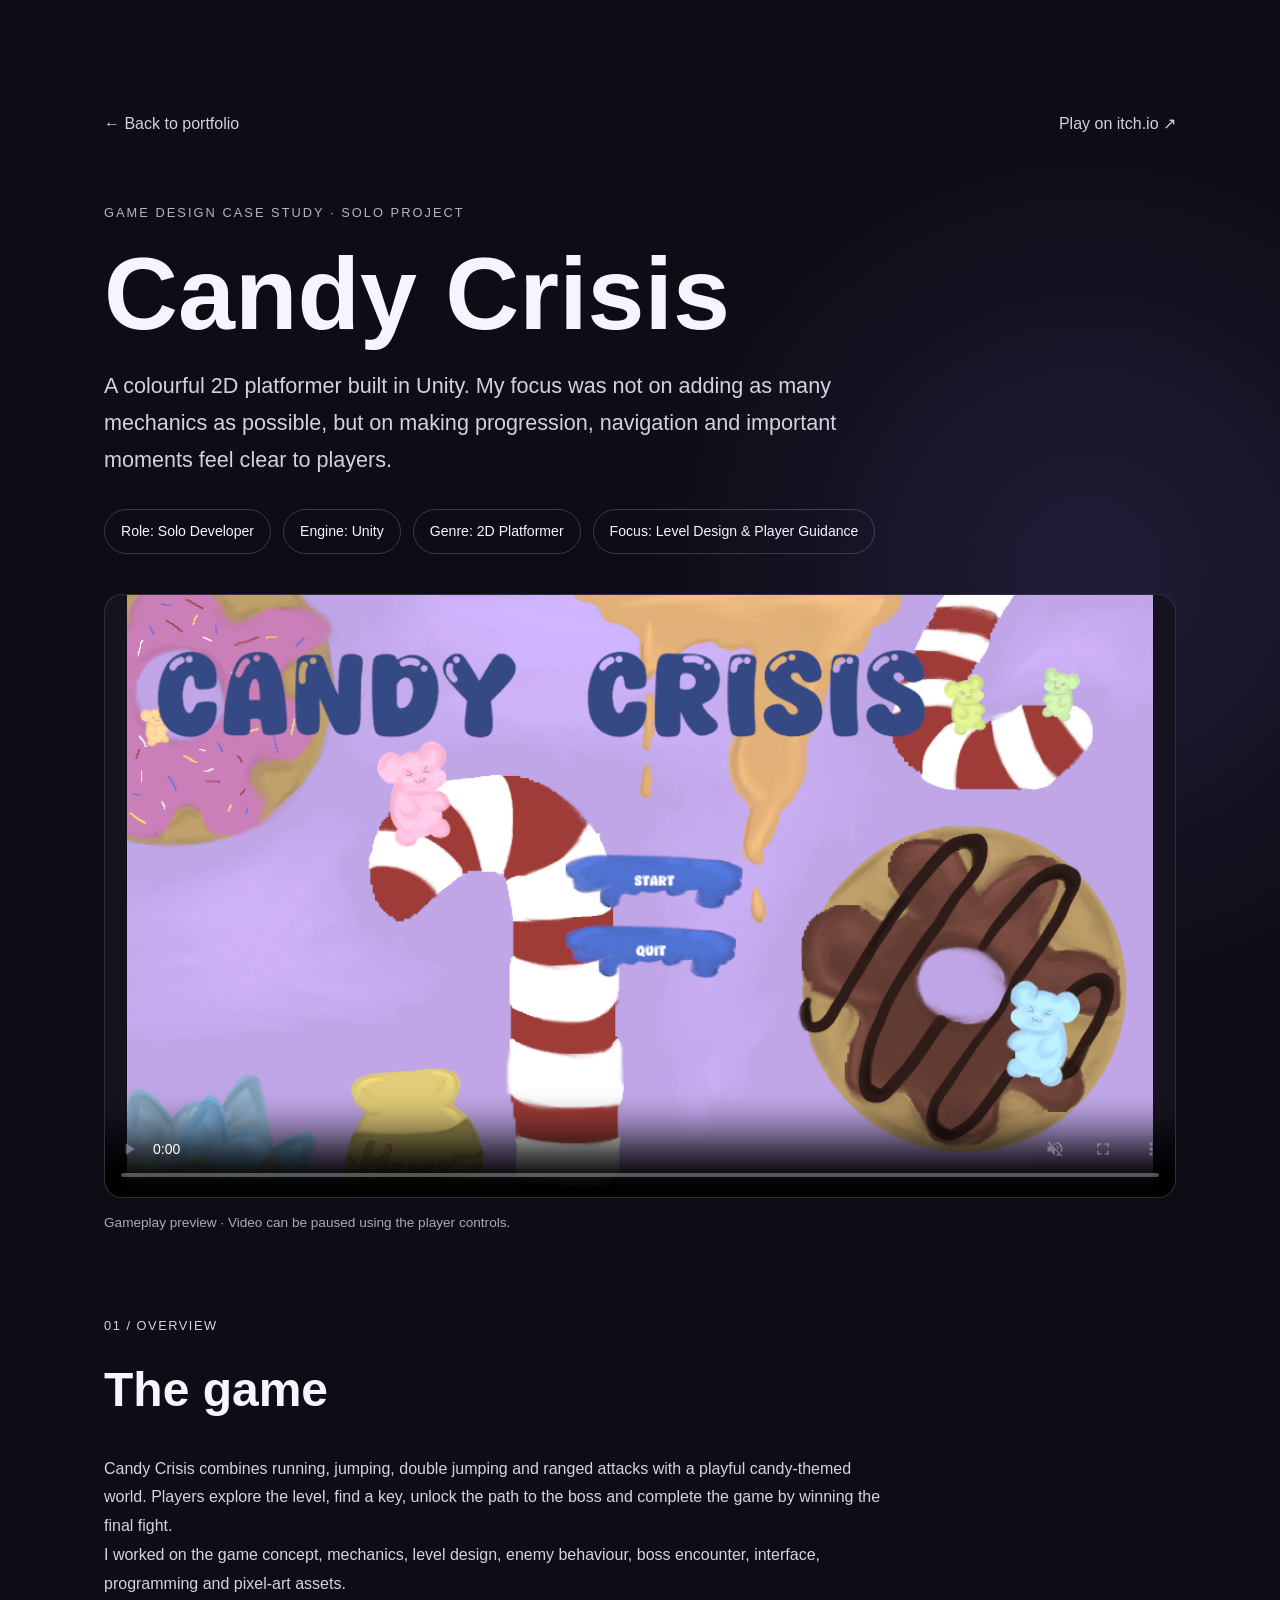
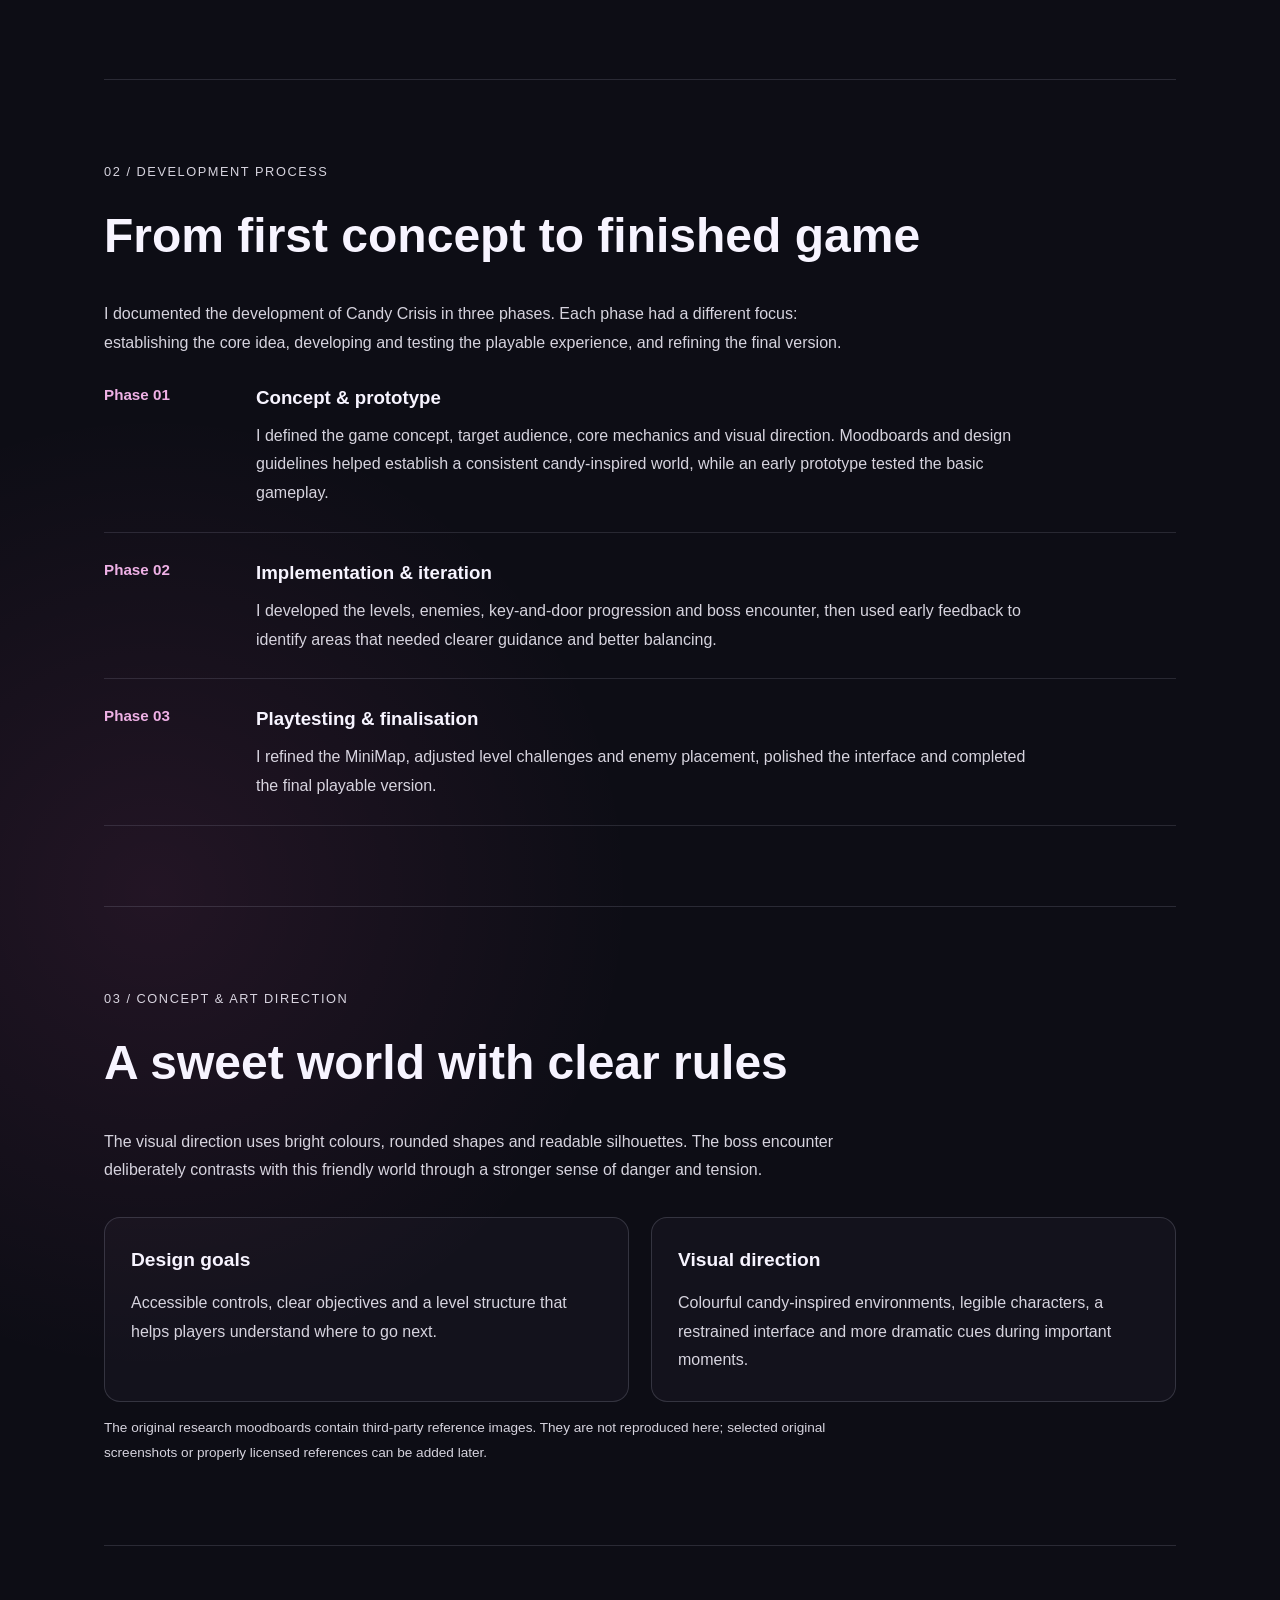
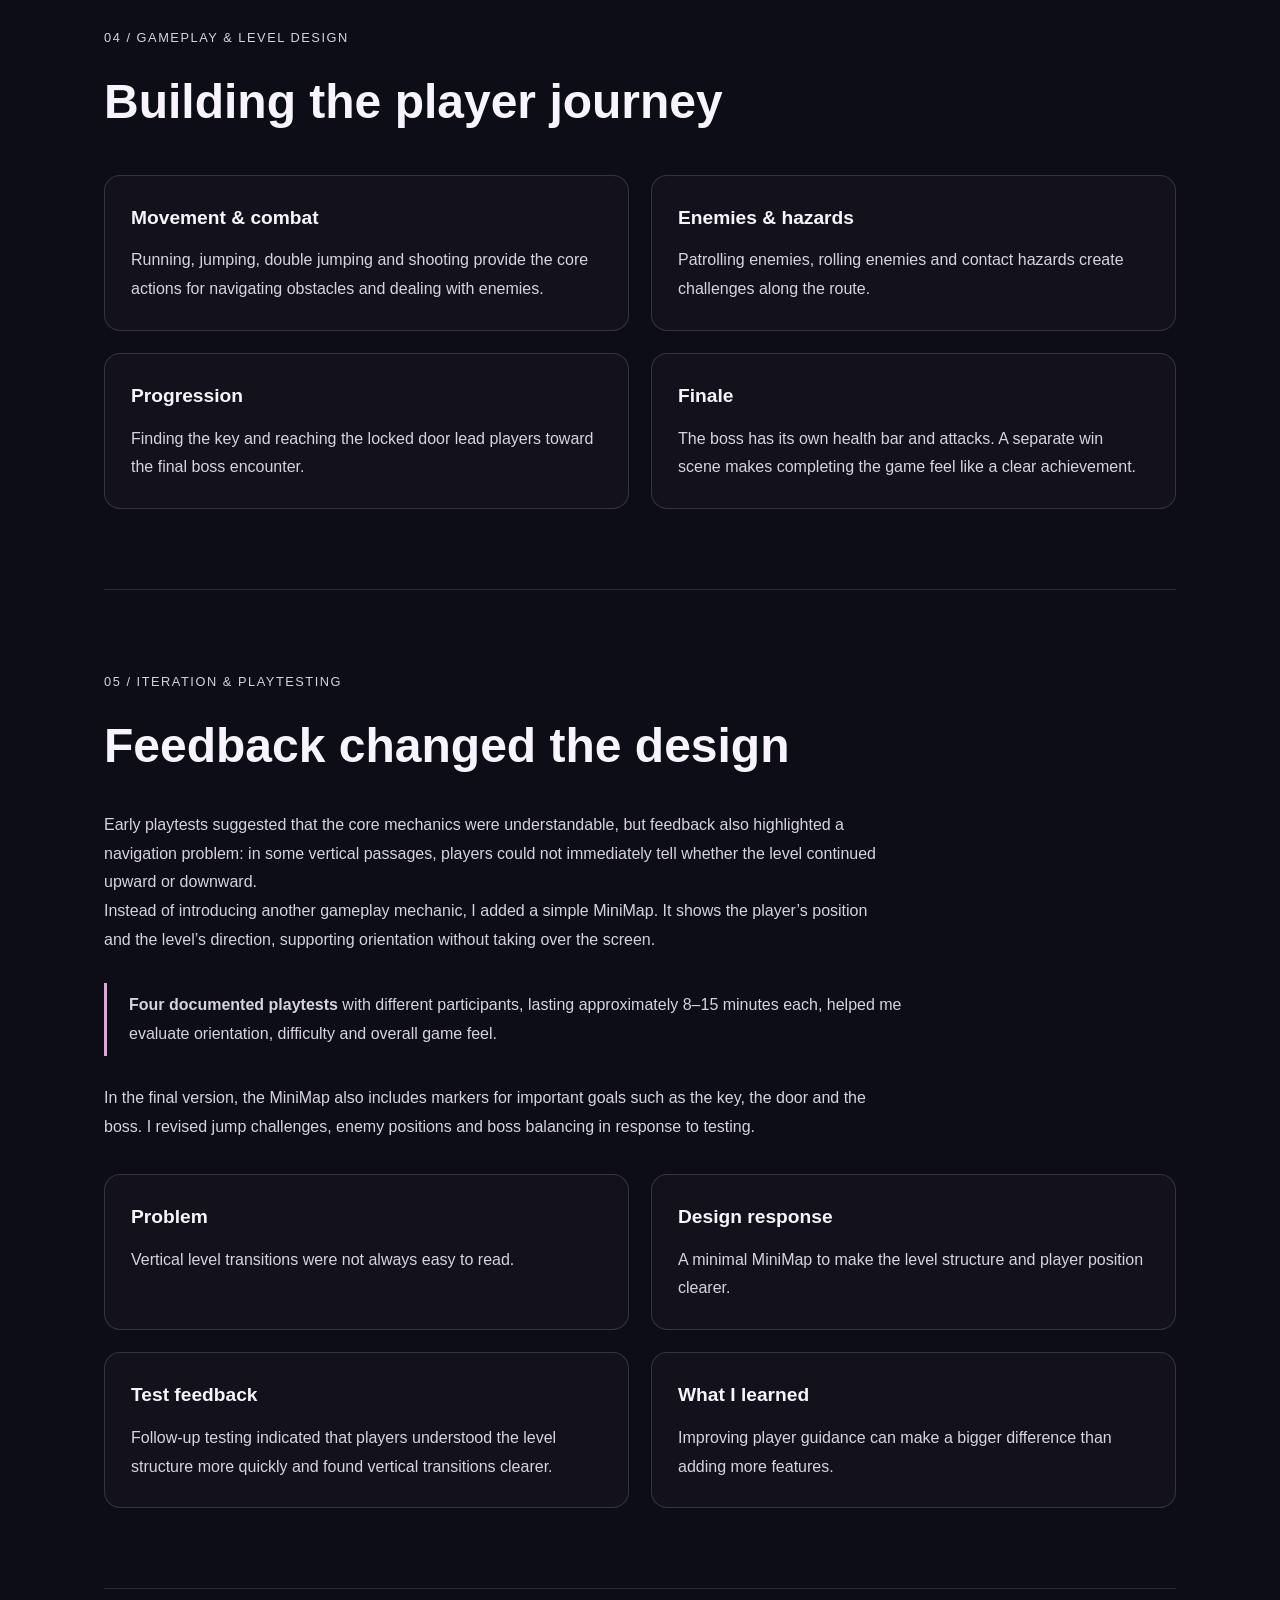
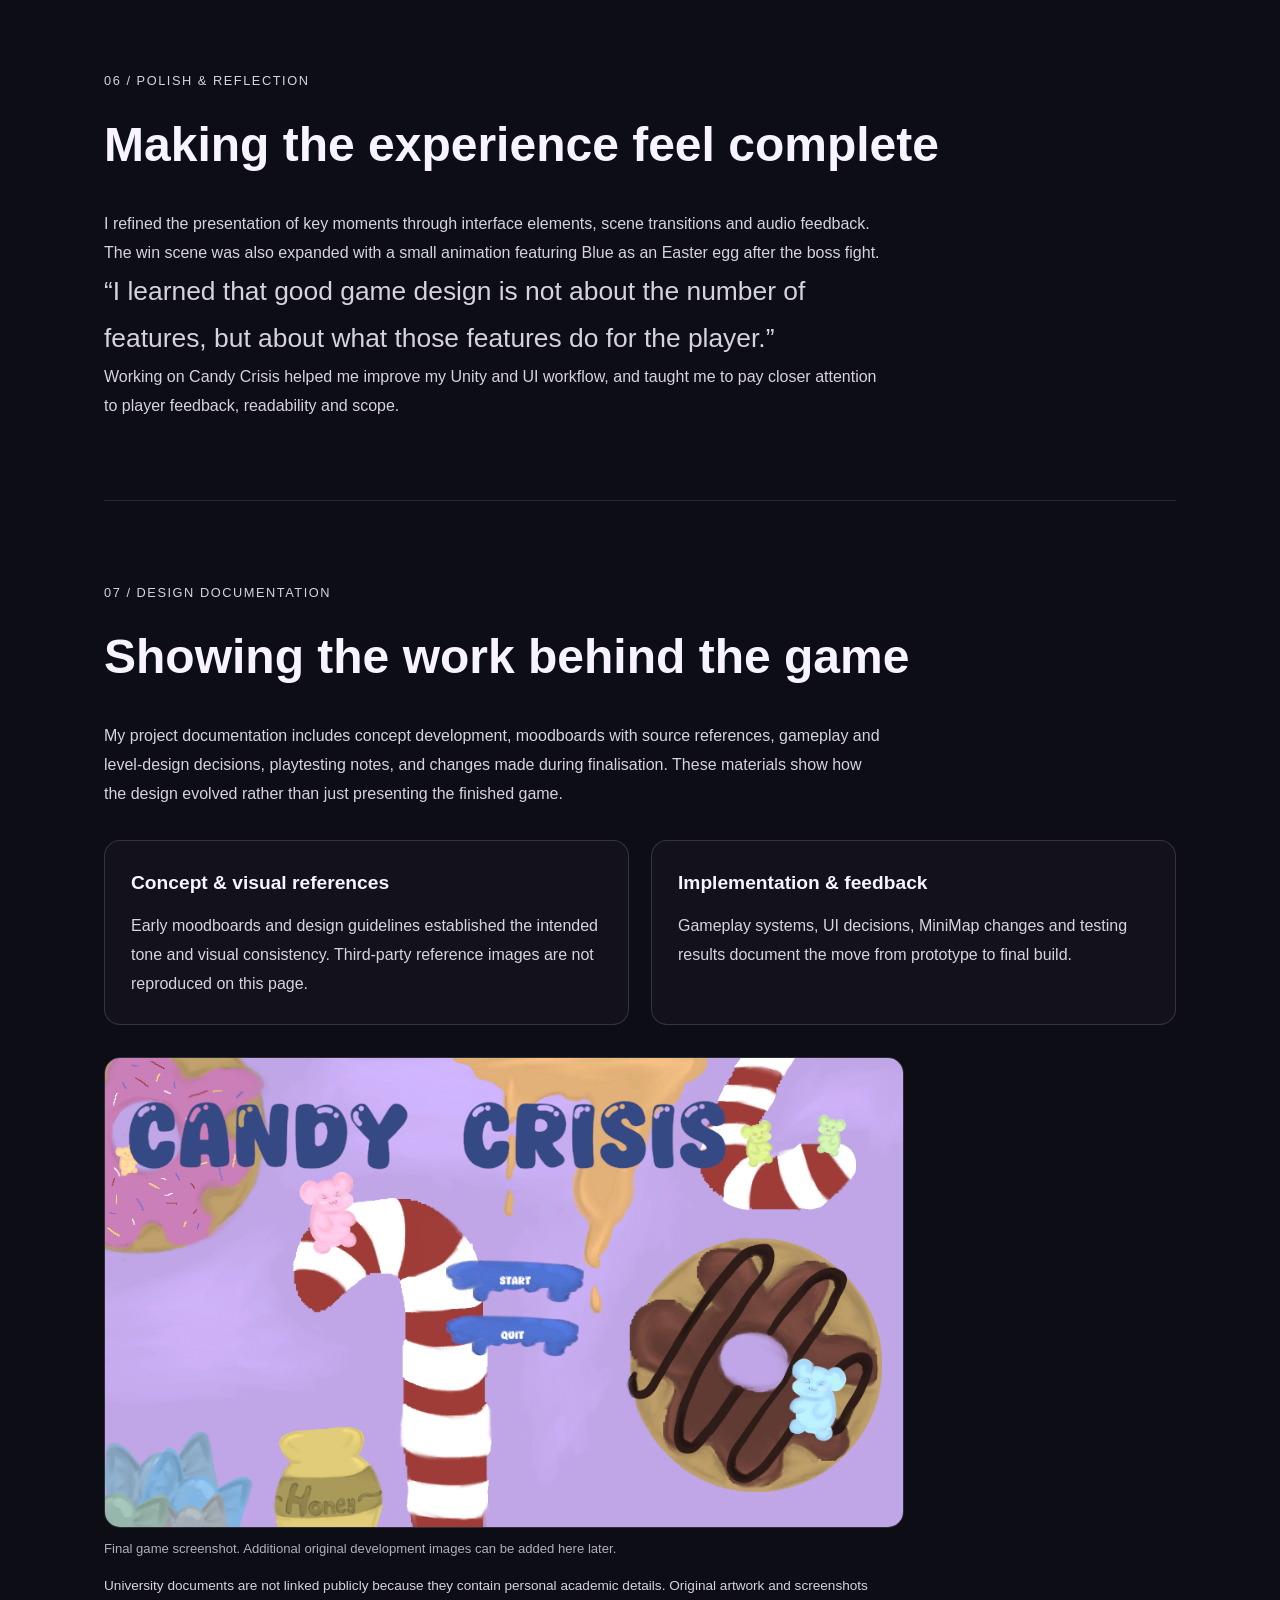
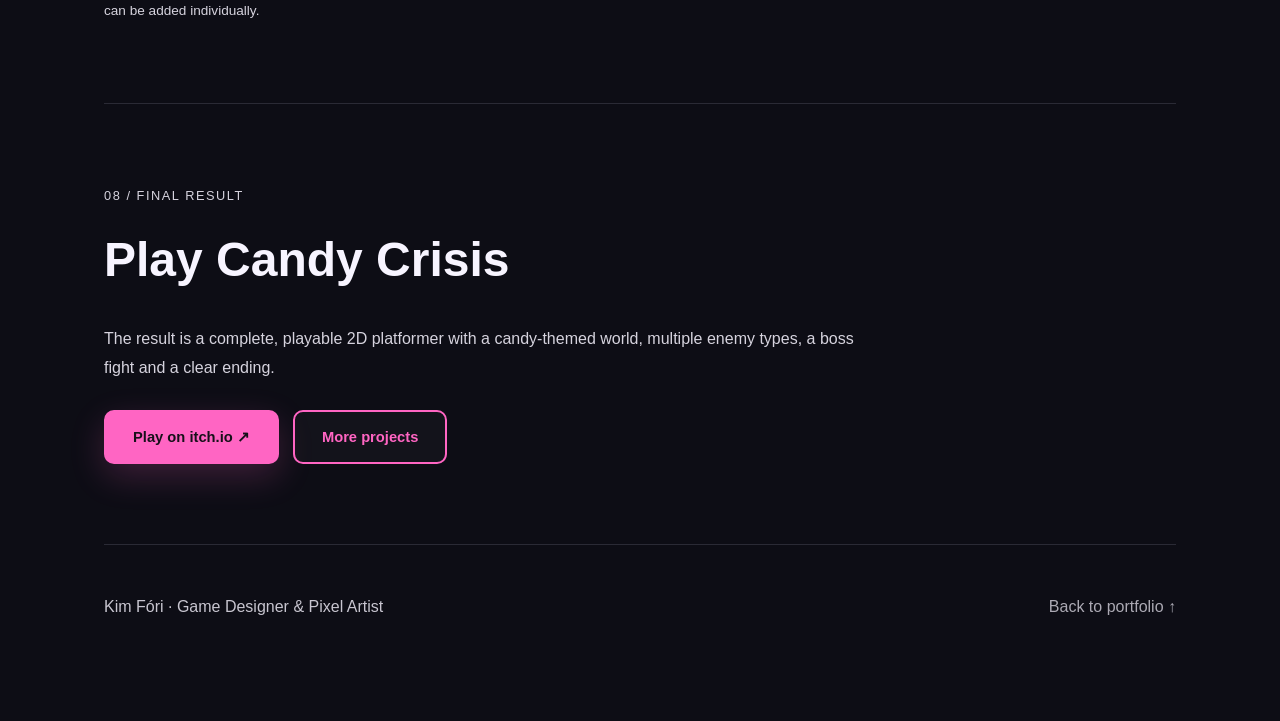
==== candy-crisis.html @ b3e6664c "Add files via upload" ====
<!DOCTYPE html>
<html lang="en">
<head>
  <meta charset="UTF-8">
  <meta name="viewport" content="width=device-width, initial-scale=1">
  <meta name="description" content="Candy Crisis: a solo-developed 2D platformer. Explore the game design process, iteration, playtesting and final result by Kim Fóri.">
  <title>Candy Crisis — Game Design Case Study | Kim Fóri</title>
  <link rel="stylesheet" href="style.css">
  <style>
    /* Scoped case-study styling; existing portfolio style.css remains unchanged. */
    .case-study{max-width:1120px;margin:0 auto;padding:110px 24px 100px}
    .case-top{display:flex;justify-content:space-between;gap:20px;align-items:center;flex-wrap:wrap;margin-bottom:65px}
    .case-back{color:inherit;text-decoration:none;opacity:.85}.case-back:hover{opacity:1}
    .case-eyebrow{text-transform:uppercase;letter-spacing:.16em;font-size:.8rem;opacity:.72;margin:0 0 18px}
    .case-title{font-size:clamp(3.2rem,8vw,6.5rem);line-height:1.02;margin:0 0 22px}
    .case-lead{font-size:clamp(1.08rem,2vw,1.35rem);max-width:760px;line-height:1.7;opacity:.85}
    .case-meta{display:flex;flex-wrap:wrap;gap:12px;margin:30px 0 40px}
    .case-meta span{padding:10px 16px;border:1px solid rgba(160,160,180,.3);border-radius:30px;font-size:.88rem}
    .case-media{border-radius:18px;overflow:hidden;border:1px solid rgba(160,160,180,.2);background:#15131f}
    .case-media video,.case-media img{display:block;width:100%;height:auto}
    .case-media video{aspect-ratio:16/9;object-fit:contain}
    .case-section{padding:80px 0;border-bottom:1px solid rgba(160,160,180,.2)}
    .case-section h2{font-size:clamp(1.9rem,4vw,3rem);margin:0 0 24px}
    .case-section p{max-width:780px;line-height:1.8;opacity:.86}
    .case-kicker{letter-spacing:.12em;text-transform:uppercase;font-size:.8rem;opacity:.65;margin-bottom:12px}
    .case-grid{display:grid;grid-template-columns:repeat(2,minmax(0,1fr));gap:22px;margin-top:32px}
    .case-panel{border:1px solid rgba(160,160,180,.24);border-radius:16px;padding:26px;background:rgba(150,140,180,.045)}
    .case-panel h3{margin:0 0 12px;font-size:1.2rem}.case-panel p{margin:0}
    .case-list{padding-left:22px;line-height:1.9;opacity:.86}
    .case-quote{font-size:clamp(1.2rem,2.5vw,1.65rem);line-height:1.5;max-width:850px}
    .case-actions{display:flex;flex-wrap:wrap;gap:14px;margin-top:28px}
    .case-note{font-size:.85rem;opacity:.68;line-height:1.6;margin-top:14px}
    .case-phase{display:grid;grid-template-columns:130px 1fr;gap:22px;padding:24px 0;border-bottom:1px solid rgba(160,160,180,.18)}
    .case-phase strong{color:#efb1e6;font-size:.95rem}.case-phase h3{margin:0 0 8px}.case-phase p{margin:0}
    .case-highlight{border-left:3px solid #e6a4dd;padding:8px 0 8px 22px;margin:28px 0}
    .case-highlight p{margin:0}.case-caption{font-size:.82rem;opacity:.7;margin:10px 0 0}
    .case-figure{margin:32px 0 0;max-width:800px}.case-figure img{width:100%;height:auto;display:block;border-radius:16px;border:1px solid rgba(160,160,180,.22)}
    .case-footer{padding:48px 0 0;display:flex;justify-content:space-between;flex-wrap:wrap;gap:16px;opacity:.8}
    @media(max-width:700px){.case-study{padding:45px 20px 70px}.case-grid{grid-template-columns:1fr}.case-section{padding:55px 0}.case-top{margin-bottom:45px}.case-phase{grid-template-columns:1fr;gap:8px}}
    @media(prefers-reduced-motion:reduce){.case-media video{display:none}.case-media{background:transparent url('images/candy-crisis.png') center/cover;aspect-ratio:16/9}}
  </style>
</head>
<body>
  <main class="case-study">
    <nav class="case-top" aria-label="Project navigation">
      <a class="case-back" href="index.html#featured">← Back to portfolio</a>
      <a class="case-back" href="https://pikakimi30.itch.io/candy-crisis" target="_blank" rel="noopener noreferrer">Play on itch.io ↗</a>
    </nav>
    <header>
      <p class="case-eyebrow">Game Design Case Study · Solo Project</p>
      <h1 class="case-title">Candy Crisis</h1>
      <p class="case-lead">A colourful 2D platformer built in Unity. My focus was not on adding as many mechanics as possible, but on making progression, navigation and important moments feel clear to players.</p>
      <div class="case-meta"><span>Role: Solo Developer</span><span>Engine: Unity</span><span>Genre: 2D Platformer</span><span>Focus: Level Design &amp; Player Guidance</span></div>
    </header>
    <div class="case-media">
      <video autoplay muted loop playsinline controls preload="metadata" poster="images/candy-crisis.png" aria-label="Candy Crisis gameplay preview">
        <source src="videos/candy-crisis-preview.mp4" type="video/mp4">
        Your browser does not support video playback.
      </video>
    </div>
    <p class="case-note">Gameplay preview · Video can be paused using the player controls.</p>

    <section class="case-section" aria-labelledby="overview">
      <p class="case-kicker">01 / Overview</p><h2 id="overview">The game</h2>
      <p>Candy Crisis combines running, jumping, double jumping and ranged attacks with a playful candy-themed world. Players explore the level, find a key, unlock the path to the boss and complete the game by winning the final fight.</p>
      <p>I worked on the game concept, mechanics, level design, enemy behaviour, boss encounter, interface, programming and pixel-art assets.</p>
    </section>

    <section class="case-section" aria-labelledby="process">
      <p class="case-kicker">02 / Development Process</p>
      <h2 id="process">From first concept to finished game</h2>
      <p>I documented the development of Candy Crisis in three phases. Each phase had a different focus: establishing the core idea, developing and testing the playable experience, and refining the final version.</p>
      <div class="case-phase"><strong>Phase 01</strong><div><h3>Concept &amp; prototype</h3><p>I defined the game concept, target audience, core mechanics and visual direction. Moodboards and design guidelines helped establish a consistent candy-inspired world, while an early prototype tested the basic gameplay.</p></div></div>
      <div class="case-phase"><strong>Phase 02</strong><div><h3>Implementation &amp; iteration</h3><p>I developed the levels, enemies, key-and-door progression and boss encounter, then used early feedback to identify areas that needed clearer guidance and better balancing.</p></div></div>
      <div class="case-phase"><strong>Phase 03</strong><div><h3>Playtesting &amp; finalisation</h3><p>I refined the MiniMap, adjusted level challenges and enemy placement, polished the interface and completed the final playable version.</p></div></div>
    </section>

    <section class="case-section" aria-labelledby="concept">
      <p class="case-kicker">03 / Concept &amp; Art Direction</p><h2 id="concept">A sweet world with clear rules</h2>
      <p>The visual direction uses bright colours, rounded shapes and readable silhouettes. The boss encounter deliberately contrasts with this friendly world through a stronger sense of danger and tension.</p>
      <div class="case-grid">
        <div class="case-panel"><h3>Design goals</h3><p>Accessible controls, clear objectives and a level structure that helps players understand where to go next.</p></div>
        <div class="case-panel"><h3>Visual direction</h3><p>Colourful candy-inspired environments, legible characters, a restrained interface and more dramatic cues during important moments.</p></div>
      </div>
      <p class="case-note">The original research moodboards contain third-party reference images. They are not reproduced here; selected original screenshots or properly licensed references can be added later.</p>
    </section>

    <section class="case-section" aria-labelledby="systems">
      <p class="case-kicker">04 / Gameplay &amp; Level Design</p><h2 id="systems">Building the player journey</h2>
      <div class="case-grid">
        <div class="case-panel"><h3>Movement &amp; combat</h3><p>Running, jumping, double jumping and shooting provide the core actions for navigating obstacles and dealing with enemies.</p></div>
        <div class="case-panel"><h3>Enemies &amp; hazards</h3><p>Patrolling enemies, rolling enemies and contact hazards create challenges along the route.</p></div>
        <div class="case-panel"><h3>Progression</h3><p>Finding the key and reaching the locked door lead players toward the final boss encounter.</p></div>
        <div class="case-panel"><h3>Finale</h3><p>The boss has its own health bar and attacks. A separate win scene makes completing the game feel like a clear achievement.</p></div>
      </div>
    </section>

    <section class="case-section" aria-labelledby="iteration">
      <p class="case-kicker">05 / Iteration &amp; Playtesting</p><h2 id="iteration">Feedback changed the design</h2>
      <p>Early playtests suggested that the core mechanics were understandable, but feedback also highlighted a navigation problem: in some vertical passages, players could not immediately tell whether the level continued upward or downward.</p>
      <p>Instead of introducing another gameplay mechanic, I added a simple MiniMap. It shows the player’s position and the level’s direction, supporting orientation without taking over the screen.</p>
      <div class="case-highlight"><p><strong>Four documented playtests</strong> with different participants, lasting approximately 8–15 minutes each, helped me evaluate orientation, difficulty and overall game feel.</p></div>
      <p>In the final version, the MiniMap also includes markers for important goals such as the key, the door and the boss. I revised jump challenges, enemy positions and boss balancing in response to testing.</p>
      <div class="case-grid">
        <div class="case-panel"><h3>Problem</h3><p>Vertical level transitions were not always easy to read.</p></div>
        <div class="case-panel"><h3>Design response</h3><p>A minimal MiniMap to make the level structure and player position clearer.</p></div>
        <div class="case-panel"><h3>Test feedback</h3><p>Follow-up testing indicated that players understood the level structure more quickly and found vertical transitions clearer.</p></div>
        <div class="case-panel"><h3>What I learned</h3><p>Improving player guidance can make a bigger difference than adding more features.</p></div>
      </div>
    </section>

    <section class="case-section" aria-labelledby="polish">
      <p class="case-kicker">06 / Polish &amp; Reflection</p><h2 id="polish">Making the experience feel complete</h2>
      <p>I refined the presentation of key moments through interface elements, scene transitions and audio feedback. The win scene was also expanded with a small animation featuring Blue as an Easter egg after the boss fight.</p>
      <p class="case-quote">“I learned that good game design is not about the number of features, but about what those features do for the player.”</p>
      <p>Working on Candy Crisis helped me improve my Unity and UI workflow, and taught me to pay closer attention to player feedback, readability and scope.</p>
    </section>

    <section class="case-section" aria-labelledby="documentation">
      <p class="case-kicker">07 / Design Documentation</p>
      <h2 id="documentation">Showing the work behind the game</h2>
      <p>My project documentation includes concept development, moodboards with source references, gameplay and level-design decisions, playtesting notes, and changes made during finalisation. These materials show how the design evolved rather than just presenting the finished game.</p>
      <div class="case-grid">
        <div class="case-panel"><h3>Concept &amp; visual references</h3><p>Early moodboards and design guidelines established the intended tone and visual consistency. Third-party reference images are not reproduced on this page.</p></div>
        <div class="case-panel"><h3>Implementation &amp; feedback</h3><p>Gameplay systems, UI decisions, MiniMap changes and testing results document the move from prototype to final build.</p></div>
      </div>
      <figure class="case-figure"><img src="images/candy-crisis.png" alt="Candy Crisis gameplay screenshot showing the final game's visual style" loading="lazy"><figcaption class="case-caption">Final game screenshot. Additional original development images can be added here later.</figcaption></figure>
      <p class="case-note">University documents are not linked publicly because they contain personal academic details. Original artwork and screenshots can be added individually.</p>
    </section>

    <section class="case-section" aria-labelledby="result">
      <p class="case-kicker">08 / Final Result</p><h2 id="result">Play Candy Crisis</h2>
      <p>The result is a complete, playable 2D platformer with a candy-themed world, multiple enemy types, a boss fight and a clear ending.</p>
      <div class="case-actions">
        <a class="button button-primary" href="https://pikakimi30.itch.io/candy-crisis" target="_blank" rel="noopener noreferrer">Play on itch.io ↗</a>
        <a class="button button-secondary" href="index.html#projects">More projects</a>
      </div>
    </section>
    <footer class="case-footer"><span>Kim Fóri · Game Designer &amp; Pixel Artist</span><a class="case-back" href="index.html">Back to portfolio ↑</a></footer>
  </main>
</body>
</html>
---- style.css ----
/* =========================================================
   ROOT VARIABLES
========================================================= */

:root {
    --background: #0d0d15;
    --background-soft: #13131e;
    --background-card: #181824;
    --background-card-hover: #1d1d2b;
    --text: #f7f4ff;
    --text-muted: #aaa6b8;
    --text-dark: #161019;
    --accent: #ff65c3;
    --accent-light: #ff9bd8;
    --accent-purple: #8c72ff;
    --border: rgba(255, 255, 255, 0.1);
    --border-accent: rgba(255, 101, 195, 0.42);
    --shadow-small: 0 12px 35px rgba(0, 0, 0, 0.22);
    --shadow-large: 0 30px 80px rgba(0, 0, 0, 0.35);
    --content-width: 1180px;
    --header-height: 76px;
    --radius-small: 10px;
    --radius-medium: 18px;
    --radius-large: 26px;
}


/* =========================================================
   RESET
========================================================= */

* {
    box-sizing: border-box;
    margin: 0;
    padding: 0;
}

html {
    scroll-behavior: smooth;
    scroll-padding-top: var(--header-height);
}

body {
    min-width: 320px;
    color: var(--text);
    background:
        radial-gradient(
            circle at 85% 8%,
            rgba(140, 114, 255, 0.15),
            transparent 28rem
        ),
        radial-gradient(
            circle at 12% 35%,
            rgba(255, 101, 195, 0.09),
            transparent 30rem
        ),
        var(--background);

    font-family: Inter, Arial, Helvetica, sans-serif;
    line-height: 1.7;
    overflow-x: hidden;
}

body.menu-open {
    overflow: hidden;
}

a {
    color: inherit;
    text-decoration: none;
}

img {
    display: block;
    max-width: 100%;
}

button {
    color: inherit;
    font: inherit;
}

ul {
    list-style: none;
}

a,
button {
    -webkit-tap-highlight-color: transparent;
}


/* =========================================================
   GENERAL UTILITIES
========================================================= */

.section {
    width: min(calc(100% - 40px), var(--content-width));
    margin: 0 auto;
    padding: 120px 0;
}

.section-heading {
    display: grid;
    grid-template-columns: 180px 1fr;
    align-items: start;
    gap: 35px;
    margin-bottom: 52px;
}

.section-heading > div {
    padding-top: 8px;
}

.section-number {
    color: var(--accent);
    font-size: 0.74rem;
    font-weight: 800;
    letter-spacing: 0.18em;
}

.section-label {
    margin-top: 4px;
    color: var(--text-muted);
    font-size: 0.76rem;
    font-weight: 700;
    letter-spacing: 0.12em;
    text-transform: uppercase;
}

.section-heading h2 {
    max-width: 850px;
    font-size: clamp(2.5rem, 6vw, 5rem);
    line-height: 1;
    letter-spacing: -0.055em;
}

.section-description {
    max-width: 720px;
    margin-top: -20px;
    margin-bottom: 46px;
    margin-left: 215px;
    color: var(--text-muted);
    font-size: 1.02rem;
}


/* =========================================================
   HEADER
========================================================= */

.header {
    position: fixed;
    z-index: 1000;
    top: 0;
    left: 0;
    width: 100%;
    border-bottom: 1px solid var(--border);
    background-color: rgba(13, 13, 21, 0.78);
    backdrop-filter: blur(18px);

    transition:
        background-color 0.25s ease,
        box-shadow 0.25s ease,
        border-color 0.25s ease;
}

.header-scrolled {
    border-bottom-color: rgba(255, 101, 195, 0.17);
    background-color: rgba(13, 13, 21, 0.95);
    box-shadow: 0 14px 35px rgba(0, 0, 0, 0.26);
}

.header-inner {
    display: flex;
    align-items: center;
    justify-content: space-between;

    width: min(calc(100% - 40px), var(--content-width));
    height: var(--header-height);
    margin: 0 auto;
}

.logo {
    position: relative;
    z-index: 1002;
    color: var(--accent);
    font-size: 1.2rem;
    font-weight: 900;
    letter-spacing: -0.04em;

    transition:
        color 0.2s ease,
        transform 0.2s ease;
}

.logo:hover {
    color: var(--accent-light);
    transform: translateY(-2px);
}

.navigation {
    display: flex;
    align-items: center;
    gap: 30px;
}

.navigation a {
    position: relative;
    color: var(--text-muted);
    font-size: 0.88rem;
    font-weight: 700;
    transition: color 0.2s ease;
}

.navigation a::after {
    position: absolute;
    bottom: -8px;
    left: 0;
    width: 0;
    height: 2px;
    background-color: var(--accent);
    content: "";
    transition: width 0.22s ease;
}

.navigation a:hover,
.navigation a.active {
    color: var(--text);
}

.navigation a:hover::after,
.navigation a.active::after {
    width: 100%;
}


/* =========================================================
   MOBILE MENU BUTTON
========================================================= */

.menu-button {
    position: relative;
    z-index: 1002;
    display: none;
    width: 42px;
    height: 42px;
    padding: 0;
    border: 1px solid var(--border);
    border-radius: var(--radius-small);
    background-color: rgba(255, 255, 255, 0.03);
    cursor: pointer;
}

.menu-button span {
    position: absolute;
    left: 10px;
    width: 20px;
    height: 2px;
    border-radius: 10px;
    background-color: var(--text);

    transition:
        top 0.25s ease,
        transform 0.25s ease,
        opacity 0.25s ease;
}

.menu-button span:nth-child(1) {
    top: 12px;
}

.menu-button span:nth-child(2) {
    top: 19px;
}

.menu-button span:nth-child(3) {
    top: 26px;
}

.menu-button.active span:nth-child(1) {
    top: 19px;
    transform: rotate(45deg);
}

.menu-button.active span:nth-child(2) {
    opacity: 0;
}

.menu-button.active span:nth-child(3) {
    top: 19px;
    transform: rotate(-45deg);
}


/* =========================================================
   HERO
========================================================= */

.hero {
    position: relative;
    display: grid;
    min-height: 100vh;
    place-items: center;
    padding: 130px 24px 90px;
    overflow: hidden;
    text-align: center;
}

.hero::before {
    position: absolute;
    inset: 0;
    opacity: 0.22;

    background-image:
        linear-gradient(
            rgba(255, 255, 255, 0.05) 1px,
            transparent 1px
        ),
        linear-gradient(
            90deg,
            rgba(255, 255, 255, 0.05) 1px,
            transparent 1px
        );

    background-size: 44px 44px;
    content: "";
    mask-image: linear-gradient(to bottom, black, transparent 88%);
}

.hero::after {
    position: absolute;
    top: 20%;
    left: 50%;
    width: 580px;
    height: 580px;
    border-radius: 50%;
    background-color: rgba(255, 101, 195, 0.08);
    content: "";
    filter: blur(110px);
    transform: translateX(-50%);
    pointer-events: none;
}

.hero-content {
    position: relative;
    z-index: 2;
    max-width: 980px;
}

.eyebrow {
    color: var(--accent);
    font-size: 0.73rem;
    font-weight: 800;
    letter-spacing: 0.2em;
    text-transform: uppercase;
}

.eyebrow span {
    display: inline-block;
    margin: 0 10px;
    color: var(--accent-purple);
}

.hero-title {
    margin-top: 22px;
    font-size: clamp(3.7rem, 10vw, 8rem);
    line-height: 0.94;
    letter-spacing: -0.075em;
}

.hero-title span {
    display: block;
    color: var(--accent);
}

.hero-description {
    max-width: 720px;
    margin: 32px auto 0;
    color: var(--text-muted);
    font-size: clamp(1rem, 2vw, 1.26rem);
}

.hero-buttons {
    display: flex;
    flex-wrap: wrap;
    justify-content: center;
    gap: 14px;
    margin-top: 40px;
}


/* =========================================================
   BUTTONS
========================================================= */

.button {
    display: inline-flex;
    align-items: center;
    justify-content: center;
    min-height: 54px;
    padding: 0 27px;
    border: 2px solid var(--accent);
    border-radius: var(--radius-small);
    font-size: 0.92rem;
    font-weight: 800;

    transition:
        color 0.2s ease,
        transform 0.2s ease,
        background-color 0.2s ease,
        box-shadow 0.2s ease;
}

.button:hover {
    transform: translateY(-3px);
}

.button-primary {
    color: var(--text-dark);
    background-color: var(--accent);
    box-shadow: 0 12px 35px rgba(255, 101, 195, 0.2);
}

.button-primary:hover {
    background-color: var(--accent-light);
    box-shadow: 0 16px 42px rgba(255, 101, 195, 0.3);
}

.button-secondary {
    color: var(--accent);
    background-color: rgba(255, 255, 255, 0.025);
}

.button-secondary:hover {
    color: var(--accent-light);
    background-color: rgba(255, 101, 195, 0.08);
}

.button-text {
    border-color: transparent;
    color: var(--text-muted);
    background-color: transparent;
}

.button-text:hover {
    color: var(--text);
    background-color: rgba(255, 255, 255, 0.03);
}

.button-text span {
    margin-left: 6px;
    transition: transform 0.2s ease;
}

.button-text:hover span {
    transform: translateX(4px);
}


/* =========================================================
   SCROLL INDICATOR
========================================================= */

.scroll-indicator {
    position: absolute;
    z-index: 3;
    bottom: 30px;
    left: 50%;
    width: 27px;
    height: 44px;
    border: 2px solid var(--accent);
    border-radius: 20px;
    transform: translateX(-50%);
}

.scroll-indicator > span {
    position: absolute;
    top: 8px;
    left: 50%;
    width: 4px;
    height: 8px;
    border-radius: 10px;
    background-color: var(--accent);
    animation: scroll-dot 1.8s infinite;
    transform: translateX(-50%);
}

@keyframes scroll-dot {
    0% {
        opacity: 0;
        transform: translate(-50%, 0);
    }

    30% {
        opacity: 1;
    }

    100% {
        opacity: 0;
        transform: translate(-50%, 15px);
    }
}


/* =========================================================
   DECORATIVE PIXELS
========================================================= */

.hero-background {
    position: absolute;
    inset: 0;
    pointer-events: none;
}

.pixel {
    position: absolute;
    width: 7px;
    height: 7px;
    background-color: var(--accent);
    box-shadow: 0 0 18px rgba(255, 101, 195, 0.8);
    animation: float-pixel 5s ease-in-out infinite;
}

.pixel-one {
    top: 24%;
    left: 14%;
}

.pixel-two {
    top: 18%;
    right: 18%;
    animation-delay: 1s;
}

.pixel-three {
    right: 13%;
    bottom: 27%;
    animation-delay: 2s;
}

.pixel-four {
    bottom: 23%;
    left: 20%;
    animation-delay: 1.4s;
}

.pixel-five {
    top: 44%;
    right: 30%;
    width: 5px;
    height: 5px;
    animation-delay: 0.5s;
}

@keyframes float-pixel {
    0%,
    100% {
        opacity: 0.35;
        transform: translateY(0) rotate(0deg);
    }

    50% {
        opacity: 1;
        transform: translateY(-18px) rotate(90deg);
    }
}


/* =========================================================
   MOUSE GLOW
========================================================= */

.mouse-glow {
    position: fixed;
    z-index: -1;
    top: 0;
    left: 0;
    width: 360px;
    height: 360px;
    border-radius: 50%;
    background-color: rgba(255, 101, 195, 0.07);
    filter: blur(80px);
    pointer-events: none;
    transform: translate(-50%, -50%);
}


/* =========================================================
   FEATURED PROJECT
========================================================= */

.featured-section {
    padding-top: 140px;
}

.featured-project {
    display: grid;
    grid-template-columns: 1.3fr 1fr;
    overflow: hidden;
    border: 1px solid var(--border);
    border-radius: var(--radius-large);
    background-color: var(--background-card);
    box-shadow: var(--shadow-large);
}

.featured-image {
    position: relative;
    display: flex;
    align-items: center;
    justify-content: center;
    min-height: 560px;
    padding: 30px;
    overflow: hidden;
    background: #11111a;
}

.featured-image img {
    width: 100%;
    height: auto;
    object-fit: contain;

    transition:
        transform 0.6s ease,
        filter 0.6s ease;
}

.featured-image::after {
    position: absolute;
    inset: 0;

    background:
        linear-gradient(
            to top,
            rgba(0, 0, 0, 0.38),
            transparent 55%
        );

    content: "";
    pointer-events: none;
}

.featured-image:hover img {
    transform: scale(1.04);
}

.featured-content {
    display: flex;
    align-items: flex-start;
    justify-content: center;
    flex-direction: column;
    padding: clamp(38px, 5vw, 68px);
}

.project-role {
    color: var(--accent);
    font-size: 0.7rem;
    font-weight: 800;
    letter-spacing: 0.15em;
    text-transform: uppercase;
}

.featured-content h3 {
    margin: 12px 0 20px;
    font-size: clamp(2rem, 4vw, 3.3rem);
    line-height: 1.08;
    letter-spacing: -0.045em;
}

.featured-content > p:not(.project-role) {
    color: var(--text-muted);
}

.featured-content > p + p {
    margin-top: 14px;
}

.project-details {
    display: grid;
    grid-template-columns: repeat(2, 1fr);
    gap: 20px;
    width: 100%;
    margin-top: 30px;
    padding: 24px 0;
    border-top: 1px solid var(--border);
    border-bottom: 1px solid var(--border);
}

.project-details div {
    display: flex;
    flex-direction: column;
}

.project-details span {
    color: var(--text-muted);
    font-size: 0.72rem;
    font-weight: 700;
    letter-spacing: 0.1em;
    text-transform: uppercase;
}

.project-details strong {
    margin-top: 3px;
    font-size: 0.96rem;
}


/* =========================================================
   PROJECT BADGES AND IMAGE ACTIONS
========================================================= */

.project-badge {
    position: absolute;
    z-index: 3;
    top: 18px;
    left: 18px;
    padding: 7px 12px;
    border: 1px solid rgba(255, 255, 255, 0.3);
    border-radius: 999px;
    color: #ffffff;
    background-color: rgba(0, 0, 0, 0.65);
    font-size: 0.67rem;
    font-weight: 800;
    letter-spacing: 0.14em;
    text-transform: uppercase;
    backdrop-filter: blur(7px);
}

.image-action {
    position: absolute;
    z-index: 3;
    right: 18px;
    bottom: 18px;
    display: inline-flex;
    align-items: center;
    gap: 5px;
    padding: 9px 13px;
    border: 1px solid rgba(255, 255, 255, 0.24);
    border-radius: 999px;
    color: var(--text);
    background-color: rgba(0, 0, 0, 0.62);
    font-size: 0.76rem;
    font-weight: 800;
    backdrop-filter: blur(7px);

    transition:
        background-color 0.2s ease,
        transform 0.2s ease;
}

.featured-image:hover .image-action,
.project-image:hover .image-action {
    background-color: rgba(255, 101, 195, 0.82);
    transform: translateY(-3px);
}


/* =========================================================
   TAGS AND PROJECT LINKS
========================================================= */

.project-tags {
    display: flex;
    flex-wrap: wrap;
    gap: 8px;
    margin: 26px 0;
}

.project-tags li {
    padding: 6px 10px;
    border: 1px solid var(--border);
    border-radius: 999px;
    color: var(--text-muted);
    background-color: rgba(255, 255, 255, 0.025);
    font-size: 0.72rem;
}

.project-link {
    display: inline-flex;
    align-items: center;
    gap: 5px;
    color: var(--accent);
    font-weight: 800;
}

.project-link span {
    display: inline-block;
    transition: transform 0.2s ease;
}

.project-link:hover {
    color: var(--accent-light);
}

.project-link:hover span {
    transform: translate(3px, -3px);
}


/* =========================================================
   ABOUT
========================================================= */

.about-layout {
    display: grid;
    grid-template-columns: 1.35fr 0.8fr;
    align-items: center;
    gap: 80px;
}

.about-text {
    color: var(--text-muted);
}

.about-text p + p {
    margin-top: 18px;
}

.about-introduction {
    color: var(--text);
    font-size: clamp(1.6rem, 3.2vw, 2.4rem);
    font-weight: 800;
    line-height: 1.35;
    letter-spacing: -0.03em;
}

.about-buttons {
    display: flex;
    flex-wrap: wrap;
    gap: 14px;
    margin-top: 32px;
}

.profile-card {
    padding: 18px;
    border: 1px solid var(--border);
    border-radius: var(--radius-medium);
    background-color: var(--background-card);
    box-shadow: var(--shadow-large);
    transform: rotate(2deg);

    transition:
        border-color 0.3s ease,
        transform 0.3s ease;
}

.profile-card:hover {
    border-color: var(--border-accent);
    transform: rotate(0deg) translateY(-5px);
}

.profile-image {
    position: relative;
    min-height: 360px;
    overflow: hidden;
    border-radius: 13px;
    background-color: #11111a;
}

.profile-image img {
    width: 100%;
    height: 100%;
    min-height: 360px;
    object-fit: cover;
    object-position: center top;
    transition: transform 0.45s ease;
}

.profile-card:hover .profile-image img {
    transform: scale(1.04);
}

.profile-card figcaption {
    display: flex;
    flex-direction: column;
    padding-top: 16px;
}

.profile-card figcaption strong {
    font-size: 1.17rem;
}

.profile-card figcaption span {
    color: var(--text-muted);
    font-size: 0.88rem;
}


/* =========================================================
   INKTOBER 2026
========================================================= */

.inktober-section {
    position: relative;
}

.inktober-section::before {
    position: absolute;
    top: 160px;
    left: -180px;
    width: 360px;
    height: 360px;
    border-radius: 50%;
    background-color: rgba(255, 101, 195, 0.06);
    content: "";
    filter: blur(100px);
    pointer-events: none;
}

.inktober-intro {
    display: grid;
    grid-template-columns: 1.25fr 0.75fr;
    gap: 60px;
    margin-bottom: 65px;
    padding: 38px;
    border: 1px solid var(--border);
    border-radius: var(--radius-medium);

    background:
        linear-gradient(
            145deg,
            rgba(255, 101, 195, 0.045),
            rgba(140, 114, 255, 0.04)
        ),
        var(--background-card);

    box-shadow: var(--shadow-small);
}

.inktober-intro-text {
    color: var(--text-muted);
    font-size: 1rem;
}

.inktober-intro-text p + p {
    margin-top: 18px;
}

.inktober-facts {
    display: grid;
    grid-template-columns: repeat(2, 1fr);
    gap: 12px;
}

.inktober-fact {
    display: flex;
    flex-direction: column;
    justify-content: center;
    min-height: 100px;
    padding: 18px;
    border: 1px solid var(--border);
    border-radius: var(--radius-small);
    background-color: rgba(255, 255, 255, 0.025);
}

.inktober-fact span {
    margin-bottom: 4px;
    color: var(--text-muted);
    font-size: 0.67rem;
    font-weight: 800;
    letter-spacing: 0.11em;
    text-transform: uppercase;
}

.inktober-fact strong {
    color: var(--text);
    font-size: 0.94rem;
}

.inktober-gallery {
    display: grid;
    grid-template-columns: repeat(2, minmax(0, 1fr));
    gap: 25px;
}

.inktober-day {
    min-width: 0;
    overflow: hidden;
    border: 1px solid var(--border);
    border-radius: var(--radius-medium);
    background-color: var(--background-card);
    box-shadow: var(--shadow-small);

    transition:
        border-color 0.25s ease,
        background-color 0.25s ease,
        box-shadow 0.25s ease,
        transform 0.25s ease;
}

.inktober-day:hover {
    border-color: var(--border-accent);
    background-color: var(--background-card-hover);
    box-shadow: var(--shadow-large);
    transform: translateY(-6px);
}

.inktober-day-header {
    padding: 24px 26px 20px;
    border-bottom: 1px solid var(--border);
}

.inktober-day-header span {
    display: block;
    margin-bottom: 5px;
    color: var(--accent);
    font-size: 0.68rem;
    font-weight: 800;
    letter-spacing: 0.14em;
    text-transform: uppercase;
}

.inktober-day-header h3 {
    font-size: 1.55rem;
    line-height: 1.15;
    letter-spacing: -0.03em;
}

.inktober-comparison {
    display: grid;
    grid-template-columns: repeat(2, minmax(0, 1fr));
    gap: 1px;
    background-color: var(--border);
}

.inktober-comparison figure {
    display: flex;
    flex-direction: column;
    min-width: 0;
    background-color: var(--background-card);
}

.inktober-image {
    display: flex;
    align-items: center;
    justify-content: center;
    aspect-ratio: 1 / 1;
    overflow: hidden;
    padding: 14px;
    background-color: #11111a;
}

.inktober-image img {
    width: 100%;
    height: 100%;
    object-fit: contain;
    transition: transform 0.4s ease;
}

.inktober-day:hover .inktober-image img {
    transform: scale(1.025);
}

.pixel-image {
    padding: 24px;

    background:
        linear-gradient(
            rgba(255, 255, 255, 0.025),
            rgba(255, 255, 255, 0.025)
        ),
        #11111a;
}

.pixel-image img {
    object-fit: contain;
    image-rendering: pixelated;
}

.inktober-comparison figcaption {
    padding: 12px 15px;
    border-top: 1px solid var(--border);
    color: var(--text-muted);
    background-color: var(--background-card);
    font-size: 0.72rem;
    font-weight: 700;
    text-align: center;
}


/* =========================================================
   PROJECT GRID
========================================================= */

.project-grid {
    display: grid;
    grid-template-columns: repeat(2, minmax(0, 1fr));
    gap: 25px;
}

.project-card {
    display: flex;
    min-width: 0;
    flex-direction: column;
    overflow: hidden;
    border: 1px solid var(--border);
    border-radius: var(--radius-medium);
    background-color: var(--background-card);

    transition:
        border-color 0.25s ease,
        background-color 0.25s ease,
        box-shadow 0.25s ease,
        transform 0.25s ease;
}

.project-card:hover {
    border-color: var(--border-accent);
    background-color: var(--background-card-hover);
    box-shadow: var(--shadow-large);
    transform: translateY(-7px);
}

.project-image {
    position: relative;
    min-height: 310px;
    overflow: hidden;
    background-color: #11111a;
}

.project-image img {
    width: 100%;
    height: 100%;
    object-fit: cover;
    object-position: center;
    transition: transform 0.5s ease;
}

.project-image::after {
    position: absolute;
    inset: 0;

    background:
        linear-gradient(
            to top,
            rgba(0, 0, 0, 0.38),
            transparent 58%
        );

    content: "";
    pointer-events: none;
}

.project-card:hover .project-image img {
    transform: scale(1.05);
}

.project-content {
    display: flex;
    align-items: flex-start;
    flex-direction: column;
    height: 100%;
    padding: 32px;
}

.project-content h3 {
    margin: 8px 0 15px;
    font-size: clamp(1.7rem, 3vw, 2.4rem);
    line-height: 1.12;
    letter-spacing: -0.035em;
}

.project-content > p:not(.project-role) {
    color: var(--text-muted);
}

.project-content > p + p {
    margin-top: 12px;
}

.project-content .project-link {
    margin-top: auto;
}


/* =========================================================
   BACHELOR THESIS
========================================================= */

#thesis {
    position: relative;
}

#thesis::before {
    position: absolute;
    top: 150px;
    right: -190px;
    width: 380px;
    height: 380px;
    border-radius: 50%;
    background-color: rgba(140, 114, 255, 0.07);
    content: "";
    filter: blur(110px);
    pointer-events: none;
}

#thesis .resume-column {
    position: relative;
    overflow: hidden;

    transition:
        border-color 0.25s ease,
        transform 0.25s ease,
        box-shadow 0.25s ease;
}

#thesis .resume-column:hover {
    border-color: rgba(255, 101, 195, 0.45);
    box-shadow: 0 24px 60px rgba(0, 0, 0, 0.3);
    transform: translateY(-5px);
}

#thesis .resume-column::before {
    position: absolute;
    top: 0;
    left: 0;
    width: 100%;
    height: 3px;

    background:
        linear-gradient(
            90deg,
            var(--accent),
            var(--accent-purple)
        );

    content: "";
}

#thesis .resume-column > h3 {
    display: flex;
    align-items: center;
    gap: 10px;
}

#thesis .resume-column > h3::before {
    display: inline-block;
    width: 10px;
    height: 10px;
    border-radius: 2px;
    background-color: var(--accent);
    box-shadow: 0 0 12px rgba(255, 101, 195, 0.45);
    content: "";
}

#thesis .resume-entry {
    border-left-color: rgba(140, 114, 255, 0.32);
}

#thesis .resume-entry::before {
    background-color: var(--accent-purple);
}

#thesis .resume-date {
    color: var(--accent-light);
}

#thesis .resume-place {
    color: var(--accent-light);
}

#thesis .resume-entry p:not(.resume-place) {
    color: var(--text-muted);
}

#thesis .resume-entry h4 {
    color: var(--text);
    font-size: 1.22rem;
}

#thesis .resume-entry p {
    max-width: 540px;
}


/* =========================================================
   RESUME
========================================================= */

.resume-grid {
    display: grid;
    grid-template-columns: repeat(2, 1fr);
    gap: 28px;
}

.resume-column {
    padding: 38px;
    border: 1px solid var(--border);
    border-radius: var(--radius-medium);
    background-color: var(--background-card);
    box-shadow: var(--shadow-small);
}

.resume-column > h3 {
    margin-bottom: 32px;
    color: var(--accent);
    font-size: 1.4rem;
}

.resume-entry {
    position: relative;
    padding-bottom: 38px;
    padding-left: 27px;
    border-left: 2px solid rgba(255, 101, 195, 0.22);
}

.resume-entry:last-child {
    padding-bottom: 0;
}

.resume-entry::before {
    position: absolute;
    top: 7px;
    left: -7px;
    width: 12px;
    height: 12px;
    border: 3px solid var(--background-card);
    border-radius: 50%;
    background-color: var(--accent);
    content: "";
}

.resume-date {
    display: inline-block;
    margin-bottom: 6px;
    color: var(--accent-light);
    font-size: 0.72rem;
    font-weight: 800;
    letter-spacing: 0.11em;
    text-transform: uppercase;
}

.resume-entry h4 {
    margin-bottom: 3px;
    font-size: 1.14rem;
    line-height: 1.35;
}

.resume-place {
    margin-bottom: 10px;
    color: var(--text);
    font-size: 0.87rem;
    font-weight: 700;
}

.resume-entry p:not(.resume-place) {
    color: var(--text-muted);
    font-size: 0.94rem;
}

.resume-downloads {
    display: flex;
    flex-wrap: wrap;
    justify-content: center;
    gap: 15px;
    margin-top: 40px;
}


/* =========================================================
   SKILLS
========================================================= */

.skills-grid {
    display: grid;
    grid-template-columns: repeat(3, 1fr);
    gap: 22px;
}

.skill-card {
    padding: 31px;
    border: 1px solid var(--border);
    border-radius: var(--radius-medium);
    background-color: rgba(255, 255, 255, 0.025);

    transition:
        border-color 0.2s ease,
        background-color 0.2s ease,
        transform 0.2s ease;
}

.skill-card:hover {
    border-color: var(--border-accent);
    background-color: rgba(255, 101, 195, 0.035);
    transform: translateY(-5px);
}

.skill-number {
    display: inline-flex;
    align-items: center;
    justify-content: center;
    width: 43px;
    height: 43px;
    margin-bottom: 20px;
    border: 1px solid rgba(255, 101, 195, 0.35);
    border-radius: var(--radius-small);
    color: var(--accent);
    background-color: rgba(255, 101, 195, 0.08);
    font-size: 0.75rem;
    font-weight: 800;
}

.skill-card h3 {
    margin-bottom: 9px;
    font-size: 1.22rem;
}

.skill-card p {
    color: var(--text-muted);
}

.tool-list {
    display: flex;
    flex-wrap: wrap;
    gap: 12px;
    margin-top: 42px;
}

.tool-list span {
    padding: 10px 16px;
    border: 1px solid var(--border);
    border-radius: 999px;
    color: var(--text-muted);
    background-color: var(--background-card);

    transition:
        color 0.2s ease,
        border-color 0.2s ease,
        transform 0.2s ease;
}

.tool-list span:hover {
    border-color: var(--border-accent);
    color: var(--text);
    transform: translateY(-2px);
}


/* =========================================================
   CONTACT
========================================================= */

.contact-box {
    padding: clamp(42px, 8vw, 90px);
    border: 1px solid var(--border);
    border-radius: var(--radius-large);

    background:
        linear-gradient(
            135deg,
            rgba(255, 101, 195, 0.13),
            rgba(140, 114, 255, 0.09)
        ),
        var(--background-card);

    box-shadow: var(--shadow-large);
    text-align: center;
}

.contact-box .section-number,
.contact-box .section-label {
    display: block;
}

.contact-box h2 {
    max-width: 830px;
    margin: 14px auto 22px;
    font-size: clamp(2.6rem, 6.5vw, 5.1rem);
    line-height: 1;
    letter-spacing: -0.06em;
}

.contact-box > p:not(.section-number):not(.section-label) {
    max-width: 640px;
    margin: 0 auto;
    color: var(--text-muted);
}

.contact-buttons {
    display: flex;
    flex-wrap: wrap;
    justify-content: center;
    gap: 15px;
    margin-top: 36px;
}


/* =========================================================
   FOOTER
========================================================= */

.footer {
    display: grid;
    grid-template-columns: 1fr auto;
    align-items: end;
    gap: 30px;

    width: min(
        calc(100% - 40px),
        var(--content-width)
    );

    margin: 0 auto;
    padding: 38px 0 42px;
    border-top: 1px solid var(--border);
    color: var(--text-muted);
    font-size: 0.85rem;
}

.footer-logo {
    color: var(--accent);
    font-size: 1.18rem;
    font-weight: 900;
}

.footer > div:first-child p {
    margin-top: 3px;
}

.footer-links {
    display: flex;
    flex-wrap: wrap;
    justify-content: flex-end;
    gap: 22px;
}

.footer-links a {
    transition: color 0.2s ease;
}

.footer-links a:hover {
    color: var(--accent);
}

.copyright {
    grid-column: 1 / -1;
    padding-top: 20px;
    border-top: 1px solid var(--border);
    font-size: 0.78rem;
}


/* =========================================================
   SCROLL REVEAL
========================================================= */

.reveal {
    opacity: 0;
    transform: translateY(30px);

    transition:
        opacity 0.75s ease,
        transform 0.75s ease;
}

.reveal-visible {
    opacity: 1;
    transform: translateY(0);
}


/* =========================================================
   TABLET
========================================================= */

@media (max-width: 980px) {

    .section-heading {
        grid-template-columns: 140px 1fr;
    }

    .section-description {
        margin-left: 175px;
    }

    .featured-project {
        grid-template-columns: 1fr;
    }

    .featured-image {
        min-height: 500px;
    }

    .about-layout {
        grid-template-columns: 1fr;
    }

    .profile-card {
        width: min(100%, 470px);
        margin: 0 auto;
    }

    .inktober-intro {
        grid-template-columns: 1fr;
        gap: 32px;
    }

    .resume-grid {
        grid-template-columns: 1fr;
    }

    .skills-grid {
        grid-template-columns: repeat(2, 1fr);
    }
}


/* =========================================================
   MOBILE NAVIGATION
========================================================= */

@media (max-width: 780px) {

    html {
        scroll-padding-top: 72px;
    }

    .header-inner {
        height: 72px;
    }

    .menu-button {
        display: block;
    }

    .navigation {
        position: fixed;
        z-index: 1001;
        inset: 0;

        display: flex;
        align-items: center;
        justify-content: center;
        flex-direction: column;

        gap: 24px;
        padding: 90px 24px 40px;

        background-color: rgba(13, 13, 21, 0.98);

        opacity: 0;
        pointer-events: none;
        transform: translateY(-18px);

        transition:
            opacity 0.25s ease,
            transform 0.25s ease;
    }

    .navigation.open {
        opacity: 1;
        pointer-events: auto;
        transform: translateY(0);
    }

    .navigation a {
        font-size: 1.45rem;
    }

    .navigation a::after {
        bottom: -5px;
    }

    .hero {
        min-height: 100svh;
    }

    .section {
        width: min(
            calc(100% - 28px),
            var(--content-width)
        );

        padding: 90px 0;
    }

    .section-heading {
        display: block;
        margin-bottom: 38px;
    }

    .section-heading > div {
        margin-bottom: 12px;
    }

    .section-description {
        margin-top: -12px;
        margin-left: 0;
    }

    .featured-image {
        min-height: 400px;
    }

    .inktober-gallery {
        grid-template-columns: 1fr;
    }

    .project-grid {
        grid-template-columns: 1fr;
    }

    .project-image {
        min-height: 330px;
    }

    .skills-grid {
        grid-template-columns: 1fr;
    }

    .footer {
        grid-template-columns: 1fr;
        align-items: start;
    }

    .footer-links {
        justify-content: flex-start;
    }

    .copyright {
        grid-column: auto;
    }
}


/* =========================================================
   SMALL MOBILE
========================================================= */

@media (max-width: 560px) {

    .hero {
        padding: 110px 18px 85px;
    }

    .eyebrow {
        line-height: 2;
    }

    .eyebrow span {
        margin: 0 4px;
    }

    .hero-title {
        font-size: clamp(3.4rem, 18vw, 5.6rem);
    }

    .hero-buttons,
    .about-buttons,
    .resume-downloads,
    .contact-buttons {
        width: 100%;
        flex-direction: column;
    }

    .button {
        width: 100%;
    }

    .featured-image {
        min-height: 300px;
    }

    .featured-content {
        padding: 30px 24px;
    }

    .project-details {
        grid-template-columns: 1fr;
        gap: 14px;
    }

    .inktober-intro {
        padding: 25px;
    }

    .inktober-facts {
        grid-template-columns: 1fr;
    }

    .inktober-comparison {
        grid-template-columns: 1fr 1fr;
    }

    .inktober-day-header {
        padding: 21px 22px 17px;
    }

    .inktober-image {
        padding: 8px;
    }

    .pixel-image {
        padding: 15px;
    }

    .inktober-comparison figcaption {
        padding: 10px 6px;
        font-size: 0.65rem;
    }

    .project-image {
        min-height: 260px;
    }

    .project-content {
        padding: 25px;
    }

    .resume-column {
        padding: 28px 24px;
    }

    .profile-image,
    .profile-image img {
        min-height: 310px;
    }

    .contact-box {
        padding: 42px 24px;
    }

    .footer-links {
        gap: 15px;
    }

    .mouse-glow {
        display: none;
    }
}


/* =========================================================
   REDUCED MOTION
========================================================= */

@media (prefers-reduced-motion: reduce) {

    html {
        scroll-behavior: auto;
    }

    *,
    *::before,
    *::after {
        animation-duration: 0.01ms !important;
        animation-iteration-count: 1 !important;
        transition-duration: 0.01ms !important;
    }

    .reveal {
        opacity: 1;
        transform: none;
    }
}

/* =========================================================
   HERO CORE SKILLS
========================================================= */

.hero-skills {
    display: flex;
    flex-wrap: wrap;
    gap: 10px;
    margin-top: 24px;
    margin-bottom: 28px;
}

.hero-skills span {
    display: inline-flex;
    align-items: center;
    padding: 9px 15px;
    border: 1px solid rgba(255, 255, 255, 0.16);
    border-radius: 999px;
    background: rgba(255, 255, 255, 0.05);
    color: inherit;
    font-size: 0.85rem;
    font-weight: 500;
    line-height: 1.3;
}

@media (max-width: 600px) {
    .hero-skills {
        gap: 8px;
        margin-top: 20px;
        margin-bottom: 24px;
    }

    .hero-skills span {
        padding: 7px 11px;
        font-size: 0.78rem;
    }
}


/* =========================================================
   CANDY CRISIS GAMEPLAY VIDEO
========================================================= */

.featured-image {
    position: relative;
    overflow: hidden;
}

.featured-video {
    display: block;
    width: 100%;
    height: 100%;
    object-fit: cover;
    image-rendering: auto;
}

/* Keep badges and links above the video */

.featured-image .project-badge,
.featured-image .image-action {
    position: absolute;
    z-index: 2;
}

/* Accessibility: reduced motion */

@media (prefers-reduced-motion: reduce) {
    .featured-video {
        display: none;
    }

    .featured-image {
        background-image: url("images/candy-crisis.png");
        background-size: cover;
        background-position: center;
    }
}
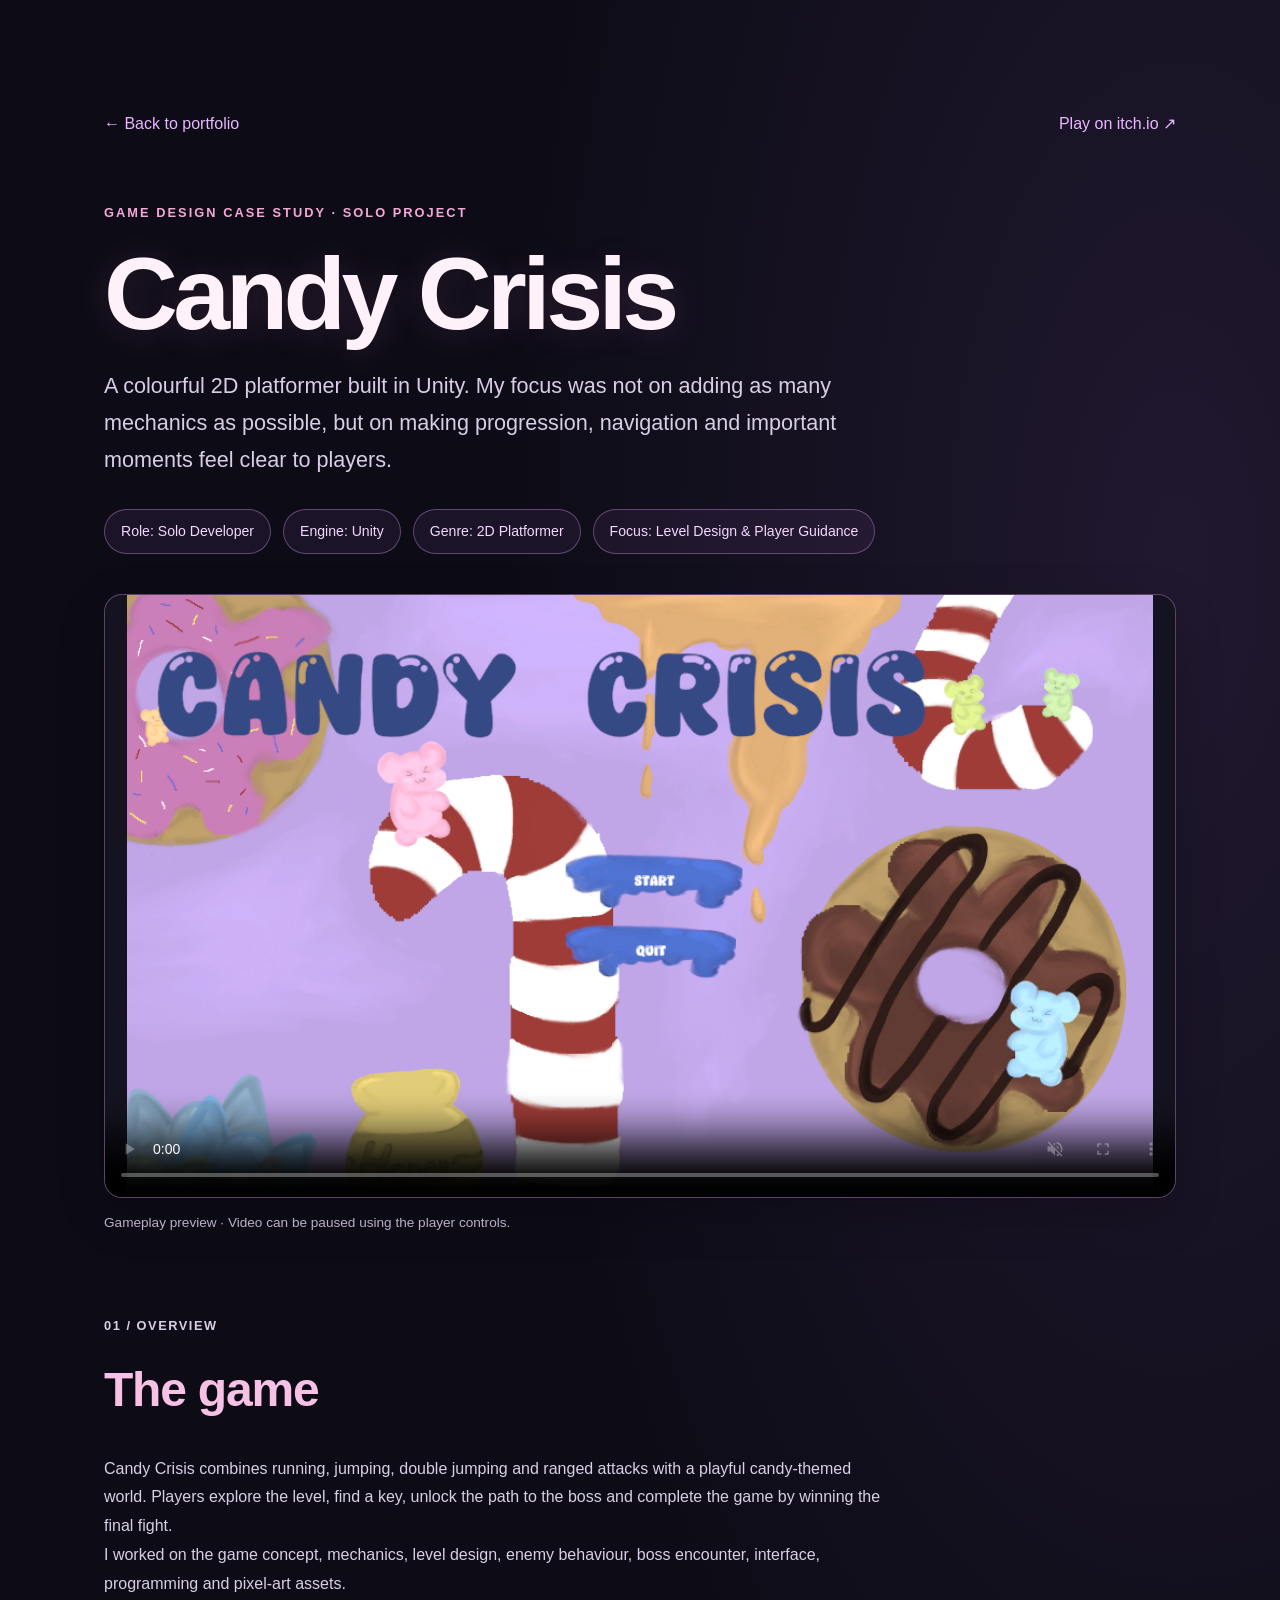
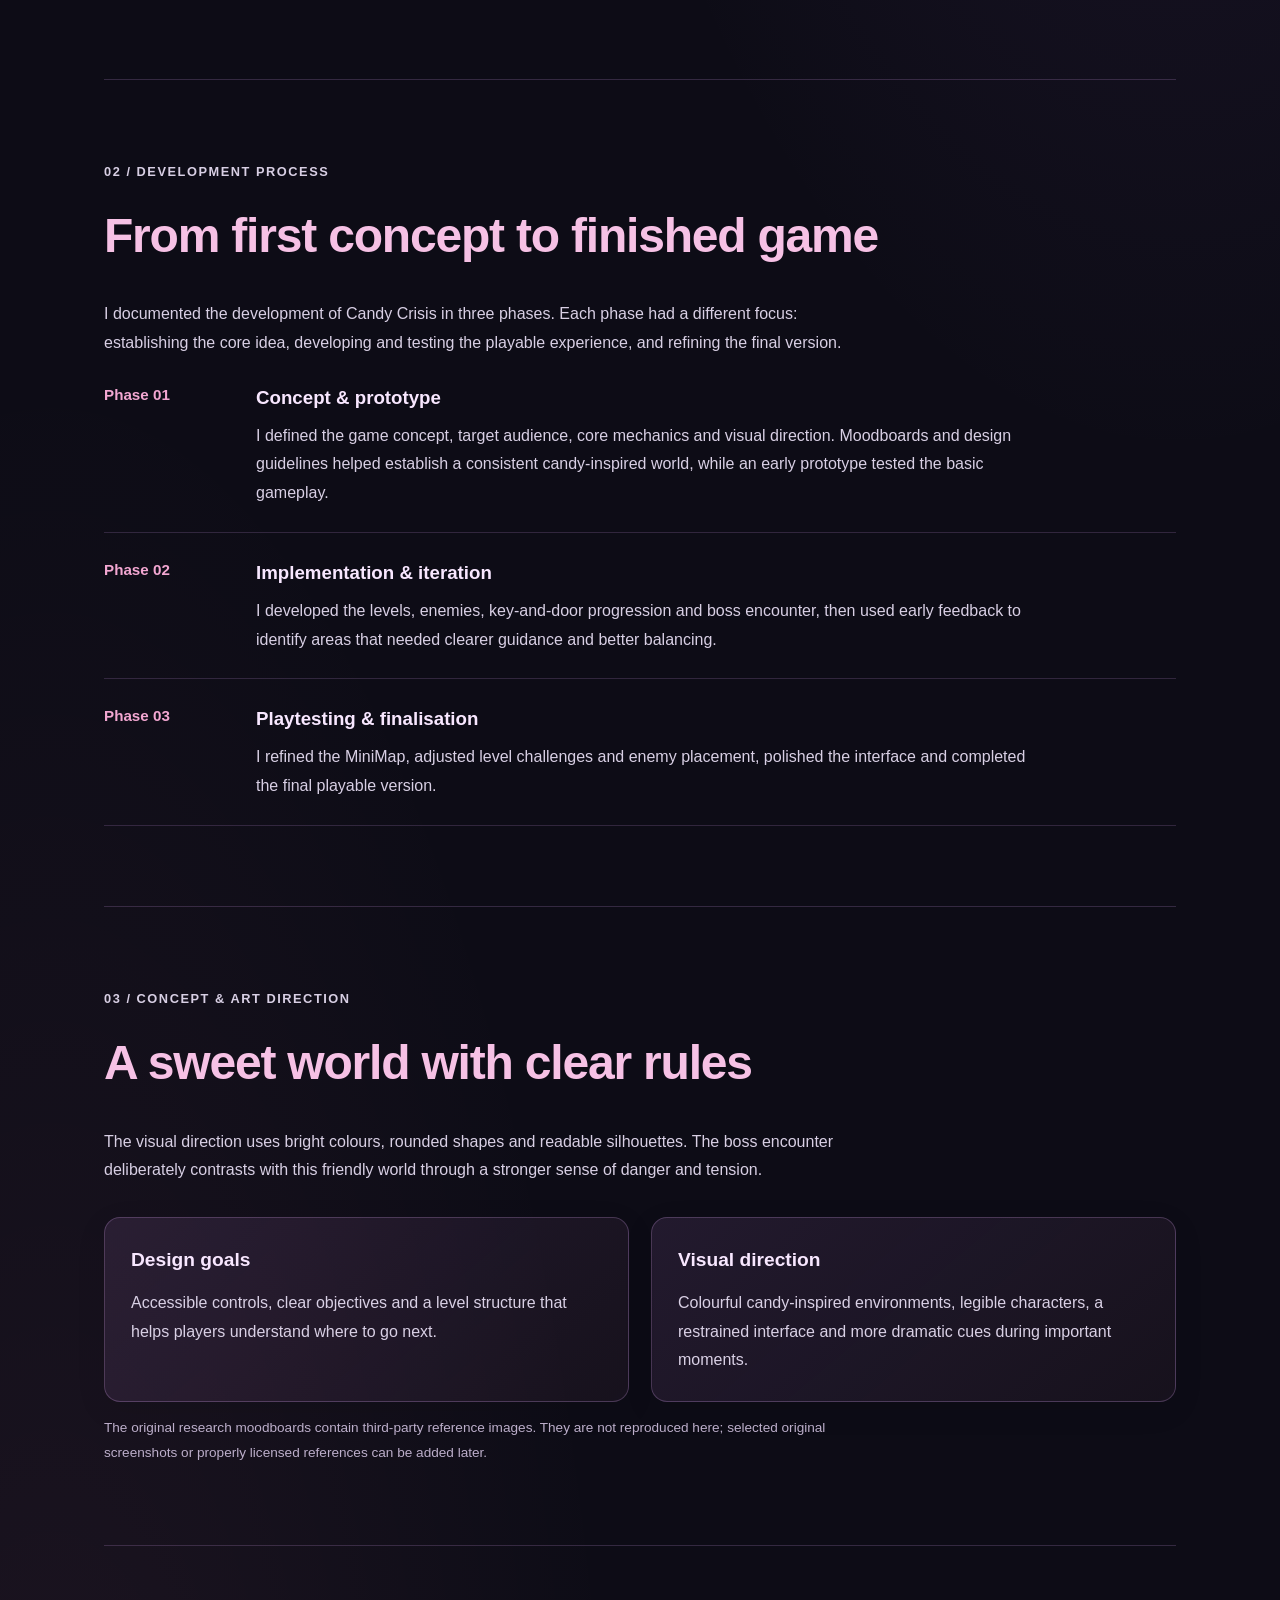
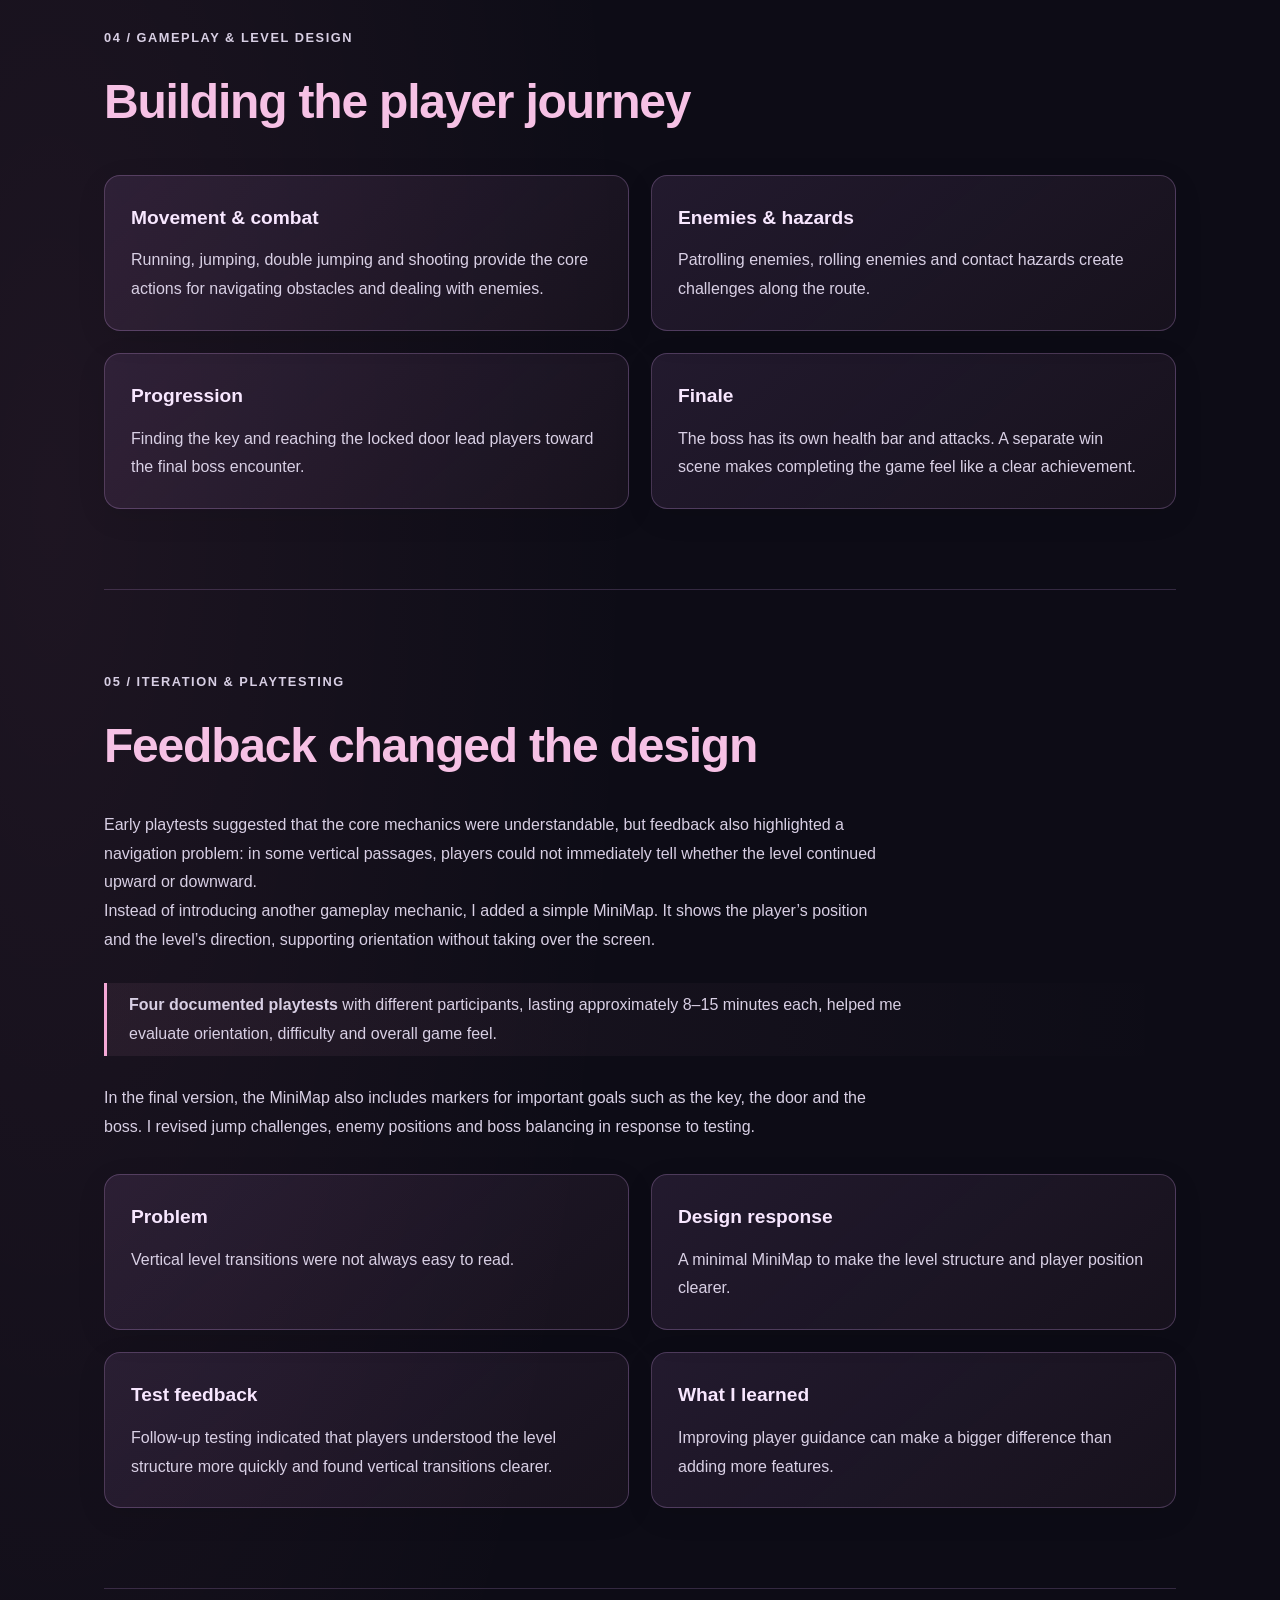
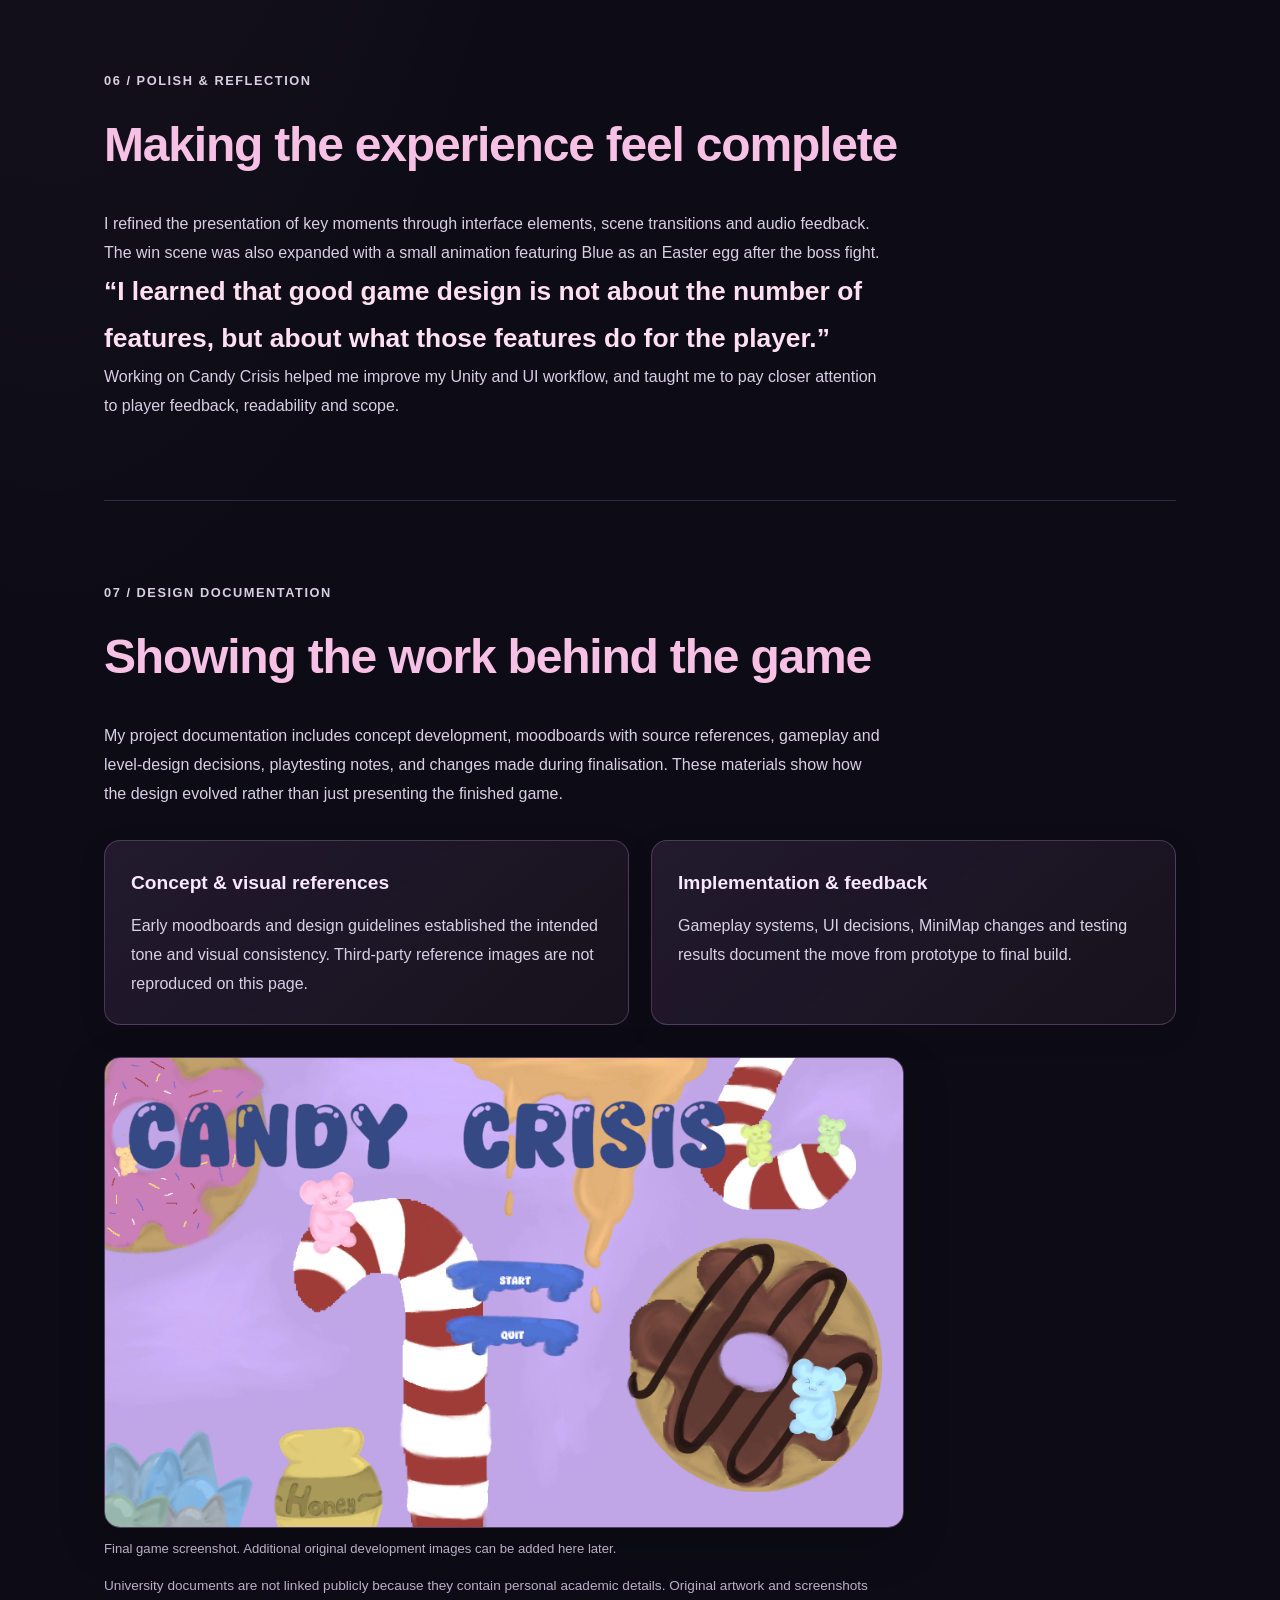
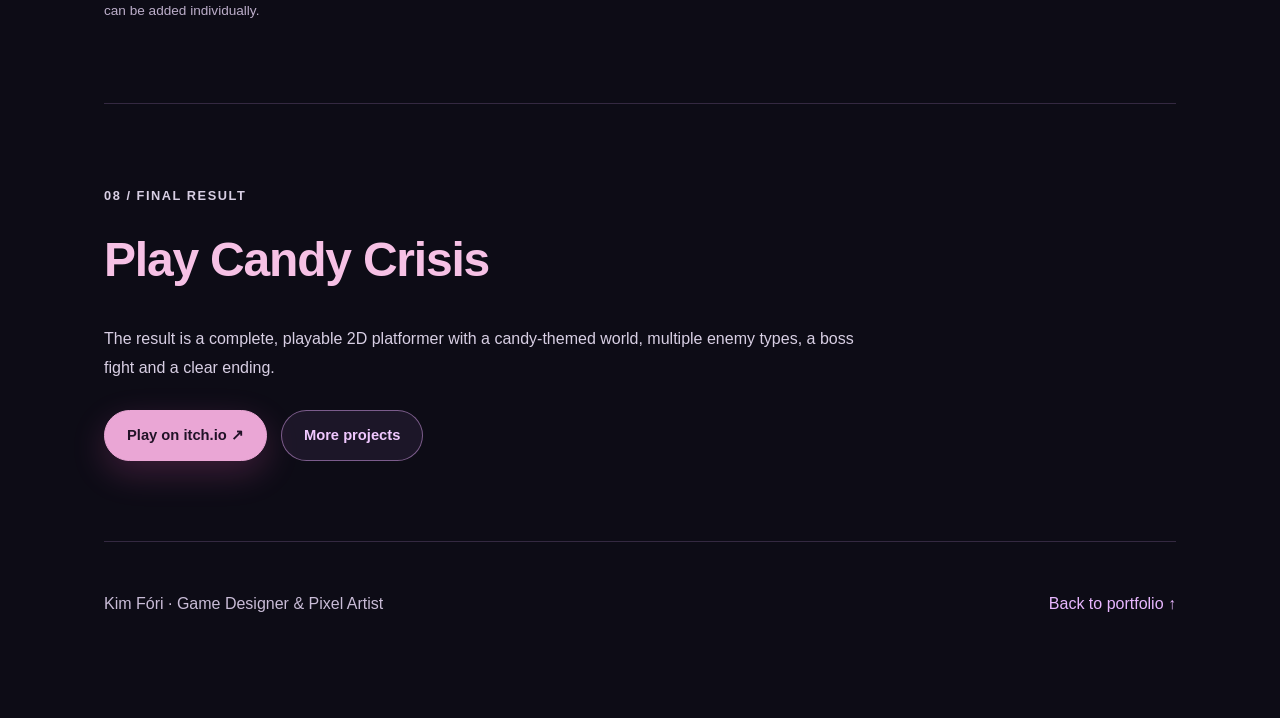
==== commit 1089efb3: "Add files via upload" ====
--- a/candy-crisis.html
+++ b/candy-crisis.html
@@ -38,6 +38,38 @@
     .case-footer{padding:48px 0 0;display:flex;justify-content:space-between;flex-wrap:wrap;gap:16px;opacity:.8}
     @media(max-width:700px){.case-study{padding:45px 20px 70px}.case-grid{grid-template-columns:1fr}.case-section{padding:55px 0}.case-top{margin-bottom:45px}.case-phase{grid-template-columns:1fr;gap:8px}}
     @media(prefers-reduced-motion:reduce){.case-media video{display:none}.case-media{background:transparent url('images/candy-crisis.png') center/cover;aspect-ratio:16/9}}
+
+    /* Candy-inspired colour refresh: layout and content remain unchanged. */
+    body{background:radial-gradient(ellipse 75% 30% at 92% 8%,rgba(164,105,218,.13),transparent 70%),radial-gradient(ellipse 65% 35% at 4% 52%,rgba(255,142,194,.07),transparent 70%),#0d0c16;color:#f7f2fc}
+    .case-study{color:#e6dfee}
+    .case-back{color:#e8b7ff;opacity:1;transition:color .2s ease}
+    .case-back:hover{color:#ffc0db}
+    .case-eyebrow,.case-kicker{color:#f5a8d6;opacity:1;font-weight:700}
+    .case-title{color:#fff1fa;letter-spacing:-.045em;text-shadow:0 3px 34px rgba(242,137,207,.15)}
+    .case-lead{color:#d8cde5;opacity:1}
+    .case-meta span{color:#f2d8ff;border-color:rgba(218,165,247,.36);background:rgba(183,111,219,.085)}
+    .case-section{border-bottom-color:rgba(207,157,235,.2)}
+    .case-section h2{color:#f6c1e5;letter-spacing:-.025em}
+    .case-section p{color:#d8cfe4;opacity:1}
+    .case-section h3{color:#f8e7ff}
+    .case-panel{background:linear-gradient(140deg,rgba(193,130,222,.12),rgba(251,150,198,.045));border-color:rgba(214,165,238,.25);box-shadow:0 8px 30px rgba(0,0,0,.09)}
+    .case-panel p{color:#d9d0e5}
+    .case-phase{border-bottom-color:rgba(207,157,235,.18)}
+    .case-phase strong{color:#f3a7d2}
+    .case-list{color:#d9d0e5;opacity:1}
+    .case-highlight{border-left-color:#f5a8d6;background:linear-gradient(90deg,rgba(243,160,209,.07),transparent)}
+    .case-quote{color:#ffe0f1!important;font-weight:600}
+    .case-note,.case-caption{color:#bcaeca!important;opacity:1}
+    .case-media,.case-figure img{border-color:rgba(220,162,232,.35);box-shadow:0 16px 48px rgba(0,0,0,.2)}
+    .case-actions .button{display:inline-flex;align-items:center;justify-content:center;min-height:46px;padding:12px 22px;border-radius:999px;text-decoration:none;font-weight:700;transition:transform .2s ease,background .2s ease}
+    .case-actions .button:hover{transform:translateY(-2px)}
+    .case-actions .button-primary{background:#eaa6d5;color:#211227;border:1px solid #eaa6d5}
+    .case-actions .button-primary:hover{background:#ffc3e6;color:#211227}
+    .case-actions .button-secondary{background:rgba(184,129,222,.09);color:#f0c8ff;border:1px solid rgba(219,162,240,.5)}
+    .case-actions .button-secondary:hover{background:rgba(184,129,222,.2)}
+    .case-footer{color:#c9bcd7;opacity:1}
+    a:focus-visible{outline:3px solid #f3a7d2;outline-offset:4px}
+    @media(prefers-reduced-motion:reduce){.case-back,.case-actions .button{transition:none}.case-actions .button:hover{transform:none}}
   </style>
 </head>
 <body>
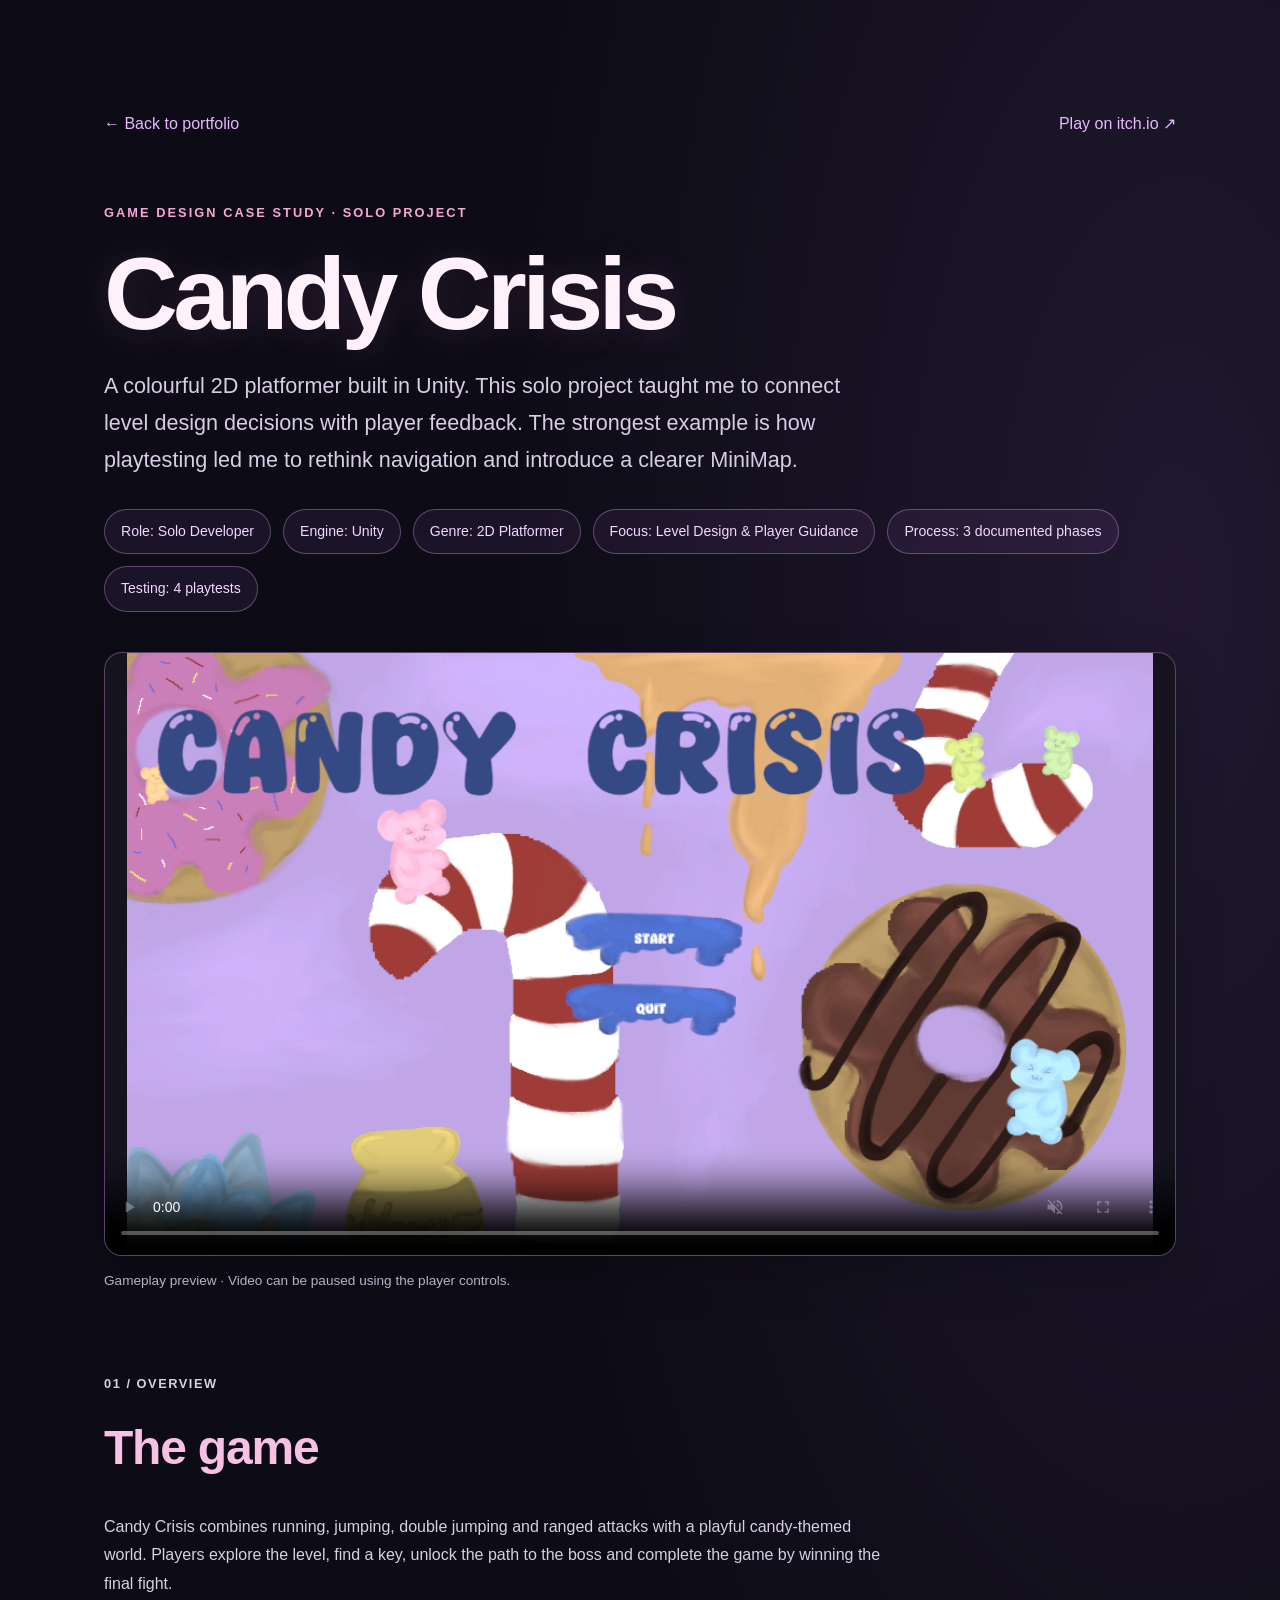
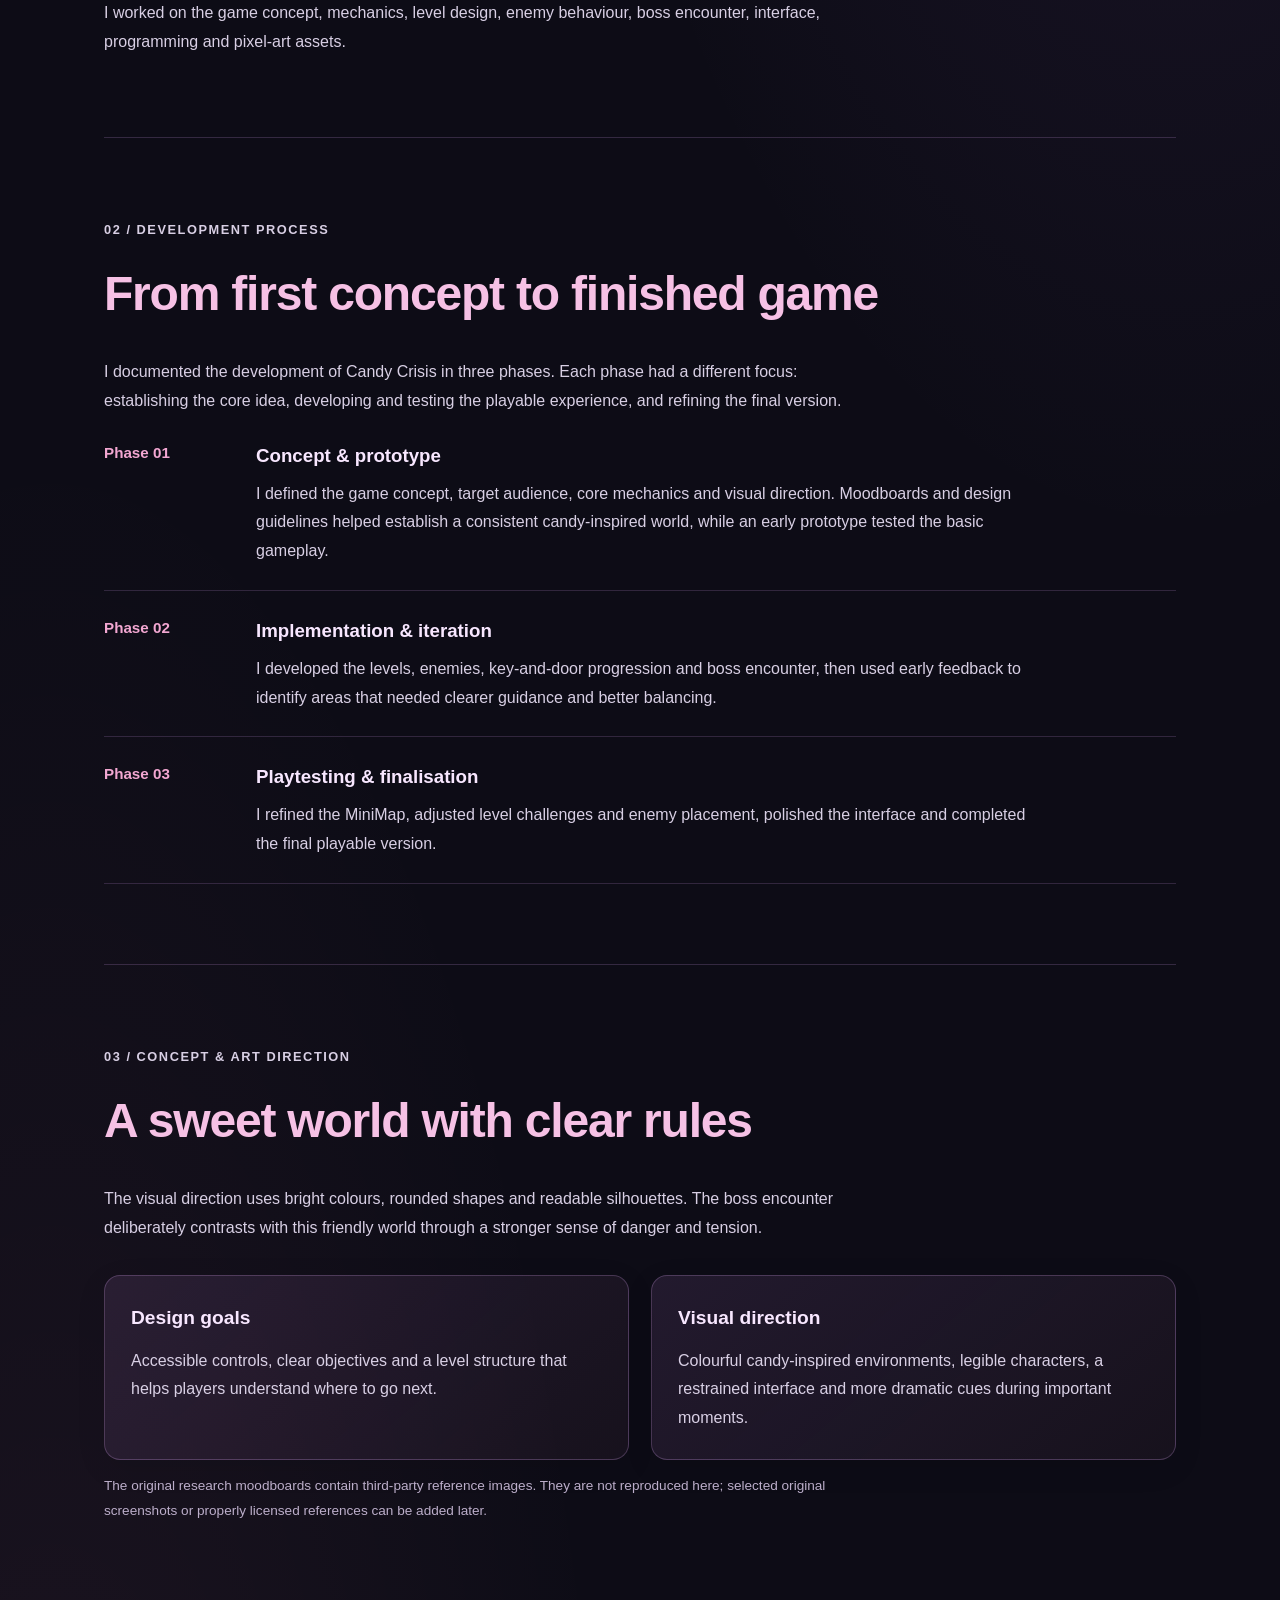
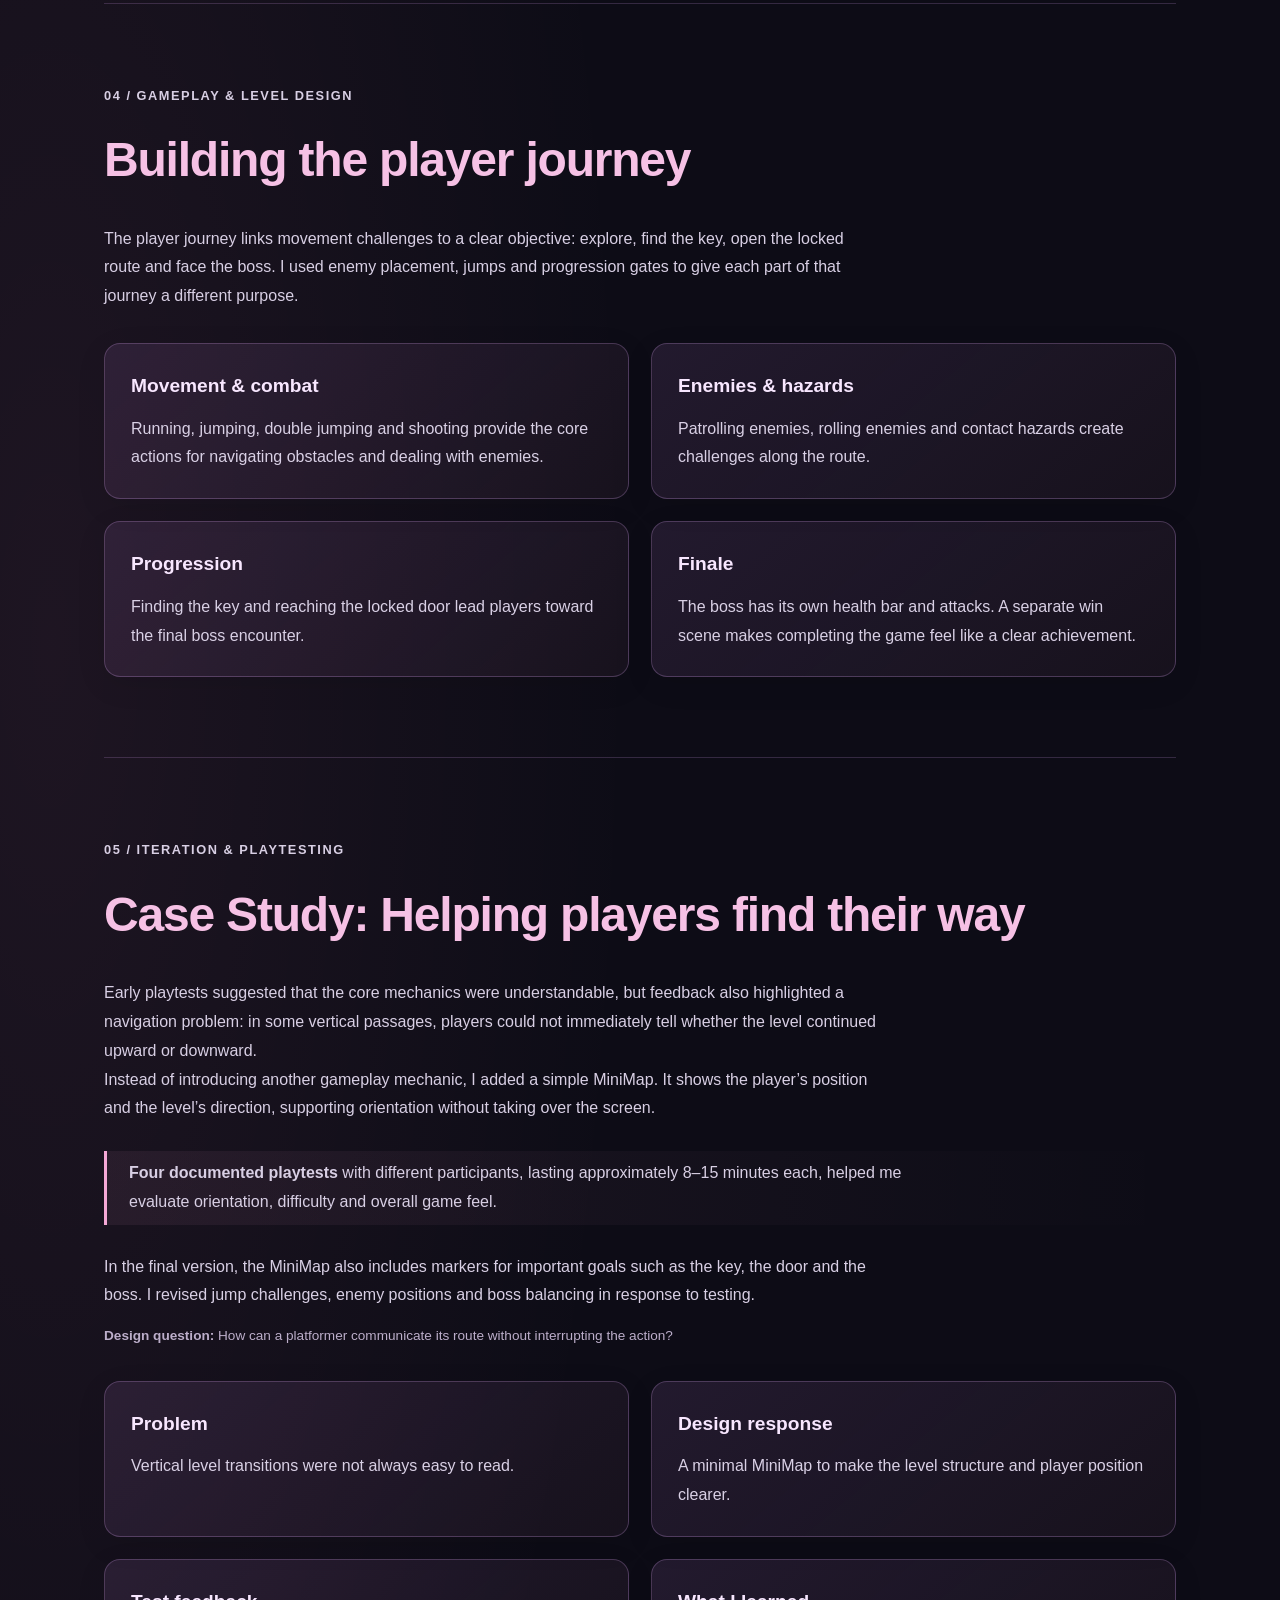
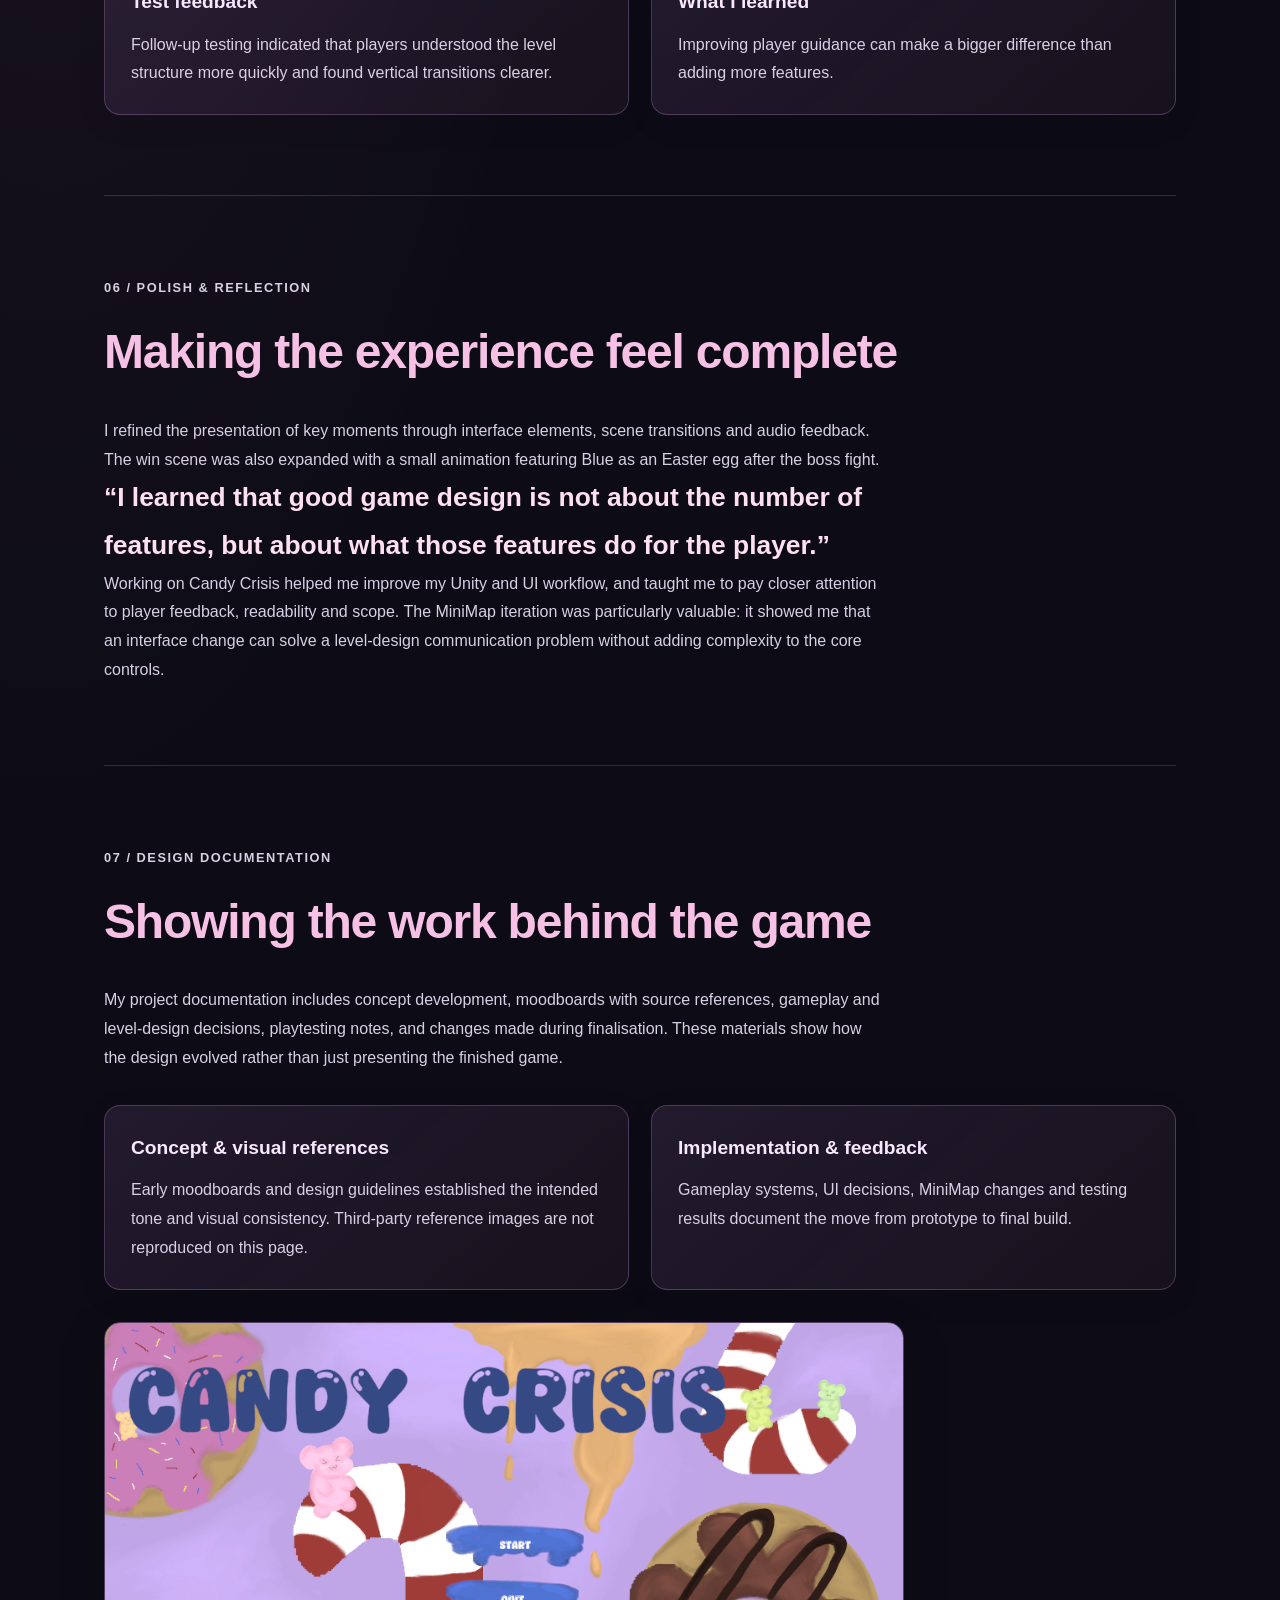
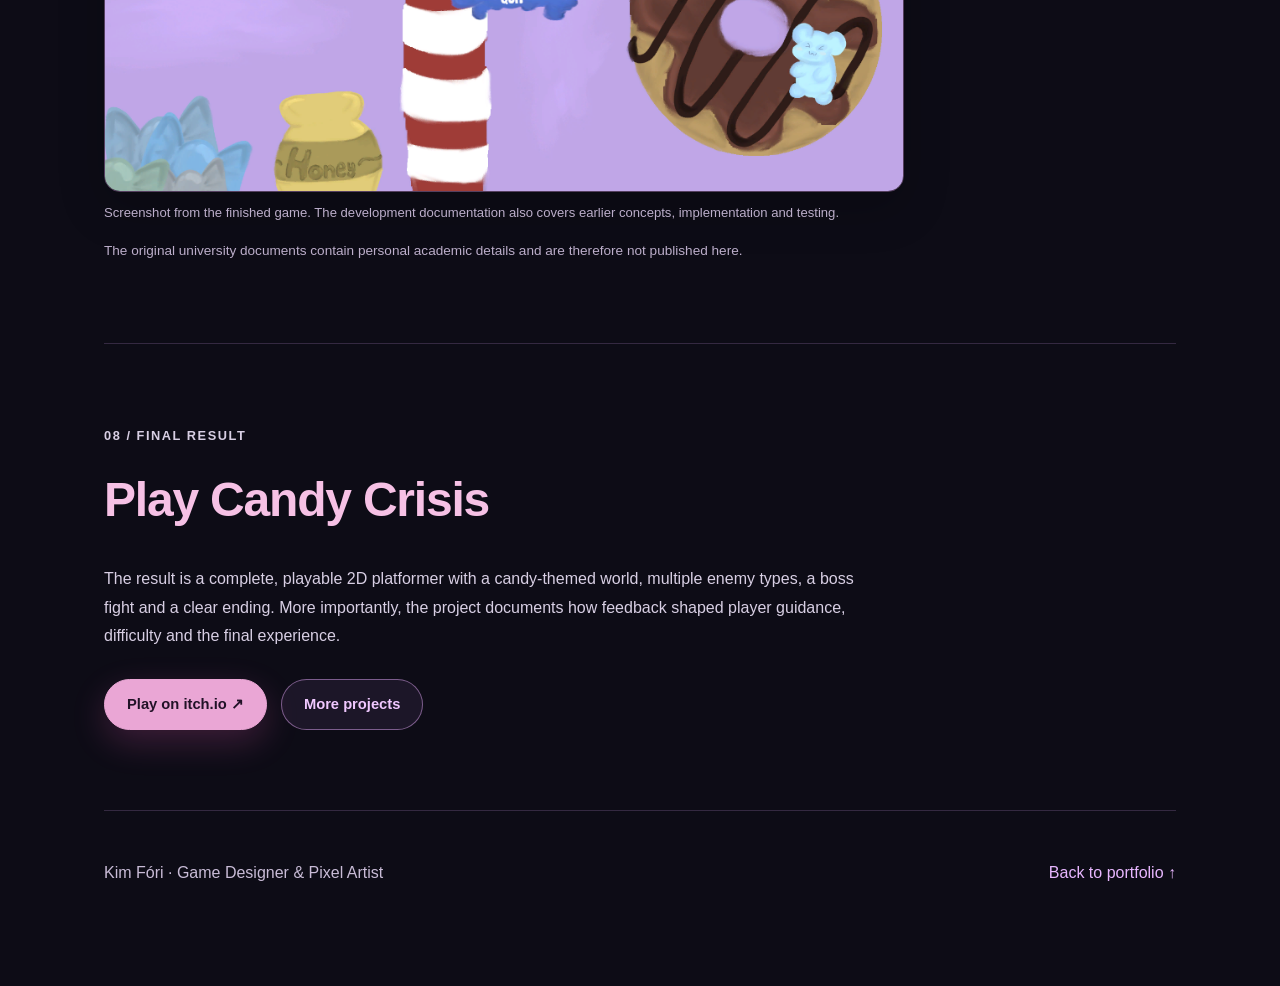
==== commit e86f8b10: "Add files via upload" ====
--- a/candy-crisis.html
+++ b/candy-crisis.html
@@ -81,8 +81,8 @@
     <header>
       <p class="case-eyebrow">Game Design Case Study · Solo Project</p>
       <h1 class="case-title">Candy Crisis</h1>
-      <p class="case-lead">A colourful 2D platformer built in Unity. My focus was not on adding as many mechanics as possible, but on making progression, navigation and important moments feel clear to players.</p>
-      <div class="case-meta"><span>Role: Solo Developer</span><span>Engine: Unity</span><span>Genre: 2D Platformer</span><span>Focus: Level Design &amp; Player Guidance</span></div>
+      <p class="case-lead">A colourful 2D platformer built in Unity. This solo project taught me to connect level design decisions with player feedback. The strongest example is how playtesting led me to rethink navigation and introduce a clearer MiniMap.</p>
+      <div class="case-meta"><span>Role: Solo Developer</span><span>Engine: Unity</span><span>Genre: 2D Platformer</span><span>Focus: Level Design &amp; Player Guidance</span><span>Process: 3 documented phases</span><span>Testing: 4 playtests</span></div>
     </header>
     <div class="case-media">
       <video autoplay muted loop playsinline controls preload="metadata" poster="images/candy-crisis.png" aria-label="Candy Crisis gameplay preview">
@@ -119,6 +119,7 @@
 
     <section class="case-section" aria-labelledby="systems">
       <p class="case-kicker">04 / Gameplay &amp; Level Design</p><h2 id="systems">Building the player journey</h2>
+      <p>The player journey links movement challenges to a clear objective: explore, find the key, open the locked route and face the boss. I used enemy placement, jumps and progression gates to give each part of that journey a different purpose.</p>
       <div class="case-grid">
         <div class="case-panel"><h3>Movement &amp; combat</h3><p>Running, jumping, double jumping and shooting provide the core actions for navigating obstacles and dealing with enemies.</p></div>
         <div class="case-panel"><h3>Enemies &amp; hazards</h3><p>Patrolling enemies, rolling enemies and contact hazards create challenges along the route.</p></div>
@@ -128,11 +129,12 @@
     </section>
 
     <section class="case-section" aria-labelledby="iteration">
-      <p class="case-kicker">05 / Iteration &amp; Playtesting</p><h2 id="iteration">Feedback changed the design</h2>
+      <p class="case-kicker">05 / Iteration &amp; Playtesting</p><h2 id="iteration">Case Study: Helping players find their way</h2>
       <p>Early playtests suggested that the core mechanics were understandable, but feedback also highlighted a navigation problem: in some vertical passages, players could not immediately tell whether the level continued upward or downward.</p>
       <p>Instead of introducing another gameplay mechanic, I added a simple MiniMap. It shows the player’s position and the level’s direction, supporting orientation without taking over the screen.</p>
       <div class="case-highlight"><p><strong>Four documented playtests</strong> with different participants, lasting approximately 8–15 minutes each, helped me evaluate orientation, difficulty and overall game feel.</p></div>
       <p>In the final version, the MiniMap also includes markers for important goals such as the key, the door and the boss. I revised jump challenges, enemy positions and boss balancing in response to testing.</p>
+      <p class="case-note"><strong>Design question:</strong> How can a platformer communicate its route without interrupting the action?</p>
       <div class="case-grid">
         <div class="case-panel"><h3>Problem</h3><p>Vertical level transitions were not always easy to read.</p></div>
         <div class="case-panel"><h3>Design response</h3><p>A minimal MiniMap to make the level structure and player position clearer.</p></div>
@@ -145,7 +147,7 @@
       <p class="case-kicker">06 / Polish &amp; Reflection</p><h2 id="polish">Making the experience feel complete</h2>
       <p>I refined the presentation of key moments through interface elements, scene transitions and audio feedback. The win scene was also expanded with a small animation featuring Blue as an Easter egg after the boss fight.</p>
       <p class="case-quote">“I learned that good game design is not about the number of features, but about what those features do for the player.”</p>
-      <p>Working on Candy Crisis helped me improve my Unity and UI workflow, and taught me to pay closer attention to player feedback, readability and scope.</p>
+      <p>Working on Candy Crisis helped me improve my Unity and UI workflow, and taught me to pay closer attention to player feedback, readability and scope. The MiniMap iteration was particularly valuable: it showed me that an interface change can solve a level-design communication problem without adding complexity to the core controls.</p>
     </section>
 
     <section class="case-section" aria-labelledby="documentation">
@@ -156,13 +158,13 @@
         <div class="case-panel"><h3>Concept &amp; visual references</h3><p>Early moodboards and design guidelines established the intended tone and visual consistency. Third-party reference images are not reproduced on this page.</p></div>
         <div class="case-panel"><h3>Implementation &amp; feedback</h3><p>Gameplay systems, UI decisions, MiniMap changes and testing results document the move from prototype to final build.</p></div>
       </div>
-      <figure class="case-figure"><img src="images/candy-crisis.png" alt="Candy Crisis gameplay screenshot showing the final game's visual style" loading="lazy"><figcaption class="case-caption">Final game screenshot. Additional original development images can be added here later.</figcaption></figure>
-      <p class="case-note">University documents are not linked publicly because they contain personal academic details. Original artwork and screenshots can be added individually.</p>
+      <figure class="case-figure"><img src="images/candy-crisis.png" alt="Candy Crisis gameplay screenshot showing the final game's visual style" loading="lazy"><figcaption class="case-caption">Screenshot from the finished game. The development documentation also covers earlier concepts, implementation and testing.</figcaption></figure>
+      <p class="case-note">The original university documents contain personal academic details and are therefore not published here.</p>
     </section>
 
     <section class="case-section" aria-labelledby="result">
       <p class="case-kicker">08 / Final Result</p><h2 id="result">Play Candy Crisis</h2>
-      <p>The result is a complete, playable 2D platformer with a candy-themed world, multiple enemy types, a boss fight and a clear ending.</p>
+      <p>The result is a complete, playable 2D platformer with a candy-themed world, multiple enemy types, a boss fight and a clear ending. More importantly, the project documents how feedback shaped player guidance, difficulty and the final experience.</p>
       <div class="case-actions">
         <a class="button button-primary" href="https://pikakimi30.itch.io/candy-crisis" target="_blank" rel="noopener noreferrer">Play on itch.io ↗</a>
         <a class="button button-secondary" href="index.html#projects">More projects</a>
--- a/style.css
+++ b/style.css
@@ -1,3 +1,4 @@
+
 /* =========================================================
    ROOT VARIABLES
 ========================================================= */
@@ -24,7 +25,6 @@
     --radius-large: 26px;
 }
 
-
 /* =========================================================
    RESET
 ========================================================= */
@@ -89,7 +89,6 @@
     -webkit-tap-highlight-color: transparent;
 }
 
-
 /* =========================================================
    GENERAL UTILITIES
 ========================================================= */
@@ -143,7 +142,6 @@
     color: var(--text-muted);
     font-size: 1.02rem;
 }
-
 
 /* =========================================================
    HEADER
@@ -233,7 +231,6 @@
 .navigation a.active::after {
     width: 100%;
 }
-
 
 /* =========================================================
    MOBILE MENU BUTTON
@@ -291,7 +288,6 @@
     top: 19px;
     transform: rotate(-45deg);
 }
-
 
 /* =========================================================
    HERO
@@ -389,7 +385,6 @@
     margin-top: 40px;
 }
 
-
 /* =========================================================
    BUTTONS
 ========================================================= */
@@ -502,7 +497,6 @@
     }
 }
 
-
 /* =========================================================
    DECORATIVE PIXELS
 ========================================================= */
@@ -565,7 +559,6 @@
         transform: translateY(-18px) rotate(90deg);
     }
 }
-
 
 /* =========================================================
    MOUSE GLOW
@@ -585,7 +578,6 @@
     transform: translate(-50%, -50%);
 }
 
-
 /* =========================================================
    FEATURED PROJECT
 ========================================================= */
@@ -703,7 +695,6 @@
     margin-top: 3px;
     font-size: 0.96rem;
 }
-
 
 /* =========================================================
    PROJECT BADGES AND IMAGE ACTIONS
@@ -754,7 +745,6 @@
     transform: translateY(-3px);
 }
 
-
 /* =========================================================
    TAGS AND PROJECT LINKS
 ========================================================= */
@@ -796,7 +786,6 @@
     transform: translate(3px, -3px);
 }
 
-
 /* =========================================================
    ABOUT
 ========================================================= */
@@ -884,7 +873,6 @@
     color: var(--text-muted);
     font-size: 0.88rem;
 }
-
 
 /* =========================================================
    INKTOBER 2026
@@ -1172,7 +1160,6 @@
     margin-top: auto;
 }
 
-
 /* =========================================================
    BACHELOR THESIS
 ========================================================= */
@@ -1272,7 +1259,6 @@
     max-width: 540px;
 }
 
-
 /* =========================================================
    RESUME
 ========================================================= */
@@ -1355,7 +1341,6 @@
     gap: 15px;
     margin-top: 40px;
 }
-
 
 /* =========================================================
    SKILLS
@@ -1440,40 +1425,48 @@
    CONTACT
 ========================================================= */
 
-.contact-box {
-    padding: clamp(42px, 8vw, 90px);
-    border: 1px solid var(--border);
-    border-radius: var(--radius-large);
-
-    background:
-        linear-gradient(
-            135deg,
-            rgba(255, 101, 195, 0.13),
-            rgba(140, 114, 255, 0.09)
-        ),
-        var(--background-card);
-
-    box-shadow: var(--shadow-large);
+.contact-section {
+    position: relative;
     text-align: center;
 }
 
-.contact-box .section-number,
-.contact-box .section-label {
-    display: block;
-}
-
-.contact-box h2 {
-    max-width: 830px;
-    margin: 14px auto 22px;
-    font-size: clamp(2.6rem, 6.5vw, 5.1rem);
-    line-height: 1;
+.contact-section::before {
+    position: absolute;
+    top: 15%;
+    left: 50%;
+    width: 500px;
+    height: 400px;
+    border-radius: 50%;
+    background: rgba(255, 101, 195, 0.08);
+    content: "";
+    filter: blur(110px);
+    transform: translateX(-50%);
+    pointer-events: none;
+}
+
+.contact-content {
+    position: relative;
+    z-index: 1;
+    max-width: 780px;
+    margin: 0 auto;
+}
+
+.contact-content h2 {
+    margin-bottom: 24px;
+    font-size: clamp(2.8rem, 7vw, 5.8rem);
+    line-height: 1.05;
     letter-spacing: -0.06em;
 }
 
-.contact-box > p:not(.section-number):not(.section-label) {
-    max-width: 640px;
+.contact-content h2 span {
+    color: var(--accent);
+}
+
+.contact-content p {
+    max-width: 650px;
     margin: 0 auto;
     color: var(--text-muted);
+    font-size: 1.05rem;
 }
 
 .contact-buttons {
@@ -1481,50 +1474,61 @@
     flex-wrap: wrap;
     justify-content: center;
     gap: 15px;
-    margin-top: 36px;
-}
-
+    margin-top: 38px;
+}
+
+.social-links {
+    display: flex;
+    flex-wrap: wrap;
+    justify-content: center;
+    gap: 25px;
+    margin-top: 38px;
+}
+
+.social-links a {
+    color: var(--text-muted);
+    font-size: 0.88rem;
+    font-weight: 700;
+    transition: color 0.2s ease;
+}
+
+.social-links a:hover {
+    color: var(--accent);
+}
 
 /* =========================================================
    FOOTER
 ========================================================= */
 
 .footer {
-    display: grid;
-    grid-template-columns: 1fr auto;
-    align-items: end;
-    gap: 30px;
-
-    width: min(
-        calc(100% - 40px),
-        var(--content-width)
-    );
-
+    padding: 35px 20px;
+    border-top: 1px solid var(--border);
+    background-color: var(--background);
+}
+
+.footer-inner {
+    display: flex;
+    align-items: center;
+    justify-content: space-between;
+    gap: 20px;
+    width: min(100%, var(--content-width));
     margin: 0 auto;
-    padding: 38px 0 42px;
-    border-top: 1px solid var(--border);
+}
+
+.footer p {
     color: var(--text-muted);
-    font-size: 0.85rem;
-}
-
-.footer-logo {
-    color: var(--accent);
-    font-size: 1.18rem;
-    font-weight: 900;
-}
-
-.footer > div:first-child p {
-    margin-top: 3px;
+    font-size: 0.8rem;
 }
 
 .footer-links {
     display: flex;
     flex-wrap: wrap;
-    justify-content: flex-end;
-    gap: 22px;
+    gap: 20px;
 }
 
 .footer-links a {
+    color: var(--text-muted);
+    font-size: 0.8rem;
     transition: color 0.2s ease;
 }
 
@@ -1532,45 +1536,91 @@
     color: var(--accent);
 }
 
-.copyright {
-    grid-column: 1 / -1;
-    padding-top: 20px;
-    border-top: 1px solid var(--border);
-    font-size: 0.78rem;
-}
-
-
-/* =========================================================
-   SCROLL REVEAL
+/* =========================================================
+   REVEAL ANIMATIONS
 ========================================================= */
 
 .reveal {
     opacity: 0;
-    transform: translateY(30px);
-
+    transform: translateY(35px);
     transition:
-        opacity 0.75s ease,
-        transform 0.75s ease;
-}
-
-.reveal-visible {
+        opacity 0.7s ease,
+        transform 0.7s ease;
+}
+
+.reveal.visible {
     opacity: 1;
     transform: translateY(0);
 }
 
+.reveal-delay-1 {
+    transition-delay: 0.1s;
+}
+
+.reveal-delay-2 {
+    transition-delay: 0.2s;
+}
+
+.reveal-delay-3 {
+    transition-delay: 0.3s;
+}
 
 /* =========================================================
    TABLET
 ========================================================= */
 
-@media (max-width: 980px) {
+@media (max-width: 1100px) {
+
+    .navigation {
+        gap: 19px;
+    }
+
+    .navigation a {
+        font-size: 0.82rem;
+    }
+
+    .featured-project {
+        grid-template-columns: 1.1fr 1fr;
+    }
+
+    .featured-image {
+        min-height: 470px;
+    }
+
+    .featured-content {
+        padding: 38px;
+    }
+
+    .about-layout {
+        gap: 45px;
+    }
+
+    .skills-grid {
+        grid-template-columns: repeat(2, 1fr);
+    }
+
+    .inktober-intro {
+        gap: 30px;
+    }
+}
+
+/* =========================================================
+   SMALL TABLET
+========================================================= */
+
+@media (max-width: 900px) {
+
+    .section {
+        padding: 95px 0;
+    }
 
     .section-heading {
-        grid-template-columns: 140px 1fr;
+        grid-template-columns: 1fr;
+        gap: 15px;
     }
 
     .section-description {
-        margin-left: 175px;
+        margin-left: 0;
     }
 
     .featured-project {
@@ -1578,7 +1628,11 @@
     }
 
     .featured-image {
-        min-height: 500px;
+        min-height: 380px;
+    }
+
+    .featured-content {
+        padding: 38px;
     }
 
     .about-layout {
@@ -1586,24 +1640,18 @@
     }
 
     .profile-card {
-        width: min(100%, 470px);
+        max-width: 440px;
         margin: 0 auto;
     }
 
     .inktober-intro {
         grid-template-columns: 1fr;
-        gap: 32px;
     }
 
     .resume-grid {
         grid-template-columns: 1fr;
     }
-
-    .skills-grid {
-        grid-template-columns: repeat(2, 1fr);
-    }
-}
-
+}
 
 /* =========================================================
    MOBILE NAVIGATION
@@ -1611,12 +1659,20 @@
 
 @media (max-width: 780px) {
 
-    html {
-        scroll-padding-top: 72px;
+    :root {
+        --header-height: 70px;
+    }
+
+    .header {
+        position: fixed;
+        top: 0;
+        left: 0;
+        right: 0;
+        z-index: 1000;
     }
 
     .header-inner {
-        height: 72px;
+        height: var(--header-height);
     }
 
     .menu-button {
@@ -1624,225 +1680,304 @@
     }
 
     .navigation {
-        position: fixed;
+        position: absolute;
+        top: 100%;
+        left: 0;
+        right: 0;
+
+        display: flex;
+        flex-direction: column;
+        align-items: center;
+        justify-content: flex-start;
+        gap: 0;
+
+        width: 100%;
+        height: calc(100vh - var(--header-height));
+        height: calc(100dvh - var(--header-height));
+
+        padding: 24px 20px 48px;
+
+        border-top: 1px solid var(--border);
+        background: #0d0d15;
+
+        overflow-x: hidden;
+        overflow-y: auto;
+        overscroll-behavior: contain;
+
+        opacity: 0;
+        visibility: hidden;
+        pointer-events: none;
+
+        transform: none;
+
+        transition:
+            opacity 0.2s ease,
+            visibility 0.2s ease;
+
         z-index: 1001;
-        inset: 0;
-
-        display: flex;
-        align-items: center;
-        justify-content: center;
-        flex-direction: column;
-
-        gap: 24px;
-        padding: 90px 24px 40px;
-
-        background-color: rgba(13, 13, 21, 0.98);
-
-        opacity: 0;
-        pointer-events: none;
-        transform: translateY(-18px);
-
-        transition:
-            opacity 0.25s ease,
-            transform 0.25s ease;
     }
 
     .navigation.open {
         opacity: 1;
+        visibility: visible;
         pointer-events: auto;
-        transform: translateY(0);
+        transform: none;
     }
 
     .navigation a {
-        font-size: 1.45rem;
+        display: block;
+        width: 100%;
+        max-width: 360px;
+        padding: 14px 20px;
+
+        border-bottom: 1px solid rgba(255,255,255,0.06);
+
+        color: var(--text-muted);
+        font-size: 1.1rem;
+        font-weight: 700;
+        line-height: 1.4;
+        text-align: center;
+    }
+
+    .navigation a:hover,
+    .navigation a.active {
+        color: var(--accent);
     }
 
     .navigation a::after {
-        bottom: -5px;
-    }
+        display: none;
+    }
+
+    .menu-button {
+        position: relative;
+        z-index: 1002;
+    }
+
+    body.menu-open {
+        overflow: hidden;
+    }
+
+    /* Hero */
 
     .hero {
         min-height: 100svh;
-    }
+        padding: 120px 20px 95px;
+    }
+
+    .hero-title {
+        font-size: clamp(3rem, 12vw, 5.5rem);
+    }
+
+    .hero-description {
+        font-size: 1rem;
+    }
+
+    .hero-buttons {
+        gap: 12px;
+    }
+
+    /* Sections */
 
     .section {
-        width: min(
-            calc(100% - 28px),
-            var(--content-width)
-        );
-
-        padding: 90px 0;
+        width: min(calc(100% - 32px), var(--content-width));
+        padding: 80px 0;
     }
 
     .section-heading {
-        display: block;
-        margin-bottom: 38px;
-    }
-
-    .section-heading > div {
-        margin-bottom: 12px;
-    }
-
-    .section-description {
-        margin-top: -12px;
-        margin-left: 0;
-    }
+        margin-bottom: 35px;
+    }
+
+    .section-heading h2 {
+        font-size: clamp(2.4rem, 9vw, 4rem);
+    }
+
+    /* Featured project */
 
     .featured-image {
-        min-height: 400px;
-    }
-
-    .inktober-gallery {
-        grid-template-columns: 1fr;
-    }
+        min-height: 280px;
+        padding: 15px;
+    }
+
+    .featured-content {
+        padding: 28px;
+    }
+
+    .featured-content h3 {
+        font-size: 2.2rem;
+    }
+
+    /* Project cards */
 
     .project-grid {
         grid-template-columns: 1fr;
     }
 
     .project-image {
-        min-height: 330px;
-    }
+        min-height: 250px;
+    }
+
+    .project-content {
+        padding: 25px;
+    }
+
+    /* Inktober */
+
+    .inktober-intro {
+        padding: 24px;
+    }
+
+    .inktober-gallery {
+        grid-template-columns: repeat(2, minmax(0, 1fr));
+        gap: 14px;
+    }
+
+    .inktober-day-header {
+        padding: 16px;
+    }
+
+    .inktober-day-header h3 {
+        font-size: 1.1rem;
+    }
+
+    .inktober-image {
+        padding: 8px;
+    }
+
+    .pixel-image {
+        padding: 10px;
+    }
+
+    .inktober-comparison figcaption {
+        padding: 8px 5px;
+        font-size: 0.65rem;
+    }
+
+    /* Resume */
+
+    .resume-column {
+        padding: 28px;
+    }
+
+    /* Skills */
 
     .skills-grid {
         grid-template-columns: 1fr;
     }
 
-    .footer {
-        grid-template-columns: 1fr;
-        align-items: start;
+    /* Footer */
+
+    .footer-inner {
+        flex-direction: column;
+        text-align: center;
     }
 
     .footer-links {
-        justify-content: flex-start;
-    }
-
-    .copyright {
-        grid-column: auto;
-    }
-}
-
-
-/* =========================================================
-   SMALL MOBILE
-========================================================= */
-
-@media (max-width: 560px) {
-
-    .hero {
-        padding: 110px 18px 85px;
-    }
-
-    .eyebrow {
-        line-height: 2;
-    }
-
-    .eyebrow span {
-        margin: 0 4px;
-    }
+        justify-content: center;
+    }
+}
+
+/* =========================================================
+   SMALL PHONES
+========================================================= */
+
+@media (max-width: 480px) {
 
     .hero-title {
-        font-size: clamp(3.4rem, 18vw, 5.6rem);
-    }
-
-    .hero-buttons,
-    .about-buttons,
-    .resume-downloads,
+        font-size: clamp(2.8rem, 13vw, 4rem);
+    }
+
+    .hero-buttons {
+        flex-direction: column;
+        align-items: stretch;
+    }
+
+    .hero-buttons .button {
+        width: 100%;
+    }
+
+    .section {
+        padding: 70px 0;
+    }
+
+    .featured-image {
+        min-height: 220px;
+    }
+
+    .featured-content {
+        padding: 23px;
+    }
+
+    .project-details {
+        gap: 12px;
+    }
+
+    .project-image {
+        min-height: 200px;
+    }
+
+    .project-content {
+        padding: 20px;
+    }
+
+    .inktober-gallery {
+        gap: 10px;
+    }
+
+    .inktober-day-header {
+        padding: 12px;
+    }
+
+    .inktober-day-header h3 {
+        font-size: 0.95rem;
+    }
+
+    .inktober-day-header span {
+        font-size: 0.6rem;
+    }
+
+    .inktober-image {
+        padding: 5px;
+    }
+
+    .pixel-image {
+        padding: 6px;
+    }
+
+    .inktober-comparison figcaption {
+        font-size: 0.58rem;
+    }
+
+    .resume-column {
+        padding: 22px;
+    }
+
+    .skill-card {
+        padding: 24px;
+    }
+
+    .contact-content h2 {
+        font-size: 2.8rem;
+    }
+
     .contact-buttons {
+        flex-direction: column;
+    }
+
+    .contact-buttons .button {
         width: 100%;
-        flex-direction: column;
-    }
-
-    .button {
-        width: 100%;
-    }
-
-    .featured-image {
-        min-height: 300px;
-    }
-
-    .featured-content {
-        padding: 30px 24px;
-    }
-
-    .project-details {
-        grid-template-columns: 1fr;
-        gap: 14px;
-    }
-
-    .inktober-intro {
-        padding: 25px;
-    }
-
-    .inktober-facts {
-        grid-template-columns: 1fr;
-    }
-
-    .inktober-comparison {
-        grid-template-columns: 1fr 1fr;
-    }
-
-    .inktober-day-header {
-        padding: 21px 22px 17px;
-    }
-
-    .inktober-image {
-        padding: 8px;
-    }
-
-    .pixel-image {
-        padding: 15px;
-    }
-
-    .inktober-comparison figcaption {
-        padding: 10px 6px;
-        font-size: 0.65rem;
-    }
-
-    .project-image {
-        min-height: 260px;
-    }
-
-    .project-content {
-        padding: 25px;
-    }
-
-    .resume-column {
-        padding: 28px 24px;
-    }
-
-    .profile-image,
-    .profile-image img {
-        min-height: 310px;
-    }
-
-    .contact-box {
-        padding: 42px 24px;
-    }
-
-    .footer-links {
-        gap: 15px;
-    }
-
-    .mouse-glow {
-        display: none;
-    }
-}
-
-
-/* =========================================================
-   REDUCED MOTION
+    }
+}
+
+/* =========================================================
+   ACCESSIBILITY
 ========================================================= */
 
 @media (prefers-reduced-motion: reduce) {
-
-    html {
-        scroll-behavior: auto;
-    }
 
     *,
     *::before,
     *::after {
+        scroll-behavior: auto !important;
         animation-duration: 0.01ms !important;
         animation-iteration-count: 1 !important;
         transition-duration: 0.01ms !important;
@@ -1854,82 +1989,190 @@
     }
 }
 
-/* =========================================================
-   HERO CORE SKILLS
-========================================================= */
-
-.hero-skills {
-    display: flex;
-    flex-wrap: wrap;
-    gap: 10px;
-    margin-top: 24px;
-    margin-bottom: 28px;
-}
-
-.hero-skills span {
-    display: inline-flex;
-    align-items: center;
-    padding: 9px 15px;
-    border: 1px solid rgba(255, 255, 255, 0.16);
-    border-radius: 999px;
-    background: rgba(255, 255, 255, 0.05);
-    color: inherit;
-    font-size: 0.85rem;
-    font-weight: 500;
-    line-height: 1.3;
-}
-
-@media (max-width: 600px) {
-    .hero-skills {
-        gap: 8px;
-        margin-top: 20px;
-        margin-bottom: 24px;
-    }
-
-    .hero-skills span {
-        padding: 7px 11px;
-        font-size: 0.78rem;
-    }
-}
-
-
-/* =========================================================
-   CANDY CRISIS GAMEPLAY VIDEO
-========================================================= */
-
-.featured-image {
-    position: relative;
-    overflow: hidden;
-}
-
-.featured-video {
-    display: block;
+
+/* ==========================================
+   FIX: INVISIBLE SECTIONS
+   ========================================== */
+
+.reveal.visible,
+.reveal.reveal-visible {
+    opacity: 1;
+    transform: translateY(0);
+}
+
+
+/* ==========================================
+   SCROLL ANIMATIONS
+   ========================================== */
+
+.reveal {
+    opacity: 1;
+    transform: none;
+}
+
+.js-ready .reveal:not(.visible):not(.reveal-visible) {
+    opacity: 0;
+    transform: translateY(35px);
+}
+
+.js-ready .reveal.visible,
+.js-ready .reveal.reveal-visible {
+    opacity: 1;
+    transform: translateY(0);
+}
+
+@media (prefers-reduced-motion: no-preference) {
+    .js-ready .reveal {
+        transition: opacity 0.7s ease, transform 0.7s ease;
+    }
+}
+
+
+/* ==========================================
+   MOBILE HORIZONTAL SCROLL FIX
+   ========================================== */
+
+html,
+body {
     width: 100%;
-    height: 100%;
-    object-fit: cover;
-    image-rendering: auto;
-}
-
-/* Keep badges and links above the video */
-
-.featured-image .project-badge,
-.featured-image .image-action {
-    position: absolute;
-    z-index: 2;
-}
-
-/* Accessibility: reduced motion */
+    max-width: 100%;
+    overflow-x: clip;
+}
+
+.section,
+.hero,
+.header,
+.footer {
+    max-width: 100%;
+}
+
+img,
+video,
+iframe {
+    max-width: 100%;
+}
+
+@media (max-width: 780px) {
+    .featured-project,
+    .project-grid,
+    .inktober-gallery,
+    .about-layout,
+    .resume-grid,
+    .skills-grid {
+        min-width: 0;
+    }
+
+    .featured-project > *,
+    .project-grid > *,
+    .inktober-gallery > *,
+    .about-layout > *,
+    .resume-grid > *,
+    .skills-grid > * {
+        min-width: 0;
+    }
+}
+
+
+
+/* ==========================================
+   MOBILE HEADER FIX
+   ========================================== */
+
+@media (max-width: 780px) {
+
+    .header {
+        position: fixed;
+        top: 0;
+        left: 0;
+        right: 0;
+        width: 100%;
+        max-width: 100%;
+        box-sizing: border-box;
+    }
+
+    .header-inner {
+        display: flex;
+        align-items: center;
+        justify-content: space-between;
+        width: calc(100% - 32px);
+        max-width: 100%;
+        margin: 0 auto;
+        min-width: 0;
+    }
+
+    .logo {
+        min-width: 0;
+        max-width: calc(100% - 60px);
+        overflow-wrap: anywhere;
+    }
+
+    .navigation {
+        position: absolute;
+        top: 100%;
+        left: 0;
+        right: 0;
+        width: 100%;
+        max-width: 100%;
+        box-sizing: border-box;
+        overflow-x: hidden;
+    }
+
+    .navigation a {
+        box-sizing: border-box;
+        max-width: 100%;
+    }
+
+    .menu-button {
+        flex-shrink: 0;
+    }
+}
+
+
+/* ==========================================
+   FINAL SCROLL REVEAL FIX
+   ========================================== */
+
+.reveal {
+    opacity: 1;
+    transform: none;
+}
+
+@media (prefers-reduced-motion: no-preference) {
+
+    html.js-ready .reveal:not(.reveal-visible) {
+        opacity: 0;
+        transform: translateY(35px);
+    }
+
+    html.js-ready .reveal.reveal-visible {
+        opacity: 1;
+        transform: translateY(0);
+    }
+
+    html.js-ready .reveal {
+        transition:
+            opacity 0.7s ease,
+            transform 0.7s ease;
+    }
+
+    html.js-ready .reveal-delay-1 {
+        transition-delay: 0.1s;
+    }
+
+    html.js-ready .reveal-delay-2 {
+        transition-delay: 0.2s;
+    }
+
+    html.js-ready .reveal-delay-3 {
+        transition-delay: 0.3s;
+    }
+}
 
 @media (prefers-reduced-motion: reduce) {
-    .featured-video {
-        display: none;
-    }
-
-    .featured-image {
-        background-image: url("images/candy-crisis.png");
-        background-size: cover;
-        background-position: center;
-    }
-}
-
-
+
+    .reveal {
+        opacity: 1 !important;
+        transform: none !important;
+        transition: none !important;
+    }
+}
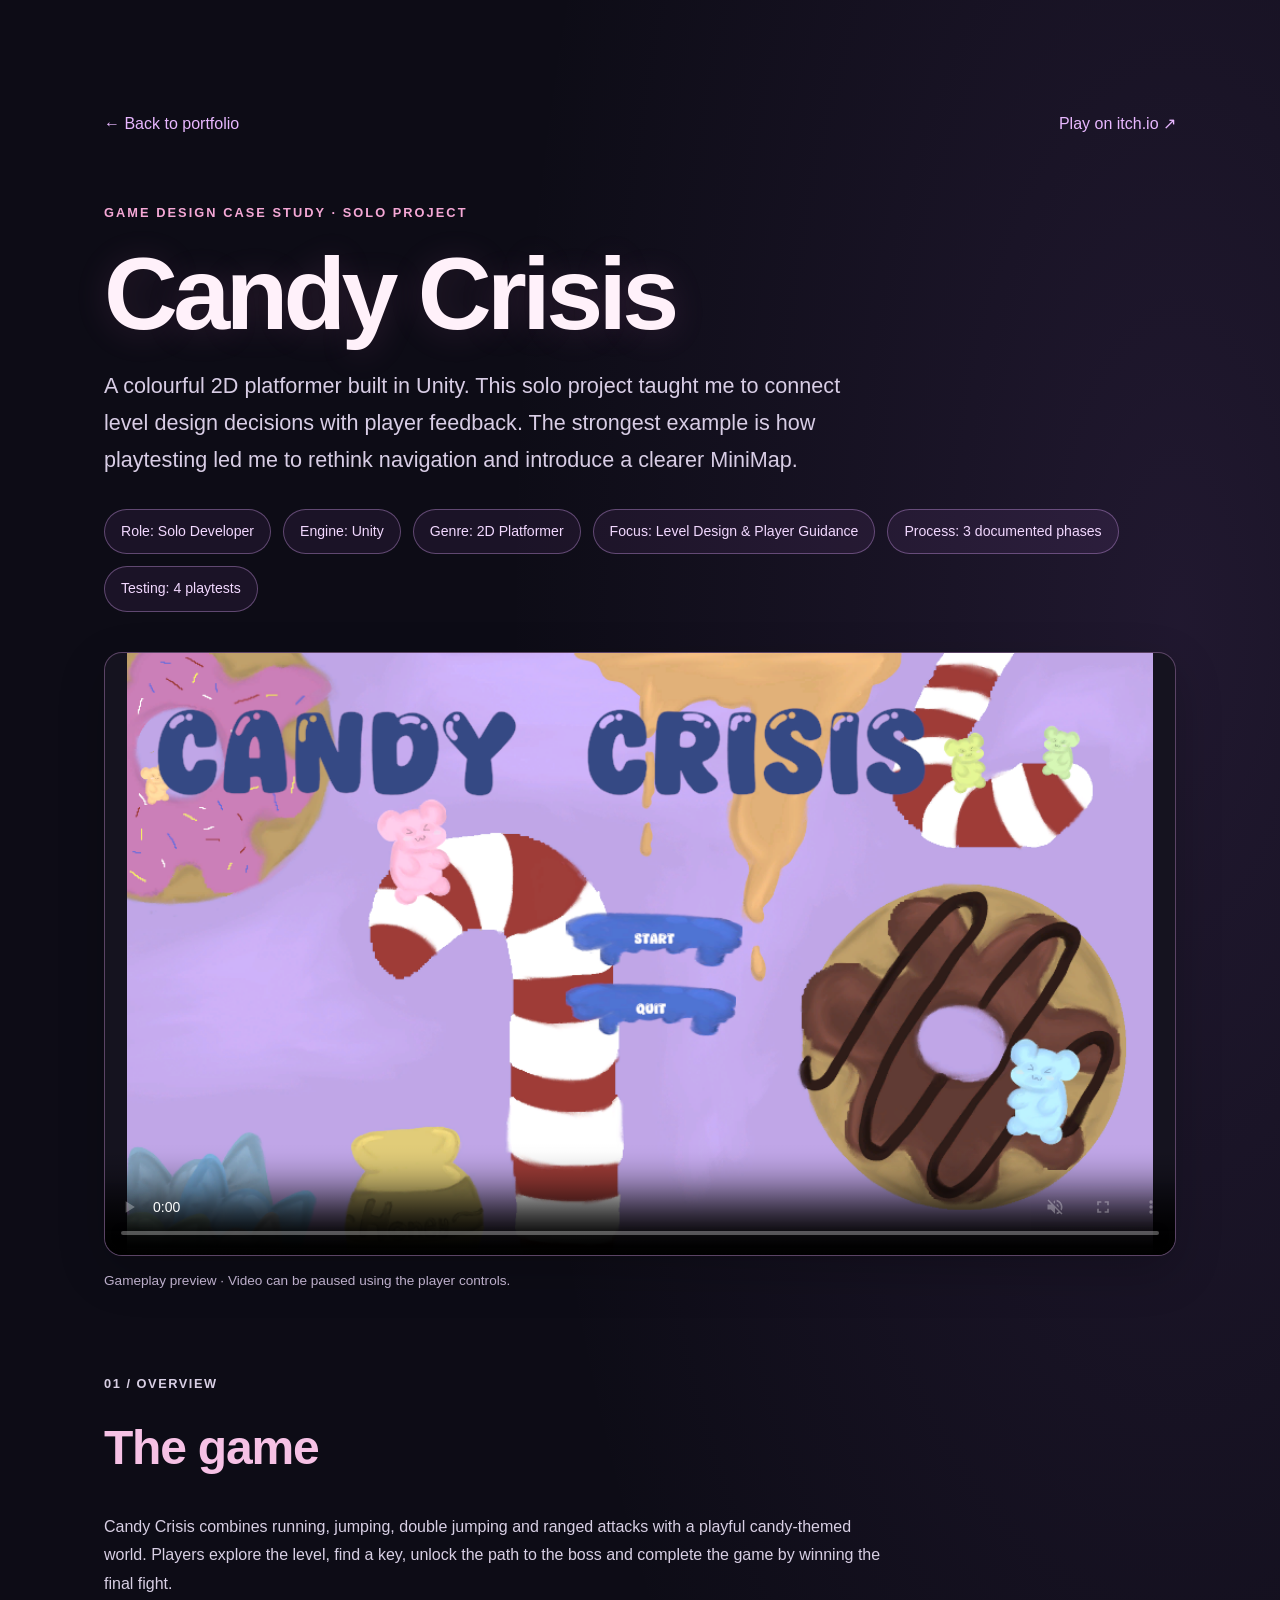
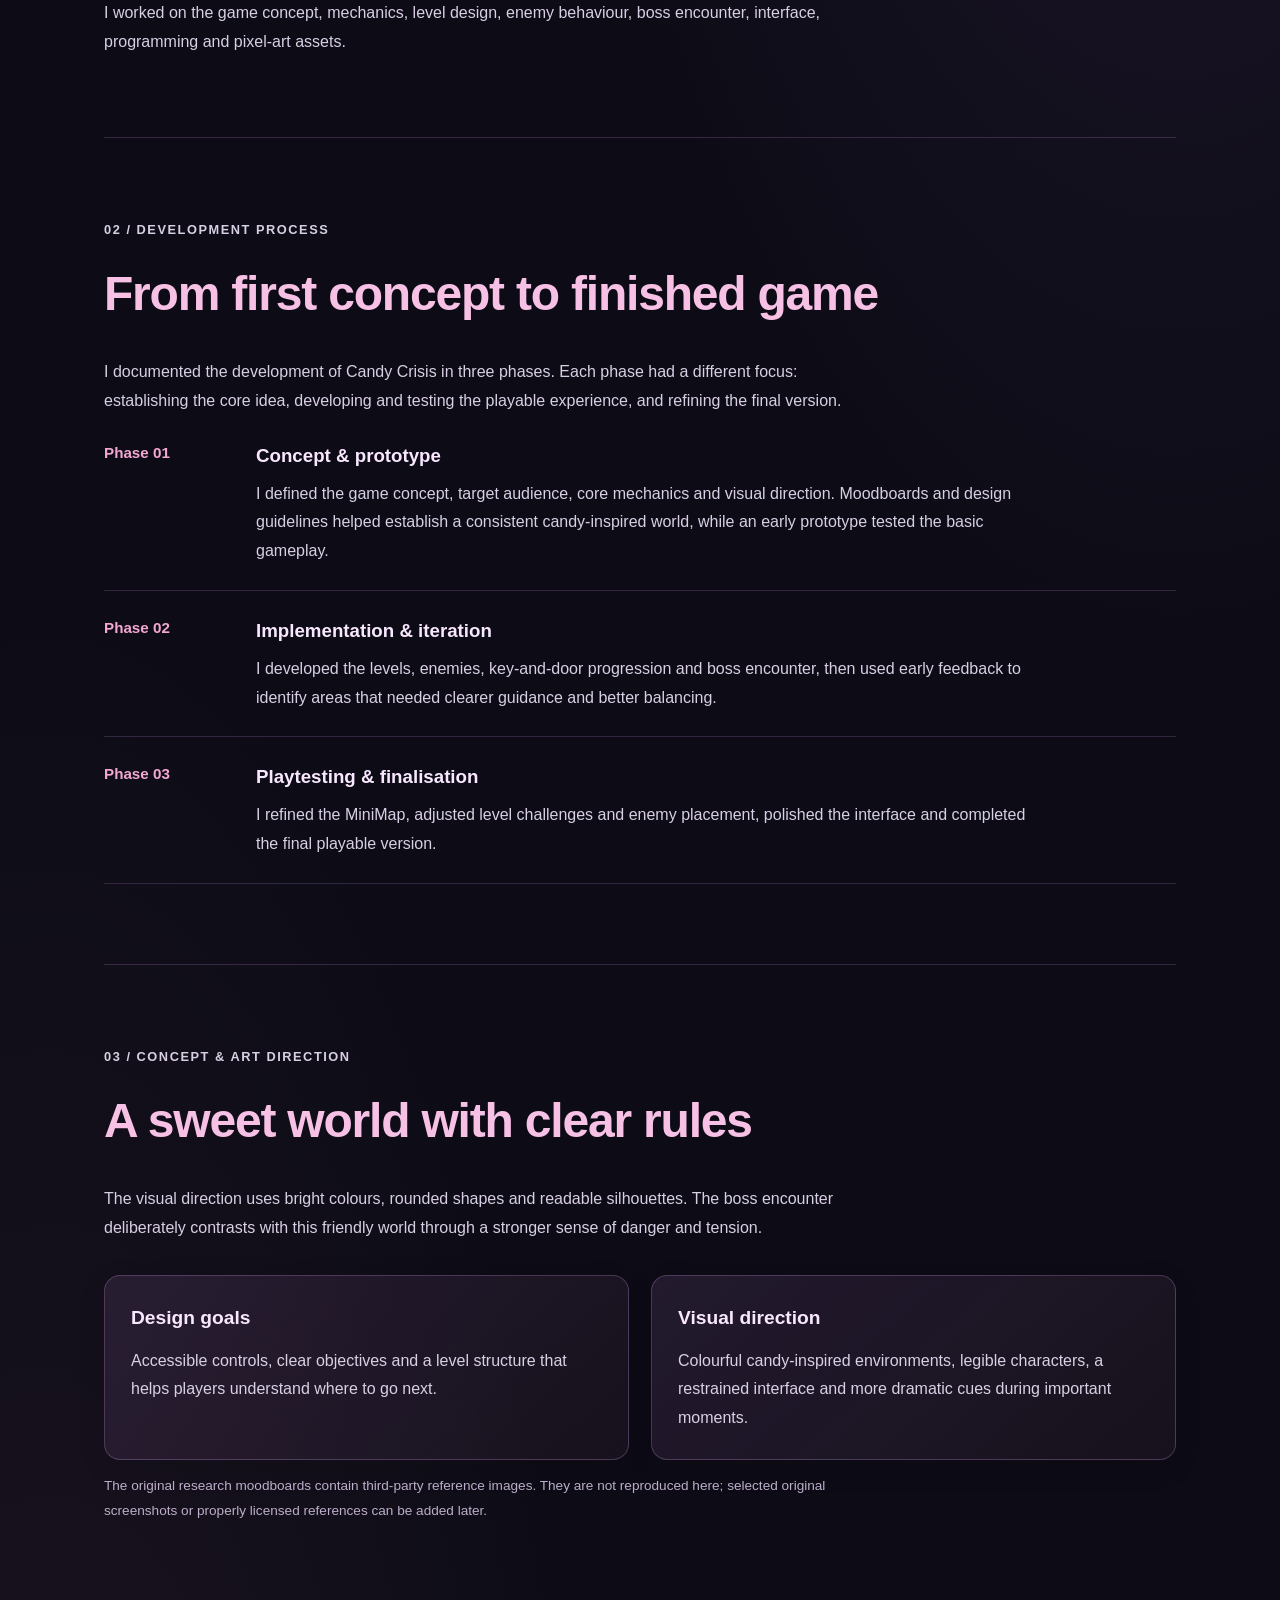
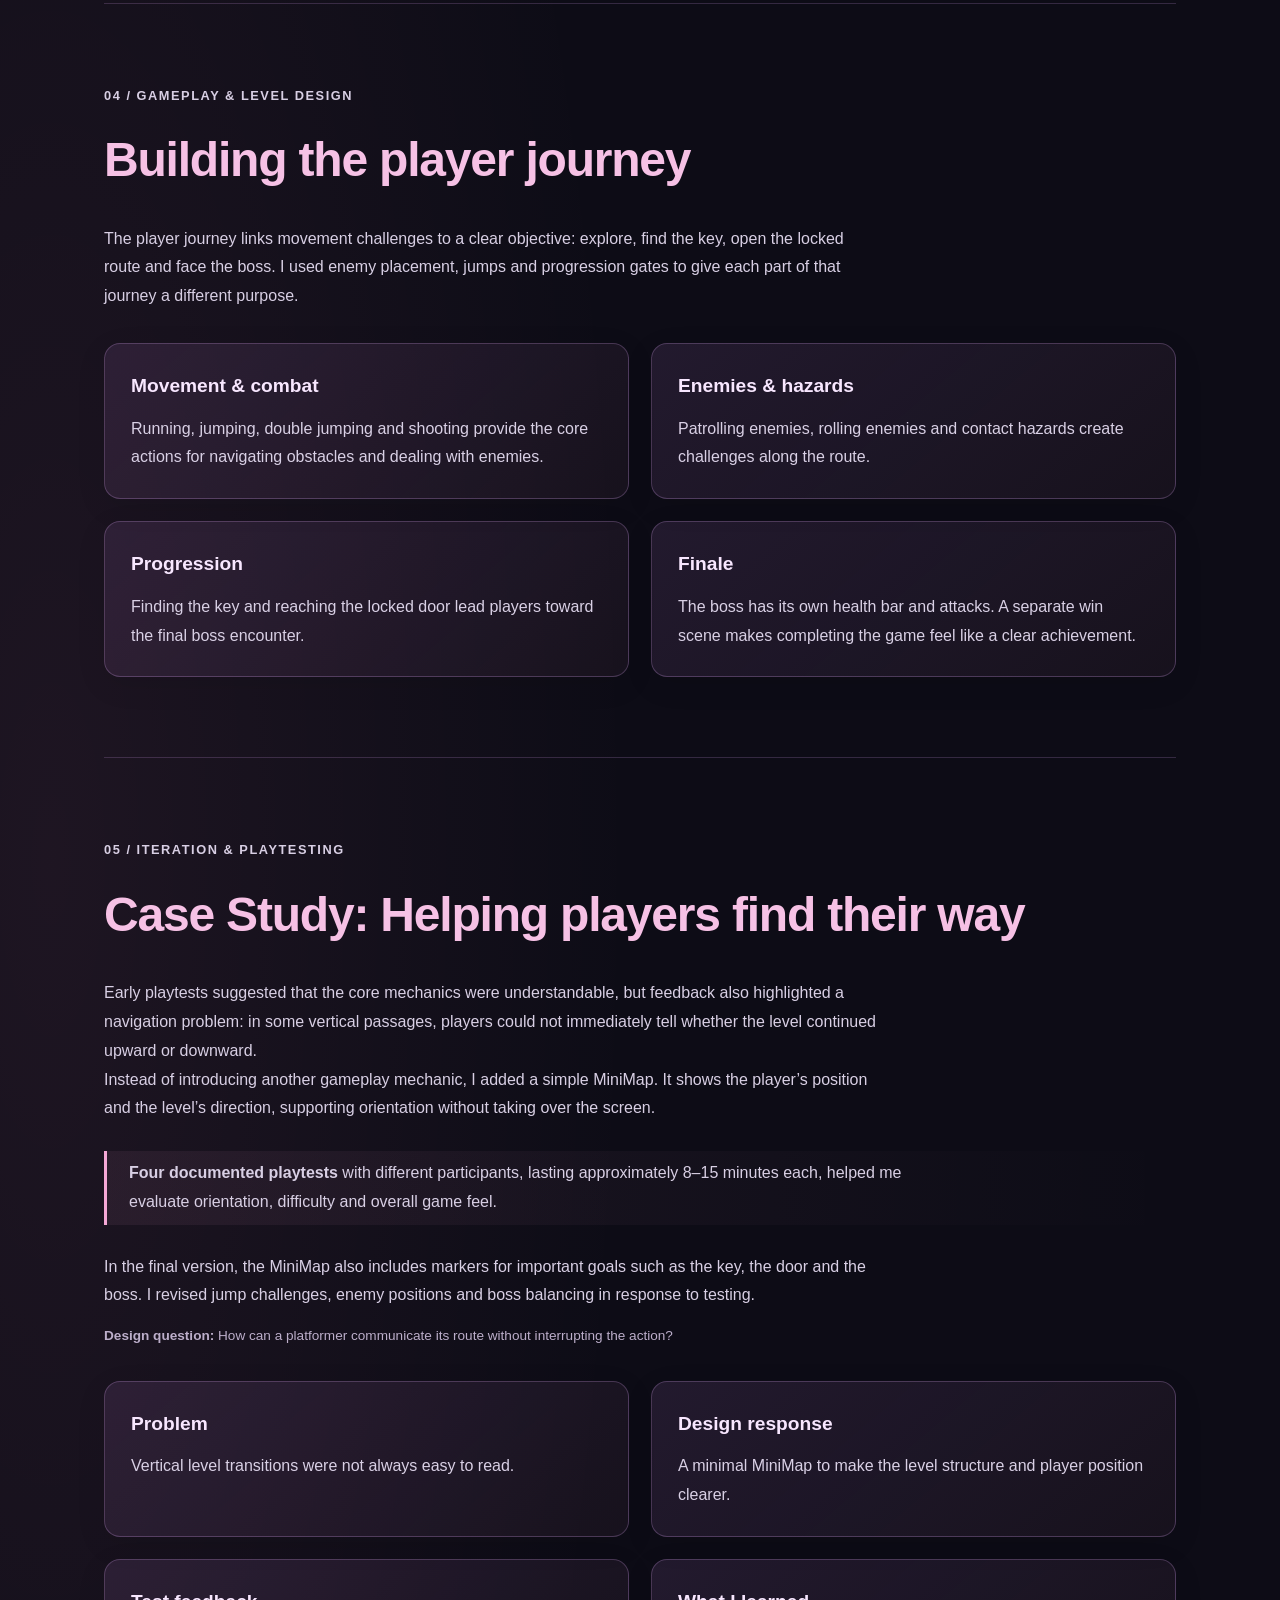
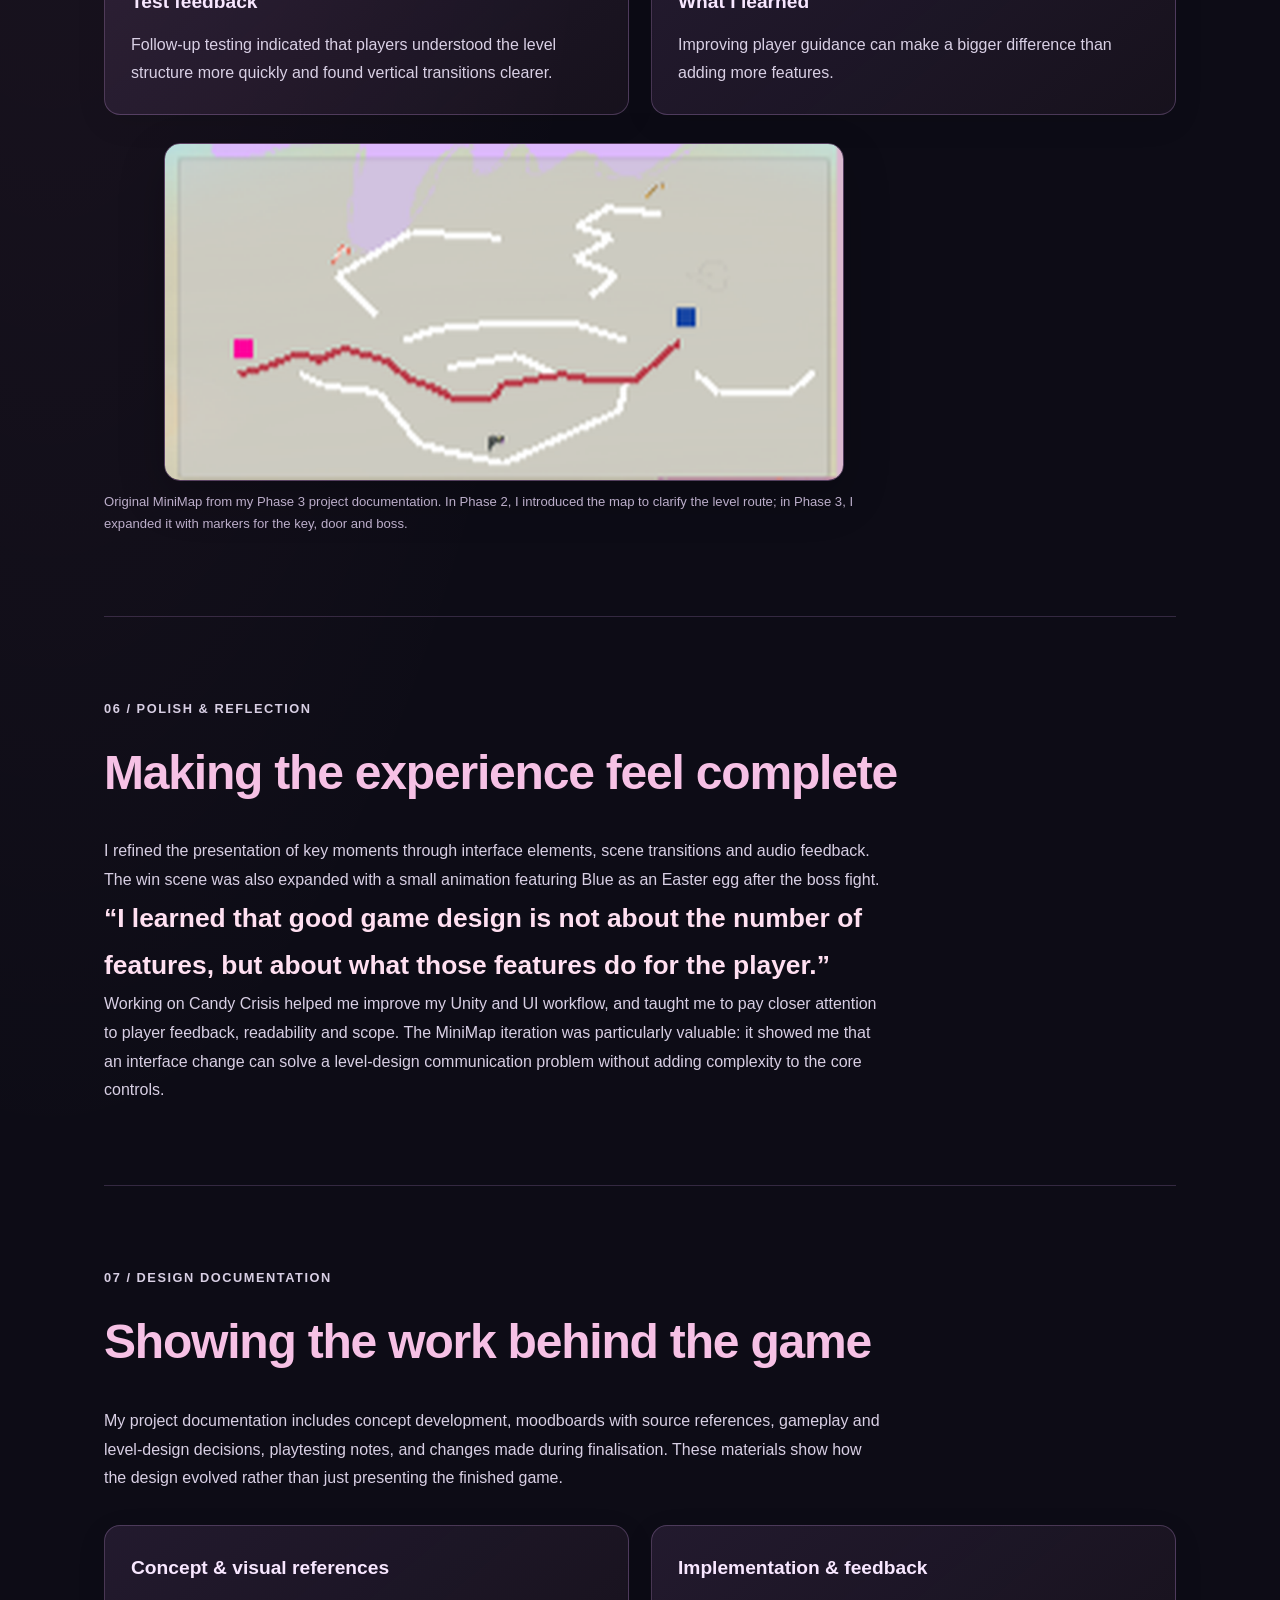
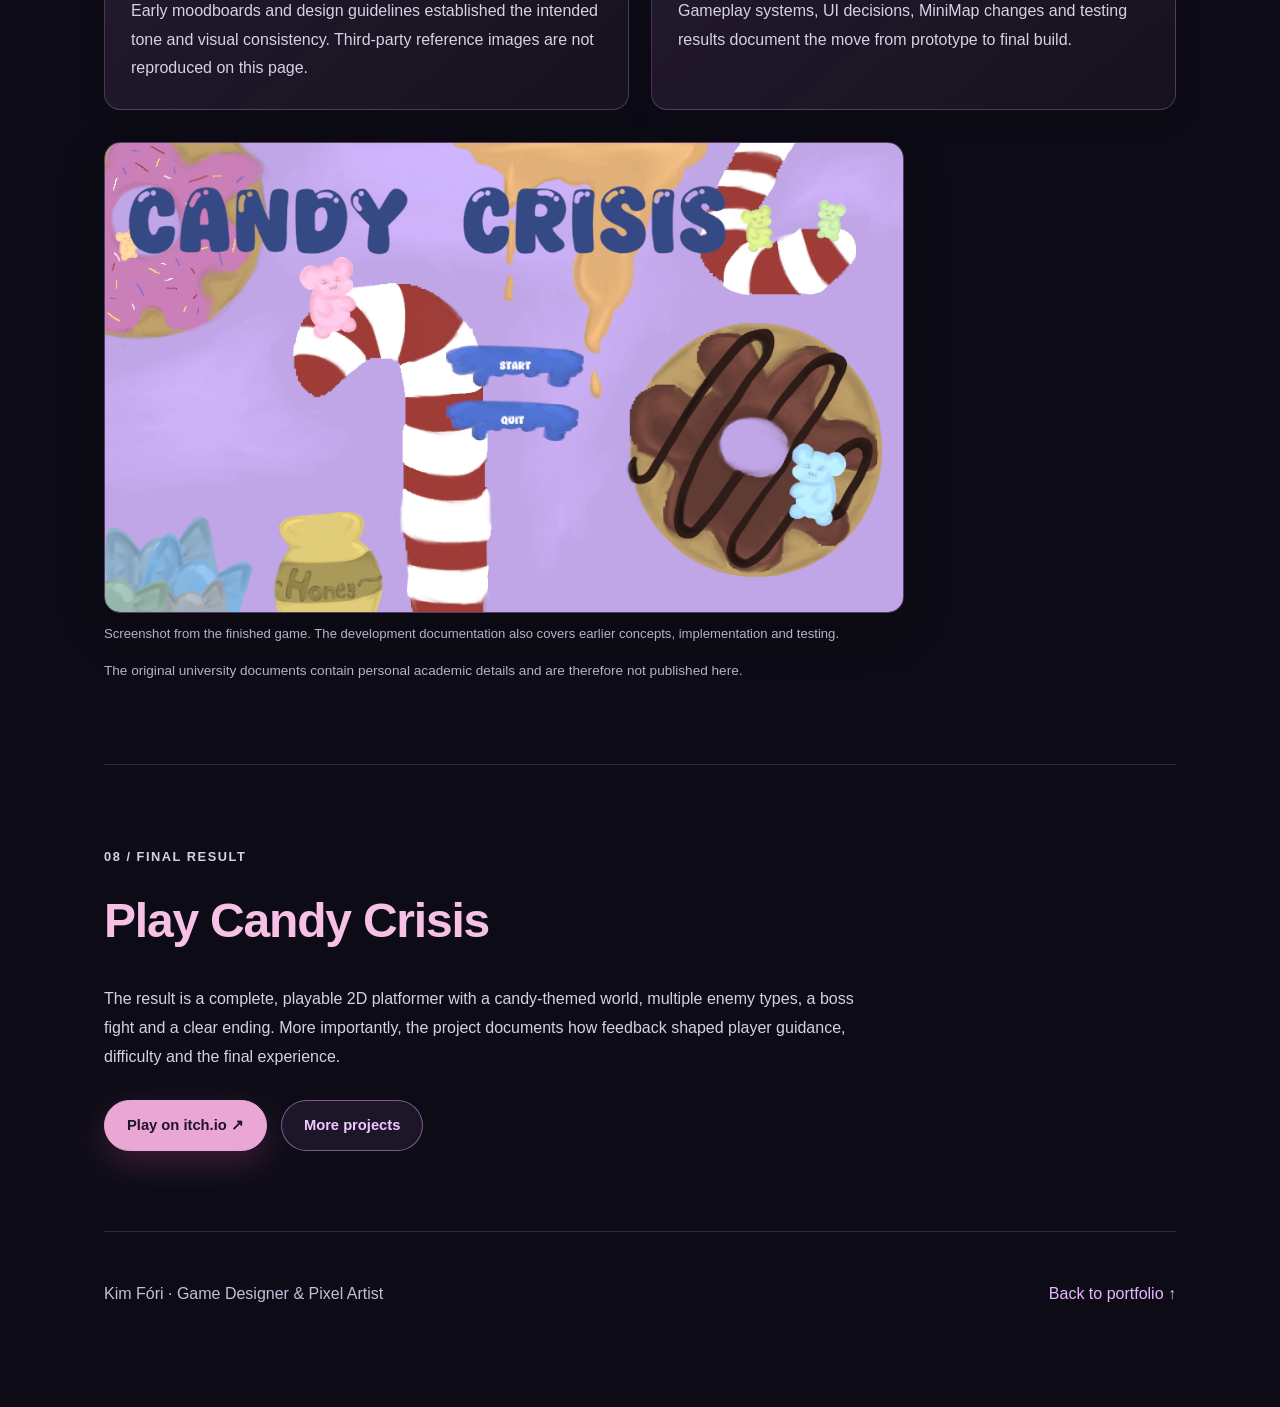
==== commit 8bb49e27: "Add files via upload" ====
--- a/candy-crisis.html
+++ b/candy-crisis.html
@@ -141,6 +141,10 @@
         <div class="case-panel"><h3>Test feedback</h3><p>Follow-up testing indicated that players understood the level structure more quickly and found vertical transitions clearer.</p></div>
         <div class="case-panel"><h3>What I learned</h3><p>Improving player guidance can make a bigger difference than adding more features.</p></div>
       </div>
+      <figure class="case-figure" style="margin-top: 28px;">
+        <img src="images/candy-minimap-phase3.png" alt="Original MiniMap from the finalisation phase of Candy Crisis, showing the level route and gameplay markers" loading="lazy" style="width: min(100%, 680px); height: auto; margin-inline: auto; image-rendering: auto;">
+        <figcaption class="case-caption">Original MiniMap from my Phase 3 project documentation. In Phase 2, I introduced the map to clarify the level route; in Phase 3, I expanded it with markers for the key, door and boss.</figcaption>
+      </figure>
     </section>
 
     <section class="case-section" aria-labelledby="polish">
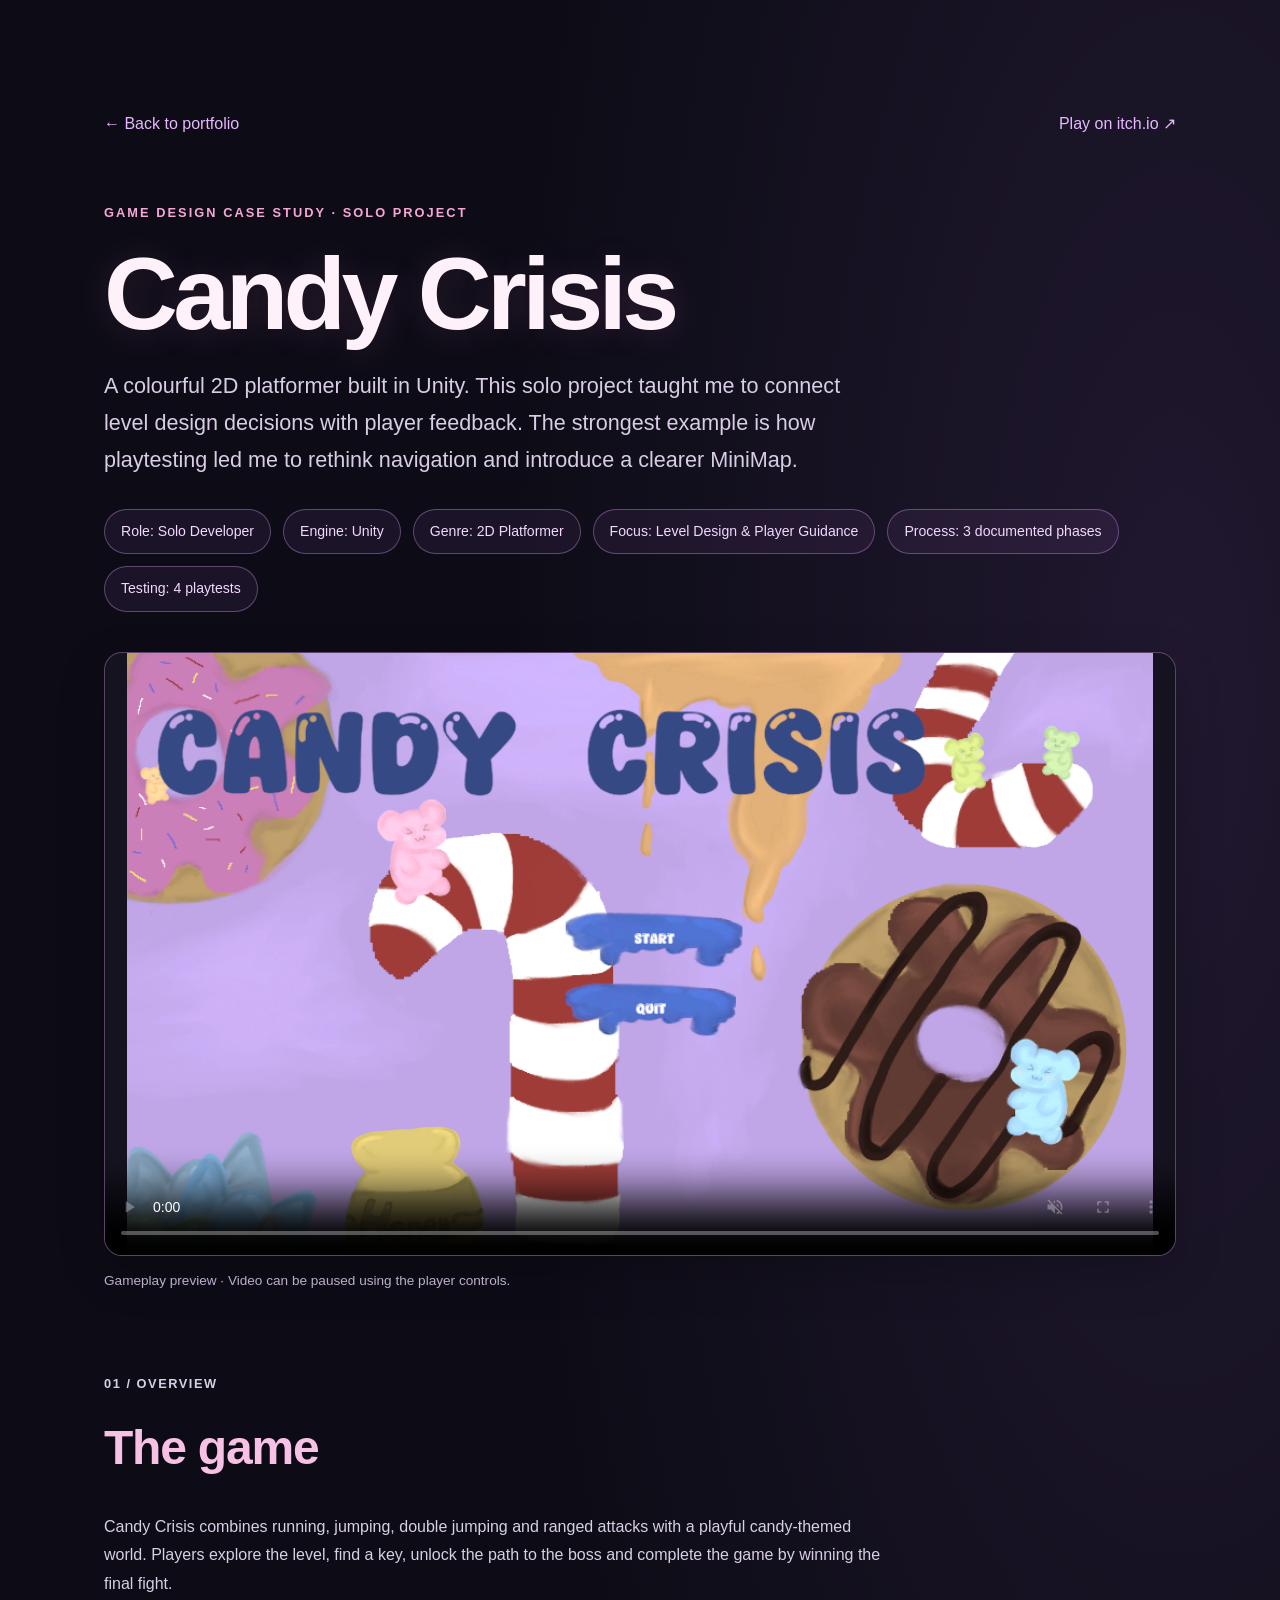
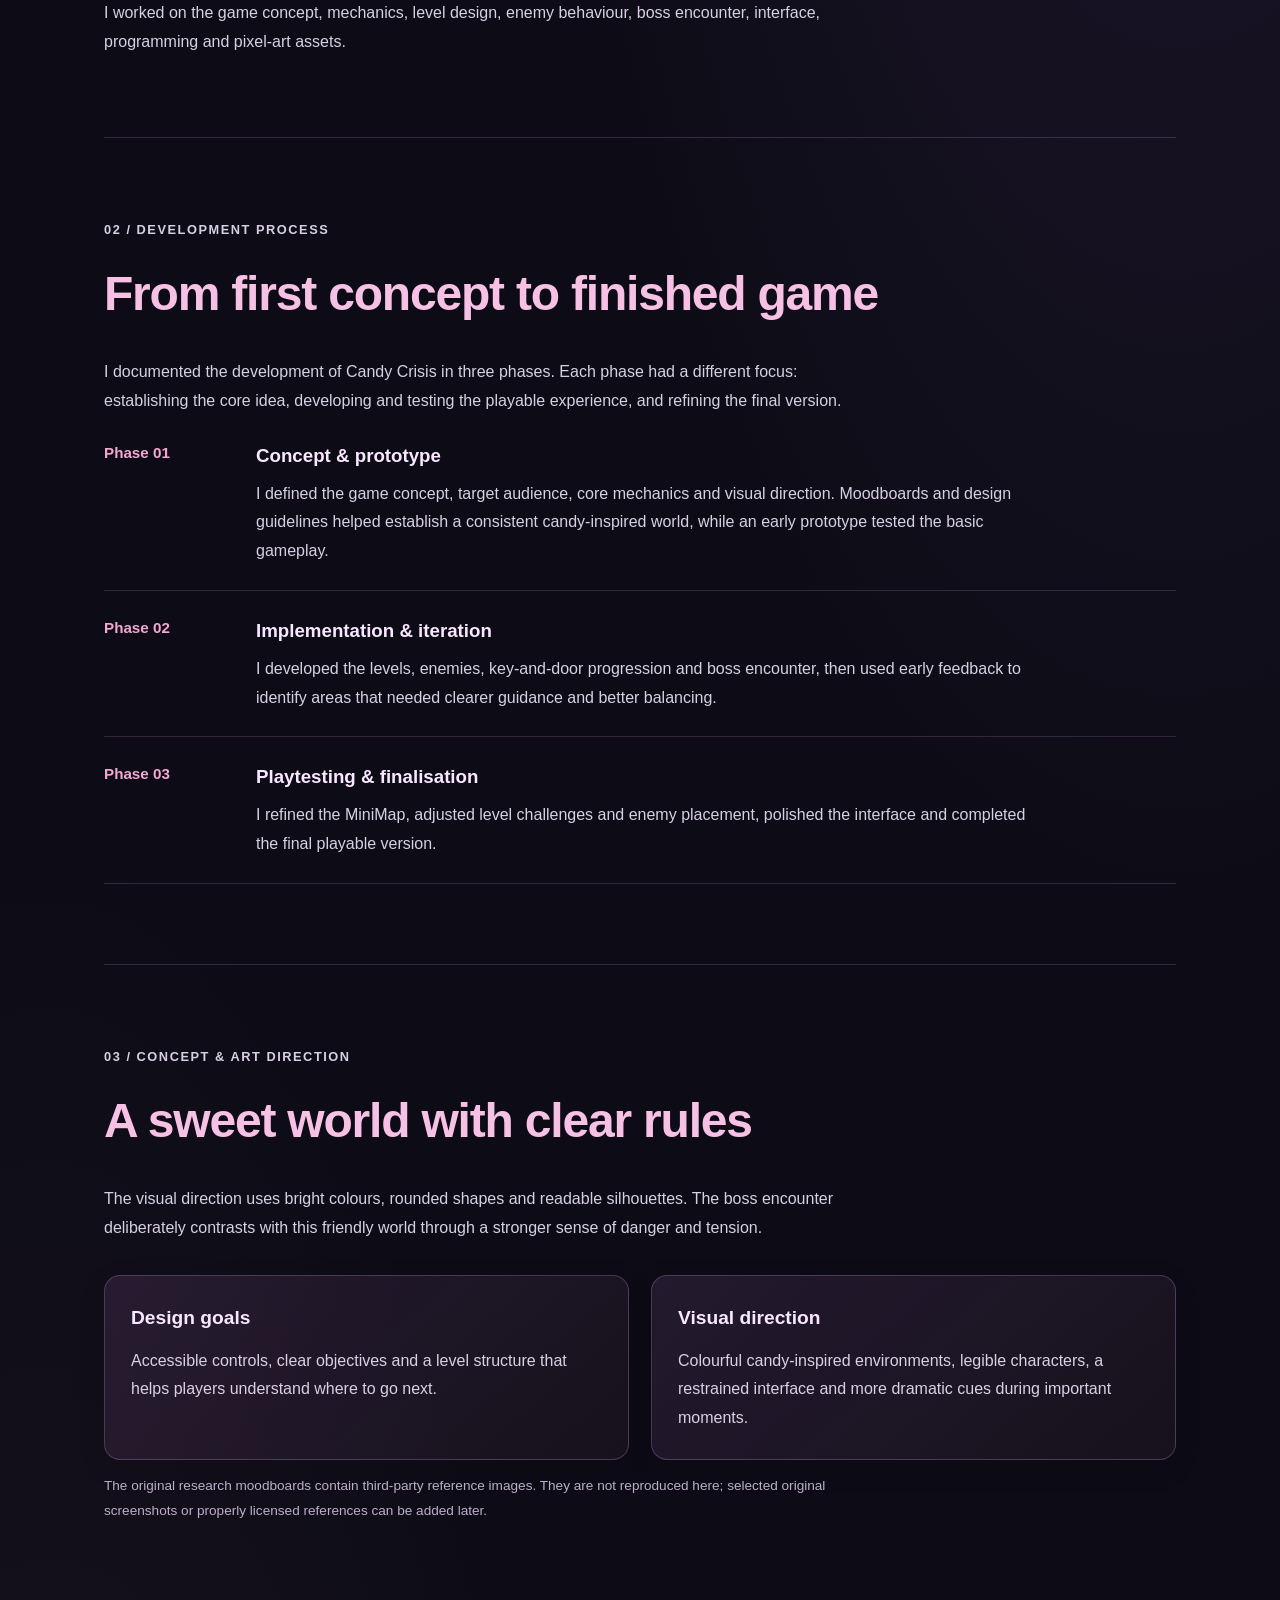
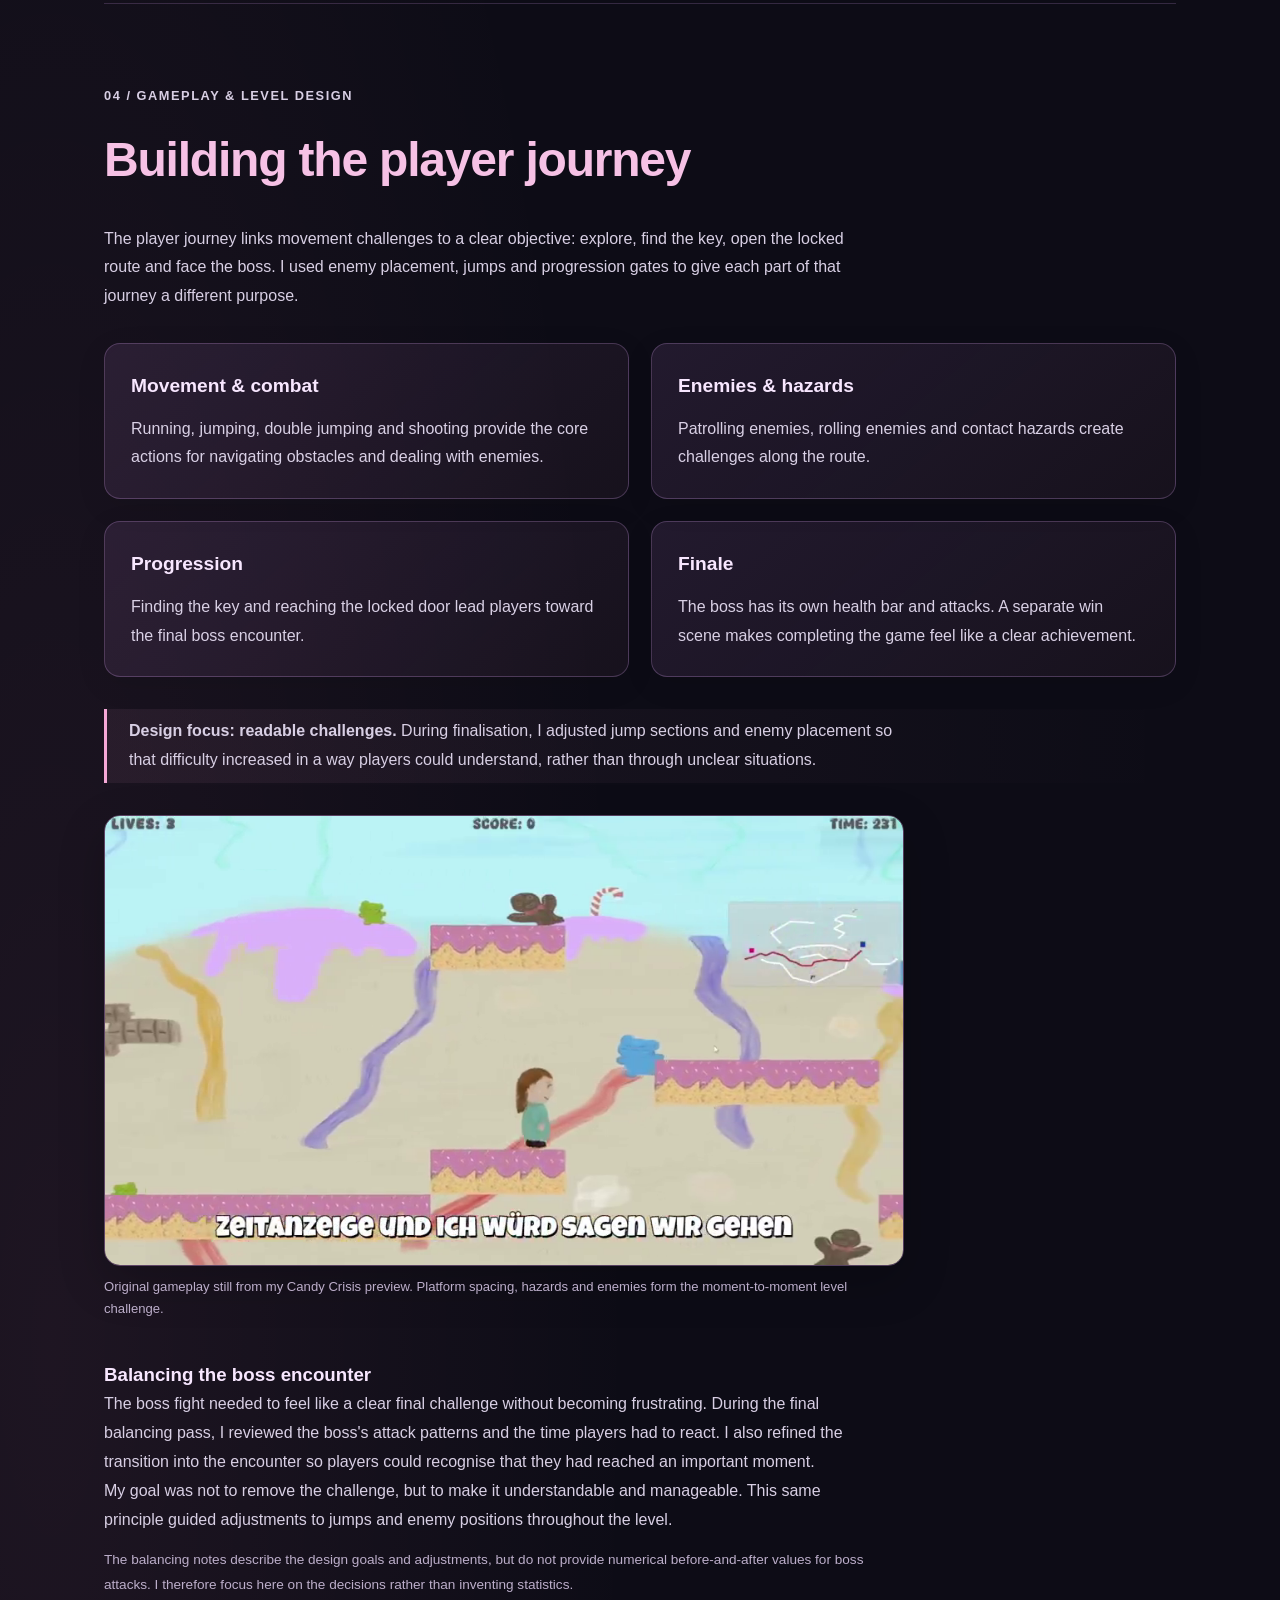
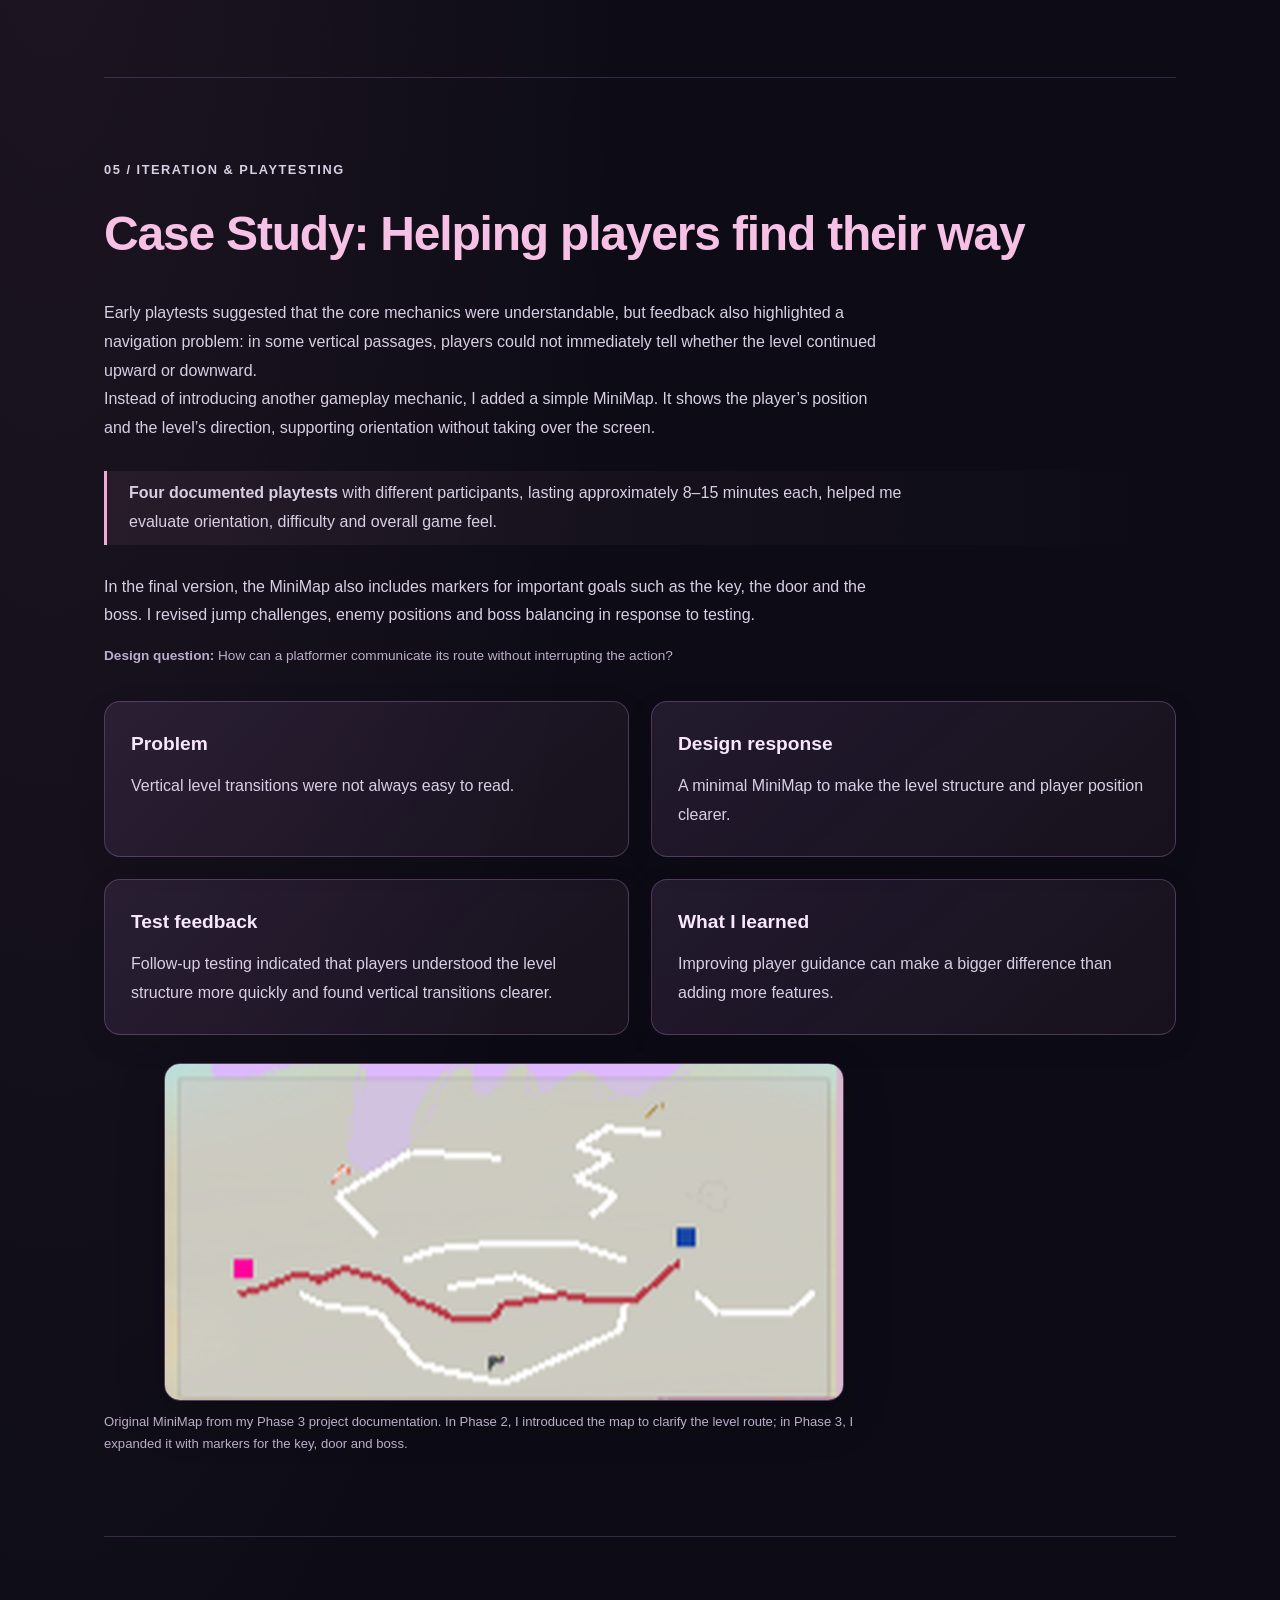
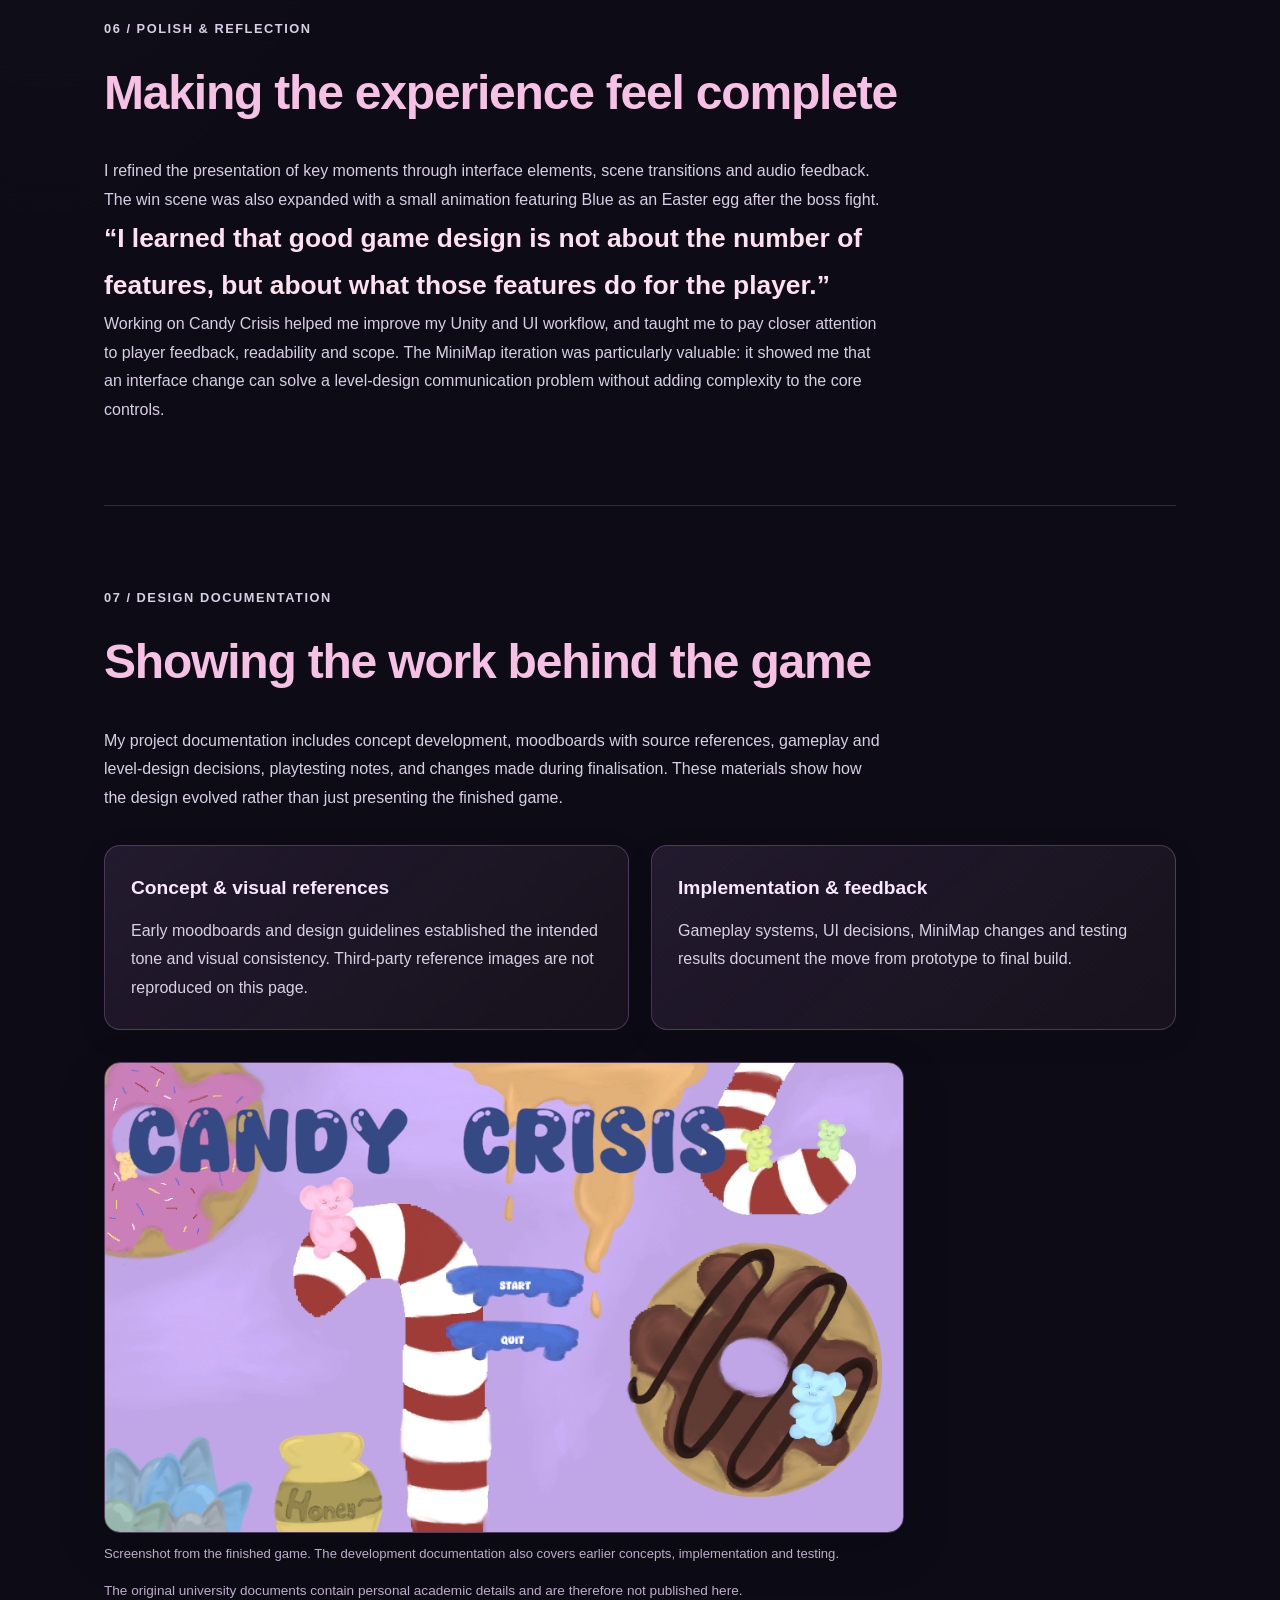
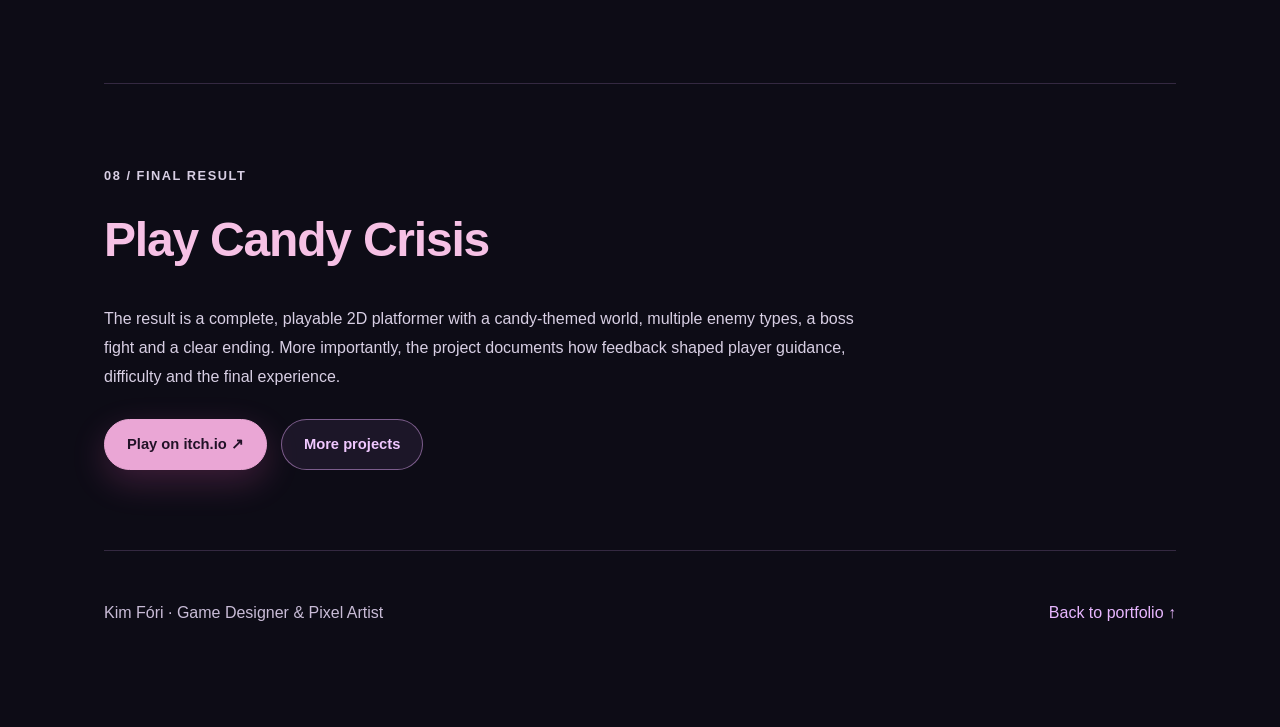
==== commit 966214b6: "Add files via upload" ====
--- a/candy-crisis.html
+++ b/candy-crisis.html
@@ -126,6 +126,15 @@
         <div class="case-panel"><h3>Progression</h3><p>Finding the key and reaching the locked door lead players toward the final boss encounter.</p></div>
         <div class="case-panel"><h3>Finale</h3><p>The boss has its own health bar and attacks. A separate win scene makes completing the game feel like a clear achievement.</p></div>
       </div>
+      <div class="case-highlight" style="margin-top:32px"><p><strong>Design focus: readable challenges.</strong> During finalisation, I adjusted jump sections and enemy placement so that difficulty increased in a way players could understand, rather than through unclear situations.</p></div>
+      <figure class="case-figure">
+        <img src="images/candy-level-gameplay.png" alt="Original Candy Crisis gameplay showing platform placement, enemies and the MiniMap" loading="lazy">
+        <figcaption class="case-caption">Original gameplay still from my Candy Crisis preview. Platform spacing, hazards and enemies form the moment-to-moment level challenge.</figcaption>
+      </figure>
+      <h3 style="margin-top:38px">Balancing the boss encounter</h3>
+      <p>The boss fight needed to feel like a clear final challenge without becoming frustrating. During the final balancing pass, I reviewed the boss's attack patterns and the time players had to react. I also refined the transition into the encounter so players could recognise that they had reached an important moment.</p>
+      <p>My goal was not to remove the challenge, but to make it understandable and manageable. This same principle guided adjustments to jumps and enemy positions throughout the level.</p>
+      <p class="case-note">The balancing notes describe the design goals and adjustments, but do not provide numerical before-and-after values for boss attacks. I therefore focus here on the decisions rather than inventing statistics.</p>
     </section>
 
     <section class="case-section" aria-labelledby="iteration">
